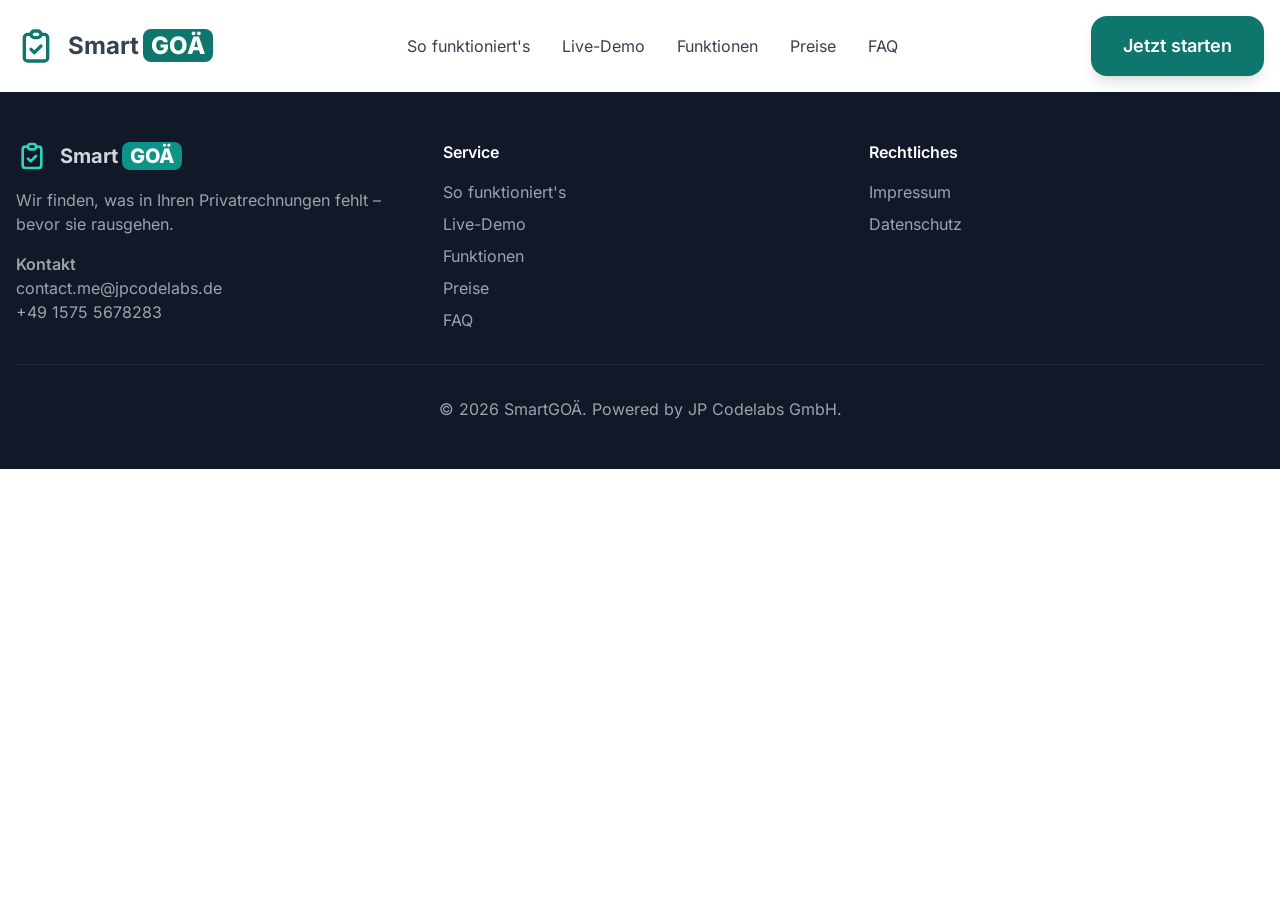
==== index.html @ 1c2929d2 "Deploying to main from @ PaulDederer/smart-goae@1599714415eca540134a1487c83aeb42e57e978f 🚀" ====
<!doctype html>
<html lang="de">
  <head>
    <meta charset="UTF-8" />
    <link rel="icon" type="image/svg+xml" href="/favicon.svg" />
    <meta name="viewport" content="width=device-width, initial-scale=1.0" />

    <!-- Primary SEO -->
    <title>SmartGOÄ – Kein Honorar mehr liegen lassen | GOÄ-Rechnungsprüfung für Privatpraxen</title>
    <meta name="description" content="SmartGOÄ prüft jede Privatrechnung vor dem Versand gegen Ihre Dokumentation: fehlende GOÄ-Ziffern, zu niedrige Anzahl, fehlende Zuschläge und Ausschlüsse. Sie entscheiden per Klick." />
    <meta name="keywords" content="GOÄ Abrechnung, GOÄ Ziffern Check, Privatabrechnung Arzt, Privatliquidation, Rechnungsprüfung Arztpraxis, Steigerungsfaktor GOÄ, GOÄ Reform, Privatpraxis Software, Abrechnung Urologie" />
    <meta name="author" content="SmartGOÄ by JP Codelabs" />
    <meta name="robots" content="index, follow" />
    <link rel="canonical" href="https://abrechnung.jpcodelabs.com/" />

    <!-- Open Graph (Facebook, LinkedIn, WhatsApp) -->
    <meta property="og:type" content="website" />
    <meta property="og:url" content="https://abrechnung.jpcodelabs.com/" />
    <meta property="og:title" content="SmartGOÄ – GOÄ-Rechnungsprüfung für Privatpraxen" />
    <meta property="og:description" content="Leistung erbracht, dokumentiert – und nicht abgerechnet? SmartGOÄ gleicht jede Privatrechnung mit der Dokumentation ab, bevor sie rausgeht. Ab 49 € im Monat, monatlich kündbar." />
    <meta property="og:locale" content="de_DE" />
    <meta property="og:site_name" content="SmartGOÄ" />

    <!-- Twitter Card -->
    <meta name="twitter:card" content="summary" />
    <meta name="twitter:url" content="https://abrechnung.jpcodelabs.com/" />
    <meta name="twitter:title" content="SmartGOÄ – GOÄ-Rechnungsprüfung für Privatpraxen" />
    <meta name="twitter:description" content="Leistung erbracht, dokumentiert – und nicht abgerechnet? SmartGOÄ gleicht jede Privatrechnung mit der Dokumentation ab, bevor sie rausgeht." />

    <!-- Structured Data (JSON-LD) -->
    <script type="application/ld+json">
    {
      "@context": "https://schema.org",
      "@type": "SoftwareApplication",
      "name": "SmartGOÄ",
      "description": "SmartGOÄ prüft Privatrechnungen nach GOÄ vor dem Versand gegen die Behandlungsdokumentation und schlägt fehlende Positionen vor – regelbasiert, nachvollziehbar und mit ärztlicher Freigabe.",
      "url": "https://abrechnung.jpcodelabs.com/",
      "applicationCategory": "BusinessApplication",
      "operatingSystem": "Web",
      "offers": {
        "@type": "AggregateOffer",
        "lowPrice": "49",
        "highPrice": "199",
        "priceCurrency": "EUR",
        "offerCount": "3"
      },
      "publisher": {
        "@type": "Organization",
        "name": "JP Codelabs",
        "url": "https://jpcodelabs.com",
        "email": "contact.me@jpcodelabs.de"
      },
      "audience": {
        "@type": "Audience",
        "audienceType": "Privatpraxen, Arztpraxen mit Privatpatienten"
      }
    }
    </script>
    <script type="module" crossorigin src="/assets/index-CpCWIhqQ.js"></script>
    <link rel="stylesheet" crossorigin href="/assets/index-YOWRpXsW.css">
  </head>
  <body>
    <div id="app"></div>
  </body>
</html>
---- assets/index-YOWRpXsW.css ----
@font-face{font-family:Inter Variable;font-style:normal;font-display:swap;font-weight:100 900;src:url(/assets/inter-cyrillic-ext-wght-normal-BOeWTOD4.woff2)format("woff2-variations");unicode-range:U+460-52F,U+1C80-1C8A,U+20B4,U+2DE0-2DFF,U+A640-A69F,U+FE2E-FE2F}@font-face{font-family:Inter Variable;font-style:normal;font-display:swap;font-weight:100 900;src:url(/assets/inter-cyrillic-wght-normal-DqGufNeO.woff2)format("woff2-variations");unicode-range:U+301,U+400-45F,U+490-491,U+4B0-4B1,U+2116}@font-face{font-family:Inter Variable;font-style:normal;font-display:swap;font-weight:100 900;src:url(/assets/inter-greek-ext-wght-normal-DlzME5K_.woff2)format("woff2-variations");unicode-range:U+1F??}@font-face{font-family:Inter Variable;font-style:normal;font-display:swap;font-weight:100 900;src:url(/assets/inter-greek-wght-normal-CkhJZR-_.woff2)format("woff2-variations");unicode-range:U+370-377,U+37A-37F,U+384-38A,U+38C,U+38E-3A1,U+3A3-3FF}@font-face{font-family:Inter Variable;font-style:normal;font-display:swap;font-weight:100 900;src:url(/assets/inter-vietnamese-wght-normal-CBcvBZtf.woff2)format("woff2-variations");unicode-range:U+102-103,U+110-111,U+128-129,U+168-169,U+1A0-1A1,U+1AF-1B0,U+300-301,U+303-304,U+308-309,U+323,U+329,U+1EA0-1EF9,U+20AB}@font-face{font-family:Inter Variable;font-style:normal;font-display:swap;font-weight:100 900;src:url(/assets/inter-latin-ext-wght-normal-DO1Apj_S.woff2)format("woff2-variations");unicode-range:U+100-2BA,U+2BD-2C5,U+2C7-2CC,U+2CE-2D7,U+2DD-2FF,U+304,U+308,U+329,U+1D00-1DBF,U+1E00-1E9F,U+1EF2-1EFF,U+2020,U+20A0-20AB,U+20AD-20C0,U+2113,U+2C60-2C7F,U+A720-A7FF}@font-face{font-family:Inter Variable;font-style:normal;font-display:swap;font-weight:100 900;src:url(/assets/inter-latin-wght-normal-Dx4kXJAl.woff2)format("woff2-variations");unicode-range:U+??,U+131,U+152-153,U+2BB-2BC,U+2C6,U+2DA,U+2DC,U+304,U+308,U+329,U+2000-206F,U+20AC,U+2122,U+2191,U+2193,U+2212,U+2215,U+FEFF,U+FFFD}.fade-enter-active[data-v-3cb0dde6]{transition:opacity .4s,transform .4s}.fade-enter-from[data-v-3cb0dde6]{opacity:0;transform:translateY(6px)}.slide-enter-active[data-v-8c166661]{transition:opacity .4s,transform .4s}.slide-enter-from[data-v-8c166661]{opacity:0;transform:translateY(-6px)}*,:before,:after,::backdrop{--tw-border-spacing-x:0;--tw-border-spacing-y:0;--tw-translate-x:0;--tw-translate-y:0;--tw-rotate:0;--tw-skew-x:0;--tw-skew-y:0;--tw-scale-x:1;--tw-scale-y:1;--tw-pan-x: ;--tw-pan-y: ;--tw-pinch-zoom: ;--tw-scroll-snap-strictness:proximity;--tw-gradient-from-position: ;--tw-gradient-via-position: ;--tw-gradient-to-position: ;--tw-ordinal: ;--tw-slashed-zero: ;--tw-numeric-figure: ;--tw-numeric-spacing: ;--tw-numeric-fraction: ;--tw-ring-inset: ;--tw-ring-offset-width:0px;--tw-ring-offset-color:#fff;--tw-ring-color:#3b82f680;--tw-ring-offset-shadow:0 0 #0000;--tw-ring-shadow:0 0 #0000;--tw-shadow:0 0 #0000;--tw-shadow-colored:0 0 #0000;--tw-blur: ;--tw-brightness: ;--tw-contrast: ;--tw-grayscale: ;--tw-hue-rotate: ;--tw-invert: ;--tw-saturate: ;--tw-sepia: ;--tw-drop-shadow: ;--tw-backdrop-blur: ;--tw-backdrop-brightness: ;--tw-backdrop-contrast: ;--tw-backdrop-grayscale: ;--tw-backdrop-hue-rotate: ;--tw-backdrop-invert: ;--tw-backdrop-opacity: ;--tw-backdrop-saturate: ;--tw-backdrop-sepia: ;--tw-contain-size: ;--tw-contain-layout: ;--tw-contain-paint: ;--tw-contain-style: }*,:before,:after{box-sizing:border-box;border:0 solid #e5e7eb}:before,:after{--tw-content:""}html,:host{-webkit-text-size-adjust:100%;tab-size:4;font-feature-settings:normal;font-variation-settings:normal;-webkit-tap-highlight-color:transparent;font-family:Inter Variable,Inter,-apple-system,BlinkMacSystemFont,Segoe UI,Roboto,sans-serif;line-height:1.5}body{line-height:inherit;margin:0}hr{height:0;color:inherit;border-top-width:1px}abbr:where([title]){-webkit-text-decoration:underline dotted;text-decoration:underline dotted}h1,h2,h3,h4,h5,h6{font-size:inherit;font-weight:inherit}a{color:inherit;-webkit-text-decoration:inherit;text-decoration:inherit}b,strong{font-weight:bolder}code,kbd,samp,pre{font-feature-settings:normal;font-variation-settings:normal;font-family:ui-monospace,SFMono-Regular,Menlo,Monaco,Consolas,Liberation Mono,Courier New,monospace;font-size:1em}small{font-size:80%}sub,sup{vertical-align:baseline;font-size:75%;line-height:0;position:relative}sub{bottom:-.25em}sup{top:-.5em}table{text-indent:0;border-color:inherit;border-collapse:collapse}button,input,optgroup,select,textarea{font-feature-settings:inherit;font-variation-settings:inherit;font-family:inherit;font-size:100%;font-weight:inherit;line-height:inherit;letter-spacing:inherit;color:inherit;margin:0;padding:0}button,select{text-transform:none}button,input:where([type=button]),input:where([type=reset]),input:where([type=submit]){-webkit-appearance:button;background-color:#0000;background-image:none}:-moz-focusring{outline:auto}:-moz-ui-invalid{box-shadow:none}progress{vertical-align:baseline}::-webkit-inner-spin-button{height:auto}::-webkit-outer-spin-button{height:auto}[type=search]{-webkit-appearance:textfield;outline-offset:-2px}::-webkit-search-decoration{-webkit-appearance:none}::-webkit-file-upload-button{-webkit-appearance:button;font:inherit}summary{display:list-item}blockquote,dl,dd,h1,h2,h3,h4,h5,h6,hr,figure,p,pre{margin:0}fieldset{margin:0;padding:0}legend{padding:0}ol,ul,menu{margin:0;padding:0;list-style:none}dialog{padding:0}textarea{resize:vertical}input::-moz-placeholder{opacity:1;color:#9ca3af}textarea::-moz-placeholder{opacity:1;color:#9ca3af}input::placeholder,textarea::placeholder{opacity:1;color:#9ca3af}button,[role=button]{cursor:pointer}:disabled{cursor:default}img,svg,video,canvas,audio,iframe,embed,object{vertical-align:middle;display:block}img,video{max-width:100%;height:auto}[hidden]:where(:not([hidden=until-found])){display:none}html{scroll-behavior:smooth;scroll-padding-top:5rem}body{-webkit-font-smoothing:antialiased;-moz-osx-font-smoothing:grayscale;font-family:Inter Variable,Inter,-apple-system,BlinkMacSystemFont,Segoe UI,Roboto,sans-serif}section[id]{scroll-margin-top:5rem}.container{width:100%}@media (width>=640px){.container{max-width:640px}}@media (width>=768px){.container{max-width:768px}}@media (width>=1024px){.container{max-width:1024px}}@media (width>=1280px){.container{max-width:1280px}}@media (width>=1536px){.container{max-width:1536px}}.prose{color:var(--tw-prose-body);max-width:65ch}.prose :where(p):not(:where([class~=not-prose],[class~=not-prose] *)){margin-top:1.25em;margin-bottom:1.25em}.prose :where([class~=lead]):not(:where([class~=not-prose],[class~=not-prose] *)){color:var(--tw-prose-lead);margin-top:1.2em;margin-bottom:1.2em;font-size:1.25em;line-height:1.6}.prose :where(a):not(:where([class~=not-prose],[class~=not-prose] *)){color:var(--tw-prose-links);font-weight:500;text-decoration:underline}.prose :where(strong):not(:where([class~=not-prose],[class~=not-prose] *)){color:var(--tw-prose-bold);font-weight:600}.prose :where(a strong):not(:where([class~=not-prose],[class~=not-prose] *)),.prose :where(blockquote strong):not(:where([class~=not-prose],[class~=not-prose] *)),.prose :where(thead th strong):not(:where([class~=not-prose],[class~=not-prose] *)){color:inherit}.prose :where(ol):not(:where([class~=not-prose],[class~=not-prose] *)){margin-top:1.25em;margin-bottom:1.25em;padding-inline-start:1.625em;list-style-type:decimal}.prose :where(ol[type=A]):not(:where([class~=not-prose],[class~=not-prose] *)){list-style-type:upper-alpha}.prose :where(ol[type=a]):not(:where([class~=not-prose],[class~=not-prose] *)){list-style-type:lower-alpha}.prose :where(ol[type=A s]):not(:where([class~=not-prose],[class~=not-prose] *)){list-style-type:upper-alpha}.prose :where(ol[type=a s]):not(:where([class~=not-prose],[class~=not-prose] *)){list-style-type:lower-alpha}.prose :where(ol[type=I]):not(:where([class~=not-prose],[class~=not-prose] *)){list-style-type:upper-roman}.prose :where(ol[type=i]):not(:where([class~=not-prose],[class~=not-prose] *)){list-style-type:lower-roman}.prose :where(ol[type=I s]):not(:where([class~=not-prose],[class~=not-prose] *)){list-style-type:upper-roman}.prose :where(ol[type=i s]):not(:where([class~=not-prose],[class~=not-prose] *)){list-style-type:lower-roman}.prose :where(ol[type="1"]):not(:where([class~=not-prose],[class~=not-prose] *)){list-style-type:decimal}.prose :where(ul):not(:where([class~=not-prose],[class~=not-prose] *)){margin-top:1.25em;margin-bottom:1.25em;padding-inline-start:1.625em;list-style-type:disc}.prose :where(ol>li):not(:where([class~=not-prose],[class~=not-prose] *))::marker{color:var(--tw-prose-counters);font-weight:400}.prose :where(ul>li):not(:where([class~=not-prose],[class~=not-prose] *))::marker{color:var(--tw-prose-bullets)}.prose :where(dt):not(:where([class~=not-prose],[class~=not-prose] *)){color:var(--tw-prose-headings);margin-top:1.25em;font-weight:600}.prose :where(hr):not(:where([class~=not-prose],[class~=not-prose] *)){border-color:var(--tw-prose-hr);border-top-width:1px;margin-top:3em;margin-bottom:3em}.prose :where(blockquote):not(:where([class~=not-prose],[class~=not-prose] *)){color:var(--tw-prose-quotes);border-inline-start-width:.25rem;border-inline-start-color:var(--tw-prose-quote-borders);quotes:"“""”""‘""’";margin-top:1.6em;margin-bottom:1.6em;padding-inline-start:1em;font-style:italic;font-weight:500}.prose :where(blockquote p:first-of-type):not(:where([class~=not-prose],[class~=not-prose] *)):before{content:open-quote}.prose :where(blockquote p:last-of-type):not(:where([class~=not-prose],[class~=not-prose] *)):after{content:close-quote}.prose :where(h1):not(:where([class~=not-prose],[class~=not-prose] *)){color:var(--tw-prose-headings);margin-top:0;margin-bottom:.888889em;font-size:2.25em;font-weight:800;line-height:1.11111}.prose :where(h1 strong):not(:where([class~=not-prose],[class~=not-prose] *)){color:inherit;font-weight:900}.prose :where(h2):not(:where([class~=not-prose],[class~=not-prose] *)){color:var(--tw-prose-headings);margin-top:2em;margin-bottom:1em;font-size:1.5em;font-weight:700;line-height:1.33333}.prose :where(h2 strong):not(:where([class~=not-prose],[class~=not-prose] *)){color:inherit;font-weight:800}.prose :where(h3):not(:where([class~=not-prose],[class~=not-prose] *)){color:var(--tw-prose-headings);margin-top:1.6em;margin-bottom:.6em;font-size:1.25em;font-weight:600;line-height:1.6}.prose :where(h3 strong):not(:where([class~=not-prose],[class~=not-prose] *)){color:inherit;font-weight:700}.prose :where(h4):not(:where([class~=not-prose],[class~=not-prose] *)){color:var(--tw-prose-headings);margin-top:1.5em;margin-bottom:.5em;font-weight:600;line-height:1.5}.prose :where(h4 strong):not(:where([class~=not-prose],[class~=not-prose] *)){color:inherit;font-weight:700}.prose :where(img):not(:where([class~=not-prose],[class~=not-prose] *)){margin-top:2em;margin-bottom:2em}.prose :where(picture):not(:where([class~=not-prose],[class~=not-prose] *)){margin-top:2em;margin-bottom:2em;display:block}.prose :where(video):not(:where([class~=not-prose],[class~=not-prose] *)){margin-top:2em;margin-bottom:2em}.prose :where(kbd):not(:where([class~=not-prose],[class~=not-prose] *)){color:var(--tw-prose-kbd);box-shadow:0 0 0 1px var(--tw-prose-kbd-shadows), 0 3px 0 var(--tw-prose-kbd-shadows);padding-top:.1875em;padding-inline-end:.375em;padding-bottom:.1875em;border-radius:.3125rem;padding-inline-start:.375em;font-family:inherit;font-size:.875em;font-weight:500}.prose :where(code):not(:where([class~=not-prose],[class~=not-prose] *)){color:var(--tw-prose-code);font-size:.875em;font-weight:600}.prose :where(code):not(:where([class~=not-prose],[class~=not-prose] *)):before,.prose :where(code):not(:where([class~=not-prose],[class~=not-prose] *)):after{content:"`"}.prose :where(a code):not(:where([class~=not-prose],[class~=not-prose] *)),.prose :where(h1 code):not(:where([class~=not-prose],[class~=not-prose] *)){color:inherit}.prose :where(h2 code):not(:where([class~=not-prose],[class~=not-prose] *)){color:inherit;font-size:.875em}.prose :where(h3 code):not(:where([class~=not-prose],[class~=not-prose] *)){color:inherit;font-size:.9em}.prose :where(h4 code):not(:where([class~=not-prose],[class~=not-prose] *)),.prose :where(blockquote code):not(:where([class~=not-prose],[class~=not-prose] *)),.prose :where(thead th code):not(:where([class~=not-prose],[class~=not-prose] *)){color:inherit}.prose :where(pre):not(:where([class~=not-prose],[class~=not-prose] *)){color:var(--tw-prose-pre-code);background-color:var(--tw-prose-pre-bg);padding-top:.857143em;padding-inline-end:1.14286em;padding-bottom:.857143em;border-radius:.375rem;margin-top:1.71429em;margin-bottom:1.71429em;padding-inline-start:1.14286em;font-size:.875em;font-weight:400;line-height:1.71429;overflow-x:auto}.prose :where(pre code):not(:where([class~=not-prose],[class~=not-prose] *)){font-weight:inherit;color:inherit;font-size:inherit;font-family:inherit;line-height:inherit;background-color:#0000;border-width:0;border-radius:0;padding:0}.prose :where(pre code):not(:where([class~=not-prose],[class~=not-prose] *)):before,.prose :where(pre code):not(:where([class~=not-prose],[class~=not-prose] *)):after{content:none}.prose :where(table):not(:where([class~=not-prose],[class~=not-prose] *)){table-layout:auto;width:100%;margin-top:2em;margin-bottom:2em;font-size:.875em;line-height:1.71429}.prose :where(thead):not(:where([class~=not-prose],[class~=not-prose] *)){border-bottom-width:1px;border-bottom-color:var(--tw-prose-th-borders)}.prose :where(thead th):not(:where([class~=not-prose],[class~=not-prose] *)){color:var(--tw-prose-headings);vertical-align:bottom;padding-inline-end:.571429em;padding-bottom:.571429em;padding-inline-start:.571429em;font-weight:600}.prose :where(tbody tr):not(:where([class~=not-prose],[class~=not-prose] *)){border-bottom-width:1px;border-bottom-color:var(--tw-prose-td-borders)}.prose :where(tbody tr:last-child):not(:where([class~=not-prose],[class~=not-prose] *)){border-bottom-width:0}.prose :where(tbody td):not(:where([class~=not-prose],[class~=not-prose] *)){vertical-align:baseline}.prose :where(tfoot):not(:where([class~=not-prose],[class~=not-prose] *)){border-top-width:1px;border-top-color:var(--tw-prose-th-borders)}.prose :where(tfoot td):not(:where([class~=not-prose],[class~=not-prose] *)){vertical-align:top}.prose :where(th,td):not(:where([class~=not-prose],[class~=not-prose] *)){text-align:start}.prose :where(figure>*):not(:where([class~=not-prose],[class~=not-prose] *)){margin-top:0;margin-bottom:0}.prose :where(figcaption):not(:where([class~=not-prose],[class~=not-prose] *)){color:var(--tw-prose-captions);margin-top:.857143em;font-size:.875em;line-height:1.42857}.prose{--tw-prose-body:#374151;--tw-prose-headings:#111827;--tw-prose-lead:#4b5563;--tw-prose-links:#111827;--tw-prose-bold:#111827;--tw-prose-counters:#6b7280;--tw-prose-bullets:#d1d5db;--tw-prose-hr:#e5e7eb;--tw-prose-quotes:#111827;--tw-prose-quote-borders:#e5e7eb;--tw-prose-captions:#6b7280;--tw-prose-kbd:#111827;--tw-prose-kbd-shadows:#1118271a;--tw-prose-code:#111827;--tw-prose-pre-code:#e5e7eb;--tw-prose-pre-bg:#1f2937;--tw-prose-th-borders:#d1d5db;--tw-prose-td-borders:#e5e7eb;--tw-prose-invert-body:#d1d5db;--tw-prose-invert-headings:#fff;--tw-prose-invert-lead:#9ca3af;--tw-prose-invert-links:#fff;--tw-prose-invert-bold:#fff;--tw-prose-invert-counters:#9ca3af;--tw-prose-invert-bullets:#4b5563;--tw-prose-invert-hr:#374151;--tw-prose-invert-quotes:#f3f4f6;--tw-prose-invert-quote-borders:#374151;--tw-prose-invert-captions:#9ca3af;--tw-prose-invert-kbd:#fff;--tw-prose-invert-kbd-shadows:#ffffff1a;--tw-prose-invert-code:#fff;--tw-prose-invert-pre-code:#d1d5db;--tw-prose-invert-pre-bg:#00000080;--tw-prose-invert-th-borders:#4b5563;--tw-prose-invert-td-borders:#374151;font-size:1rem;line-height:1.75}.prose :where(picture>img):not(:where([class~=not-prose],[class~=not-prose] *)){margin-top:0;margin-bottom:0}.prose :where(li):not(:where([class~=not-prose],[class~=not-prose] *)){margin-top:.5em;margin-bottom:.5em}.prose :where(ol>li):not(:where([class~=not-prose],[class~=not-prose] *)),.prose :where(ul>li):not(:where([class~=not-prose],[class~=not-prose] *)){padding-inline-start:.375em}.prose :where(.prose>ul>li p):not(:where([class~=not-prose],[class~=not-prose] *)){margin-top:.75em;margin-bottom:.75em}.prose :where(.prose>ul>li>p:first-child):not(:where([class~=not-prose],[class~=not-prose] *)){margin-top:1.25em}.prose :where(.prose>ul>li>p:last-child):not(:where([class~=not-prose],[class~=not-prose] *)){margin-bottom:1.25em}.prose :where(.prose>ol>li>p:first-child):not(:where([class~=not-prose],[class~=not-prose] *)){margin-top:1.25em}.prose :where(.prose>ol>li>p:last-child):not(:where([class~=not-prose],[class~=not-prose] *)){margin-bottom:1.25em}.prose :where(ul ul,ul ol,ol ul,ol ol):not(:where([class~=not-prose],[class~=not-prose] *)){margin-top:.75em;margin-bottom:.75em}.prose :where(dl):not(:where([class~=not-prose],[class~=not-prose] *)){margin-top:1.25em;margin-bottom:1.25em}.prose :where(dd):not(:where([class~=not-prose],[class~=not-prose] *)){margin-top:.5em;padding-inline-start:1.625em}.prose :where(hr+*):not(:where([class~=not-prose],[class~=not-prose] *)),.prose :where(h2+*):not(:where([class~=not-prose],[class~=not-prose] *)),.prose :where(h3+*):not(:where([class~=not-prose],[class~=not-prose] *)),.prose :where(h4+*):not(:where([class~=not-prose],[class~=not-prose] *)){margin-top:0}.prose :where(thead th:first-child):not(:where([class~=not-prose],[class~=not-prose] *)){padding-inline-start:0}.prose :where(thead th:last-child):not(:where([class~=not-prose],[class~=not-prose] *)){padding-inline-end:0}.prose :where(tbody td,tfoot td):not(:where([class~=not-prose],[class~=not-prose] *)){padding-top:.571429em;padding-inline-end:.571429em;padding-bottom:.571429em;padding-inline-start:.571429em}.prose :where(tbody td:first-child,tfoot td:first-child):not(:where([class~=not-prose],[class~=not-prose] *)){padding-inline-start:0}.prose :where(tbody td:last-child,tfoot td:last-child):not(:where([class~=not-prose],[class~=not-prose] *)){padding-inline-end:0}.prose :where(figure):not(:where([class~=not-prose],[class~=not-prose] *)){margin-top:2em;margin-bottom:2em}.prose :where(.prose>:first-child):not(:where([class~=not-prose],[class~=not-prose] *)){margin-top:0}.prose :where(.prose>:last-child):not(:where([class~=not-prose],[class~=not-prose] *)){margin-bottom:0}.prose-lg{font-size:1.125rem;line-height:1.77778}.prose-lg :where(p):not(:where([class~=not-prose],[class~=not-prose] *)){margin-top:1.33333em;margin-bottom:1.33333em}.prose-lg :where([class~=lead]):not(:where([class~=not-prose],[class~=not-prose] *)){margin-top:1.09091em;margin-bottom:1.09091em;font-size:1.22222em;line-height:1.45455}.prose-lg :where(blockquote):not(:where([class~=not-prose],[class~=not-prose] *)){margin-top:1.66667em;margin-bottom:1.66667em;padding-inline-start:1em}.prose-lg :where(h1):not(:where([class~=not-prose],[class~=not-prose] *)){margin-top:0;margin-bottom:.833333em;font-size:2.66667em;line-height:1}.prose-lg :where(h2):not(:where([class~=not-prose],[class~=not-prose] *)){margin-top:1.86667em;margin-bottom:1.06667em;font-size:1.66667em;line-height:1.33333}.prose-lg :where(h3):not(:where([class~=not-prose],[class~=not-prose] *)){margin-top:1.66667em;margin-bottom:.666667em;font-size:1.33333em;line-height:1.5}.prose-lg :where(h4):not(:where([class~=not-prose],[class~=not-prose] *)){margin-top:1.77778em;margin-bottom:.444444em;line-height:1.55556}.prose-lg :where(img):not(:where([class~=not-prose],[class~=not-prose] *)),.prose-lg :where(picture):not(:where([class~=not-prose],[class~=not-prose] *)){margin-top:1.77778em;margin-bottom:1.77778em}.prose-lg :where(picture>img):not(:where([class~=not-prose],[class~=not-prose] *)){margin-top:0;margin-bottom:0}.prose-lg :where(video):not(:where([class~=not-prose],[class~=not-prose] *)){margin-top:1.77778em;margin-bottom:1.77778em}.prose-lg :where(kbd):not(:where([class~=not-prose],[class~=not-prose] *)){padding-top:.222222em;padding-inline-end:.444444em;padding-bottom:.222222em;border-radius:.3125rem;padding-inline-start:.444444em;font-size:.888889em}.prose-lg :where(code):not(:where([class~=not-prose],[class~=not-prose] *)){font-size:.888889em}.prose-lg :where(h2 code):not(:where([class~=not-prose],[class~=not-prose] *)){font-size:.866667em}.prose-lg :where(h3 code):not(:where([class~=not-prose],[class~=not-prose] *)){font-size:.875em}.prose-lg :where(pre):not(:where([class~=not-prose],[class~=not-prose] *)){padding-top:1em;padding-inline-end:1.5em;padding-bottom:1em;border-radius:.375rem;margin-top:2em;margin-bottom:2em;padding-inline-start:1.5em;font-size:.888889em;line-height:1.75}.prose-lg :where(ol):not(:where([class~=not-prose],[class~=not-prose] *)),.prose-lg :where(ul):not(:where([class~=not-prose],[class~=not-prose] *)){margin-top:1.33333em;margin-bottom:1.33333em;padding-inline-start:1.55556em}.prose-lg :where(li):not(:where([class~=not-prose],[class~=not-prose] *)){margin-top:.666667em;margin-bottom:.666667em}.prose-lg :where(ol>li):not(:where([class~=not-prose],[class~=not-prose] *)),.prose-lg :where(ul>li):not(:where([class~=not-prose],[class~=not-prose] *)){padding-inline-start:.444444em}.prose-lg :where(.prose-lg>ul>li p):not(:where([class~=not-prose],[class~=not-prose] *)){margin-top:.888889em;margin-bottom:.888889em}.prose-lg :where(.prose-lg>ul>li>p:first-child):not(:where([class~=not-prose],[class~=not-prose] *)){margin-top:1.33333em}.prose-lg :where(.prose-lg>ul>li>p:last-child):not(:where([class~=not-prose],[class~=not-prose] *)){margin-bottom:1.33333em}.prose-lg :where(.prose-lg>ol>li>p:first-child):not(:where([class~=not-prose],[class~=not-prose] *)){margin-top:1.33333em}.prose-lg :where(.prose-lg>ol>li>p:last-child):not(:where([class~=not-prose],[class~=not-prose] *)){margin-bottom:1.33333em}.prose-lg :where(ul ul,ul ol,ol ul,ol ol):not(:where([class~=not-prose],[class~=not-prose] *)){margin-top:.888889em;margin-bottom:.888889em}.prose-lg :where(dl):not(:where([class~=not-prose],[class~=not-prose] *)){margin-top:1.33333em;margin-bottom:1.33333em}.prose-lg :where(dt):not(:where([class~=not-prose],[class~=not-prose] *)){margin-top:1.33333em}.prose-lg :where(dd):not(:where([class~=not-prose],[class~=not-prose] *)){margin-top:.666667em;padding-inline-start:1.55556em}.prose-lg :where(hr):not(:where([class~=not-prose],[class~=not-prose] *)){margin-top:3.11111em;margin-bottom:3.11111em}.prose-lg :where(hr+*):not(:where([class~=not-prose],[class~=not-prose] *)),.prose-lg :where(h2+*):not(:where([class~=not-prose],[class~=not-prose] *)),.prose-lg :where(h3+*):not(:where([class~=not-prose],[class~=not-prose] *)),.prose-lg :where(h4+*):not(:where([class~=not-prose],[class~=not-prose] *)){margin-top:0}.prose-lg :where(table):not(:where([class~=not-prose],[class~=not-prose] *)){font-size:.888889em;line-height:1.5}.prose-lg :where(thead th):not(:where([class~=not-prose],[class~=not-prose] *)){padding-inline-end:.75em;padding-bottom:.75em;padding-inline-start:.75em}.prose-lg :where(thead th:first-child):not(:where([class~=not-prose],[class~=not-prose] *)){padding-inline-start:0}.prose-lg :where(thead th:last-child):not(:where([class~=not-prose],[class~=not-prose] *)){padding-inline-end:0}.prose-lg :where(tbody td,tfoot td):not(:where([class~=not-prose],[class~=not-prose] *)){padding-top:.75em;padding-inline-end:.75em;padding-bottom:.75em;padding-inline-start:.75em}.prose-lg :where(tbody td:first-child,tfoot td:first-child):not(:where([class~=not-prose],[class~=not-prose] *)){padding-inline-start:0}.prose-lg :where(tbody td:last-child,tfoot td:last-child):not(:where([class~=not-prose],[class~=not-prose] *)){padding-inline-end:0}.prose-lg :where(figure):not(:where([class~=not-prose],[class~=not-prose] *)){margin-top:1.77778em;margin-bottom:1.77778em}.prose-lg :where(figure>*):not(:where([class~=not-prose],[class~=not-prose] *)){margin-top:0;margin-bottom:0}.prose-lg :where(figcaption):not(:where([class~=not-prose],[class~=not-prose] *)){margin-top:1em;font-size:.888889em;line-height:1.5}.prose-lg :where(.prose-lg>:first-child):not(:where([class~=not-prose],[class~=not-prose] *)){margin-top:0}.prose-lg :where(.prose-lg>:last-child):not(:where([class~=not-prose],[class~=not-prose] *)){margin-bottom:0}.section{padding:5rem .5rem}@media (width>=640px){.section{padding-left:1.5rem;padding-right:1.5rem}}.container{max-width:80rem;margin-left:auto;margin-right:auto;padding-left:1rem;padding-right:1rem}@media (width>=640px){.container{padding-left:1.5rem;padding-right:1.5rem}}@media (width>=1024px){.container{padding-left:2rem;padding-right:2rem}}.card{--tw-border-opacity:1;border-width:1px;border-color:rgb(243 244 246/var(--tw-border-opacity,1));--tw-bg-opacity:1;background-color:rgb(255 255 255/var(--tw-bg-opacity,1));--tw-shadow:0 10px 15px -3px #0000001a, 0 4px 6px -4px #0000001a;--tw-shadow-colored:0 10px 15px -3px var(--tw-shadow-color), 0 4px 6px -4px var(--tw-shadow-color);box-shadow:var(--tw-ring-offset-shadow,0 0 #0000), var(--tw-ring-shadow,0 0 #0000), var(--tw-shadow);border-radius:1rem;padding:2rem;transition-property:box-shadow;transition-duration:.3s;transition-timing-function:cubic-bezier(.4,0,.2,1)}.card:hover{--tw-shadow:0 20px 25px -5px #0000001a, 0 8px 10px -6px #0000001a;--tw-shadow-colored:0 20px 25px -5px var(--tw-shadow-color), 0 8px 10px -6px var(--tw-shadow-color);box-shadow:var(--tw-ring-offset-shadow,0 0 #0000), var(--tw-ring-shadow,0 0 #0000), var(--tw-shadow)}.btn{transform:translate(var(--tw-translate-x), var(--tw-translate-y)) rotate(var(--tw-rotate)) skewX(var(--tw-skew-x)) skewY(var(--tw-skew-y)) scaleX(var(--tw-scale-x)) scaleY(var(--tw-scale-y));--tw-bg-opacity:1;background-color:rgb(15 118 110/var(--tw-bg-opacity,1));--tw-text-opacity:1;color:rgb(255 255 255/var(--tw-text-opacity,1));--tw-shadow:0 10px 15px -3px #0000001a, 0 4px 6px -4px #0000001a;--tw-shadow-colored:0 10px 15px -3px var(--tw-shadow-color), 0 4px 6px -4px var(--tw-shadow-color);box-shadow:var(--tw-ring-offset-shadow,0 0 #0000), var(--tw-ring-shadow,0 0 #0000), var(--tw-shadow);border-radius:1rem;align-items:center;padding:1rem 2rem;font-size:1.125rem;font-weight:600;line-height:1.75rem;transition-property:all;transition-duration:.3s;transition-timing-function:cubic-bezier(.4,0,.2,1);display:inline-flex}.btn:hover{--tw-scale-x:1.05;--tw-scale-y:1.05;transform:translate(var(--tw-translate-x), var(--tw-translate-y)) rotate(var(--tw-rotate)) skewX(var(--tw-skew-x)) skewY(var(--tw-skew-y)) scaleX(var(--tw-scale-x)) scaleY(var(--tw-scale-y));--tw-bg-opacity:1;background-color:rgb(17 94 89/var(--tw-bg-opacity,1));--tw-shadow:0 20px 25px -5px #0000001a, 0 8px 10px -6px #0000001a;--tw-shadow-colored:0 20px 25px -5px var(--tw-shadow-color), 0 8px 10px -6px var(--tw-shadow-color);box-shadow:var(--tw-ring-offset-shadow,0 0 #0000), var(--tw-ring-shadow,0 0 #0000), var(--tw-shadow)}.btn:focus{outline-offset:2px;--tw-ring-offset-shadow:var(--tw-ring-inset) 0 0 0 var(--tw-ring-offset-width) var(--tw-ring-offset-color);--tw-ring-shadow:var(--tw-ring-inset) 0 0 0 calc(2px + var(--tw-ring-offset-width)) var(--tw-ring-color);box-shadow:var(--tw-ring-offset-shadow), var(--tw-ring-shadow), var(--tw-shadow,0 0 #0000);--tw-ring-opacity:1;--tw-ring-color:rgb(15 118 110/var(--tw-ring-opacity,1));--tw-ring-offset-width:2px;outline:2px solid #0000}.btn-variant-secondary{transform:translate(var(--tw-translate-x), var(--tw-translate-y)) rotate(var(--tw-rotate)) skewX(var(--tw-skew-x)) skewY(var(--tw-skew-y)) scaleX(var(--tw-scale-x)) scaleY(var(--tw-scale-y));--tw-border-opacity:1;border-width:2px;border-color:rgb(229 231 235/var(--tw-border-opacity,1));--tw-bg-opacity:1;background-color:rgb(255 255 255/var(--tw-bg-opacity,1));--tw-text-opacity:1;color:rgb(17 24 39/var(--tw-text-opacity,1));--tw-shadow:0 10px 15px -3px #0000001a, 0 4px 6px -4px #0000001a;--tw-shadow-colored:0 10px 15px -3px var(--tw-shadow-color), 0 4px 6px -4px var(--tw-shadow-color);box-shadow:var(--tw-ring-offset-shadow,0 0 #0000), var(--tw-ring-shadow,0 0 #0000), var(--tw-shadow);border-radius:1rem;align-items:center;padding:1rem 2rem;font-size:1.125rem;font-weight:600;line-height:1.75rem;transition-property:all;transition-duration:.3s;transition-timing-function:cubic-bezier(.4,0,.2,1);display:inline-flex}.btn-variant-secondary:hover{--tw-scale-x:1.05;--tw-scale-y:1.05;transform:translate(var(--tw-translate-x), var(--tw-translate-y)) rotate(var(--tw-rotate)) skewX(var(--tw-skew-x)) skewY(var(--tw-skew-y)) scaleX(var(--tw-scale-x)) scaleY(var(--tw-scale-y));--tw-border-opacity:1;border-color:rgb(209 213 219/var(--tw-border-opacity,1));--tw-shadow:0 20px 25px -5px #0000001a, 0 8px 10px -6px #0000001a;--tw-shadow-colored:0 20px 25px -5px var(--tw-shadow-color), 0 8px 10px -6px var(--tw-shadow-color);box-shadow:var(--tw-ring-offset-shadow,0 0 #0000), var(--tw-ring-shadow,0 0 #0000), var(--tw-shadow)}.btn-variant-secondary:focus{outline-offset:2px;--tw-ring-offset-shadow:var(--tw-ring-inset) 0 0 0 var(--tw-ring-offset-width) var(--tw-ring-offset-color);--tw-ring-shadow:var(--tw-ring-inset) 0 0 0 calc(2px + var(--tw-ring-offset-width)) var(--tw-ring-color);box-shadow:var(--tw-ring-offset-shadow), var(--tw-ring-shadow), var(--tw-shadow,0 0 #0000);--tw-ring-opacity:1;--tw-ring-color:rgb(156 163 175/var(--tw-ring-opacity,1));--tw-ring-offset-width:2px;outline:2px solid #0000}.section-title{--tw-text-opacity:1;color:rgb(17 24 39/var(--tw-text-opacity,1));margin-bottom:1rem;font-size:1.875rem;font-weight:700;line-height:2.25rem}@media (width>=768px){.section-title{font-size:2.25rem;line-height:2.5rem}}.section-subtitle{--tw-text-opacity:1;max-width:48rem;color:rgb(75 85 99/var(--tw-text-opacity,1));margin-left:auto;margin-right:auto;font-size:1.25rem;line-height:1.75rem}.badge{background-image:linear-gradient(to right, var(--tw-gradient-stops));--tw-gradient-from:#ccfbf1 var(--tw-gradient-from-position);--tw-gradient-to:#d1fae5 var(--tw-gradient-to-position);--tw-gradient-stops:var(--tw-gradient-from), var(--tw-gradient-to);--tw-text-opacity:1;color:rgb(17 94 89/var(--tw-text-opacity,1));border-radius:9999px;align-items:center;padding:.5rem 1rem;font-size:.875rem;font-weight:500;line-height:1.25rem;display:inline-flex}.sr-only{clip:rect(0, 0, 0, 0);white-space:nowrap;border-width:0;width:1px;height:1px;margin:-1px;padding:0;position:absolute;overflow:hidden}.absolute{position:absolute}.relative{position:relative}.sticky{position:sticky}.inset-0{inset:0}.-top-12{top:-3rem}.-top-2\.5{top:-.625rem}.-top-3{top:-.75rem}.bottom-10{bottom:2.5rem}.bottom-20{bottom:5rem}.left-1\/2{left:50%}.left-1\/4{left:25%}.left-10{left:2.5rem}.left-\[16\.67\%\]{left:16.67%}.right-10{right:2.5rem}.right-16{right:4rem}.right-2{right:.5rem}.right-3{right:.75rem}.right-\[16\.67\%\]{right:16.67%}.top-0{top:0}.top-10{top:2.5rem}.top-32{top:8rem}.z-10{z-index:10}.z-50{z-index:50}.col-span-2{grid-column:span 2/span 2}.mx-1{margin-left:.25rem;margin-right:.25rem}.mx-auto{margin-left:auto;margin-right:auto}.mb-1{margin-bottom:.25rem}.mb-10{margin-bottom:2.5rem}.mb-12{margin-bottom:3rem}.mb-16{margin-bottom:4rem}.mb-2{margin-bottom:.5rem}.mb-3{margin-bottom:.75rem}.mb-4{margin-bottom:1rem}.mb-5{margin-bottom:1.25rem}.mb-6{margin-bottom:1.5rem}.mb-8{margin-bottom:2rem}.ml-1{margin-left:.25rem}.ml-2{margin-left:.5rem}.ml-3{margin-left:.75rem}.ml-4{margin-left:1rem}.ml-auto{margin-left:auto}.mr-1{margin-right:.25rem}.mr-1\.5{margin-right:.375rem}.mr-2{margin-right:.5rem}.mr-3{margin-right:.75rem}.mr-4{margin-right:1rem}.mt-0\.5{margin-top:.125rem}.mt-1{margin-top:.25rem}.mt-10{margin-top:2.5rem}.mt-12{margin-top:3rem}.mt-2{margin-top:.5rem}.mt-3{margin-top:.75rem}.mt-4{margin-top:1rem}.mt-6{margin-top:1.5rem}.mt-8{margin-top:2rem}.mt-auto{margin-top:auto}.mt-px{margin-top:1px}.block{display:block}.inline-block{display:inline-block}.inline{display:inline}.flex{display:flex}.inline-flex{display:inline-flex}.table{display:table}.grid{display:grid}.hidden{display:none}.h-0\.5{height:.125rem}.h-10{height:2.5rem}.h-12{height:3rem}.h-14{height:3.5rem}.h-16{height:4rem}.h-20{height:5rem}.h-28{height:7rem}.h-3{height:.75rem}.h-3\.5{height:.875rem}.h-4{height:1rem}.h-5{height:1.25rem}.h-6{height:1.5rem}.h-7{height:1.75rem}.h-8{height:2rem}.min-h-screen{min-height:100vh}.w-10{width:2.5rem}.w-11{width:2.75rem}.w-12{width:3rem}.w-14{width:3.5rem}.w-16{width:4rem}.w-20{width:5rem}.w-24{width:6rem}.w-28{width:7rem}.w-3{width:.75rem}.w-3\.5{width:.875rem}.w-4{width:1rem}.w-48{width:12rem}.w-5{width:1.25rem}.w-56{width:14rem}.w-6{width:1.5rem}.w-7{width:1.75rem}.w-8{width:2rem}.w-full{width:100%}.min-w-0{min-width:0}.min-w-\[11rem\]{min-width:11rem}.max-w-2xl{max-width:42rem}.max-w-3xl{max-width:48rem}.max-w-4xl{max-width:56rem}.max-w-5xl{max-width:64rem}.max-w-6xl{max-width:72rem}.max-w-md{max-width:28rem}.max-w-none{max-width:none}.max-w-sm{max-width:24rem}.flex-1{flex:1}.flex-shrink-0{flex-shrink:0}.-translate-x-1\/2{--tw-translate-x:-50%;transform:translate(var(--tw-translate-x), var(--tw-translate-y)) rotate(var(--tw-rotate)) skewX(var(--tw-skew-x)) skewY(var(--tw-skew-y)) scaleX(var(--tw-scale-x)) scaleY(var(--tw-scale-y))}.-rotate-12{--tw-rotate:-12deg;transform:translate(var(--tw-translate-x), var(--tw-translate-y)) rotate(var(--tw-rotate)) skewX(var(--tw-skew-x)) skewY(var(--tw-skew-y)) scaleX(var(--tw-scale-x)) scaleY(var(--tw-scale-y))}.rotate-12{--tw-rotate:12deg;transform:translate(var(--tw-translate-x), var(--tw-translate-y)) rotate(var(--tw-rotate)) skewX(var(--tw-skew-x)) skewY(var(--tw-skew-y)) scaleX(var(--tw-scale-x)) scaleY(var(--tw-scale-y))}.transform{transform:translate(var(--tw-translate-x), var(--tw-translate-y)) rotate(var(--tw-rotate)) skewX(var(--tw-skew-x)) skewY(var(--tw-skew-y)) scaleX(var(--tw-scale-x)) scaleY(var(--tw-scale-y))}@keyframes spin{to{transform:rotate(360deg)}}.animate-spin{animation:1s linear infinite spin}.cursor-pointer{cursor:pointer}.grid-cols-1{grid-template-columns:repeat(1,minmax(0,1fr))}.grid-cols-2{grid-template-columns:repeat(2,minmax(0,1fr))}.grid-cols-3{grid-template-columns:repeat(3,minmax(0,1fr))}.flex-col{flex-direction:column}.flex-wrap{flex-wrap:wrap}.items-start{align-items:flex-start}.items-center{align-items:center}.items-baseline{align-items:baseline}.items-stretch{align-items:stretch}.justify-end{justify-content:flex-end}.justify-center{justify-content:center}.justify-between{justify-content:space-between}.gap-1\.5{gap:.375rem}.gap-12{gap:3rem}.gap-2{gap:.5rem}.gap-3{gap:.75rem}.gap-4{gap:1rem}.gap-6{gap:1.5rem}.gap-8{gap:2rem}.gap-x-5{-moz-column-gap:1.25rem;column-gap:1.25rem}.gap-x-8{-moz-column-gap:2rem;column-gap:2rem}.gap-y-1{row-gap:.25rem}.gap-y-2{row-gap:.5rem}.gap-y-3{row-gap:.75rem}.-space-x-2>:not([hidden])~:not([hidden]){--tw-space-x-reverse:0;margin-right:calc(-.5rem * var(--tw-space-x-reverse));margin-left:calc(-.5rem * calc(1 - var(--tw-space-x-reverse)))}.space-x-8>:not([hidden])~:not([hidden]){--tw-space-x-reverse:0;margin-right:calc(2rem * var(--tw-space-x-reverse));margin-left:calc(2rem * calc(1 - var(--tw-space-x-reverse)))}.space-y-1>:not([hidden])~:not([hidden]){--tw-space-y-reverse:0;margin-top:calc(.25rem * calc(1 - var(--tw-space-y-reverse)));margin-bottom:calc(.25rem * var(--tw-space-y-reverse))}.space-y-2>:not([hidden])~:not([hidden]){--tw-space-y-reverse:0;margin-top:calc(.5rem * calc(1 - var(--tw-space-y-reverse)));margin-bottom:calc(.5rem * var(--tw-space-y-reverse))}.space-y-3>:not([hidden])~:not([hidden]){--tw-space-y-reverse:0;margin-top:calc(.75rem * calc(1 - var(--tw-space-y-reverse)));margin-bottom:calc(.75rem * var(--tw-space-y-reverse))}.space-y-4>:not([hidden])~:not([hidden]){--tw-space-y-reverse:0;margin-top:calc(1rem * calc(1 - var(--tw-space-y-reverse)));margin-bottom:calc(1rem * var(--tw-space-y-reverse))}.space-y-6>:not([hidden])~:not([hidden]){--tw-space-y-reverse:0;margin-top:calc(1.5rem * calc(1 - var(--tw-space-y-reverse)));margin-bottom:calc(1.5rem * var(--tw-space-y-reverse))}.space-y-8>:not([hidden])~:not([hidden]){--tw-space-y-reverse:0;margin-top:calc(2rem * calc(1 - var(--tw-space-y-reverse)));margin-bottom:calc(2rem * var(--tw-space-y-reverse))}.divide-y>:not([hidden])~:not([hidden]){--tw-divide-y-reverse:0;border-top-width:calc(1px * calc(1 - var(--tw-divide-y-reverse)));border-bottom-width:calc(1px * var(--tw-divide-y-reverse))}.divide-gray-100>:not([hidden])~:not([hidden]){--tw-divide-opacity:1;border-color:rgb(243 244 246/var(--tw-divide-opacity,1))}.self-start{align-self:flex-start}.overflow-hidden{overflow:hidden}.overflow-x-auto{overflow-x:auto}.truncate{text-overflow:ellipsis;white-space:nowrap;overflow:hidden}.hyphens-auto{-webkit-hyphens:auto;hyphens:auto}.whitespace-normal{white-space:normal}.whitespace-nowrap{white-space:nowrap}.rounded{border-radius:.25rem}.rounded-2xl{border-radius:1rem}.rounded-3xl{border-radius:1.5rem}.rounded-full{border-radius:9999px}.rounded-lg{border-radius:.5rem}.rounded-md{border-radius:.375rem}.rounded-xl{border-radius:.75rem}.border{border-width:1px}.border-2{border-width:2px}.border-y{border-top-width:1px;border-bottom-width:1px}.border-b{border-bottom-width:1px}.border-b-2{border-bottom-width:2px}.border-l-4{border-left-width:4px}.border-r{border-right-width:1px}.border-r-2{border-right-width:2px}.border-t{border-top-width:1px}.border-t-2{border-top-width:2px}.border-dashed{border-style:dashed}.border-amber-400{--tw-border-opacity:1;border-color:rgb(251 191 36/var(--tw-border-opacity,1))}.border-brand-primary{--tw-border-opacity:1;border-color:rgb(15 118 110/var(--tw-border-opacity,1))}.border-gray-100{--tw-border-opacity:1;border-color:rgb(243 244 246/var(--tw-border-opacity,1))}.border-gray-200{--tw-border-opacity:1;border-color:rgb(229 231 235/var(--tw-border-opacity,1))}.border-gray-300{--tw-border-opacity:1;border-color:rgb(209 213 219/var(--tw-border-opacity,1))}.border-gray-800{--tw-border-opacity:1;border-color:rgb(31 41 55/var(--tw-border-opacity,1))}.border-green-200{--tw-border-opacity:1;border-color:rgb(187 247 208/var(--tw-border-opacity,1))}.border-green-500{--tw-border-opacity:1;border-color:rgb(34 197 94/var(--tw-border-opacity,1))}.border-red-200{--tw-border-opacity:1;border-color:rgb(254 202 202/var(--tw-border-opacity,1))}.border-red-400{--tw-border-opacity:1;border-color:rgb(248 113 113/var(--tw-border-opacity,1))}.border-red-600{--tw-border-opacity:1;border-color:rgb(220 38 38/var(--tw-border-opacity,1))}.border-teal-100{--tw-border-opacity:1;border-color:rgb(204 251 241/var(--tw-border-opacity,1))}.border-teal-200{--tw-border-opacity:1;border-color:rgb(153 246 228/var(--tw-border-opacity,1))}.border-teal-500{--tw-border-opacity:1;border-color:rgb(20 184 166/var(--tw-border-opacity,1))}.border-transparent{border-color:#0000}.border-white{--tw-border-opacity:1;border-color:rgb(255 255 255/var(--tw-border-opacity,1))}.border-l-red-500{--tw-border-opacity:1;border-left-color:rgb(239 68 68/var(--tw-border-opacity,1))}.bg-amber-100{--tw-bg-opacity:1;background-color:rgb(254 243 199/var(--tw-bg-opacity,1))}.bg-amber-300{--tw-bg-opacity:1;background-color:rgb(252 211 77/var(--tw-bg-opacity,1))}.bg-amber-50{--tw-bg-opacity:1;background-color:rgb(255 251 235/var(--tw-bg-opacity,1))}.bg-brand-primary{--tw-bg-opacity:1;background-color:rgb(15 118 110/var(--tw-bg-opacity,1))}.bg-emerald-500{--tw-bg-opacity:1;background-color:rgb(16 185 129/var(--tw-bg-opacity,1))}.bg-gray-100{--tw-bg-opacity:1;background-color:rgb(243 244 246/var(--tw-bg-opacity,1))}.bg-gray-200{--tw-bg-opacity:1;background-color:rgb(229 231 235/var(--tw-bg-opacity,1))}.bg-gray-50{--tw-bg-opacity:1;background-color:rgb(249 250 251/var(--tw-bg-opacity,1))}.bg-gray-900{--tw-bg-opacity:1;background-color:rgb(17 24 39/var(--tw-bg-opacity,1))}.bg-green-100{--tw-bg-opacity:1;background-color:rgb(220 252 231/var(--tw-bg-opacity,1))}.bg-green-300{--tw-bg-opacity:1;background-color:rgb(134 239 172/var(--tw-bg-opacity,1))}.bg-green-50{--tw-bg-opacity:1;background-color:rgb(240 253 244/var(--tw-bg-opacity,1))}.bg-green-50\/70{background-color:#f0fdf4b3}.bg-green-600{--tw-bg-opacity:1;background-color:rgb(22 163 74/var(--tw-bg-opacity,1))}.bg-red-100{--tw-bg-opacity:1;background-color:rgb(254 226 226/var(--tw-bg-opacity,1))}.bg-red-300{--tw-bg-opacity:1;background-color:rgb(252 165 165/var(--tw-bg-opacity,1))}.bg-red-50{--tw-bg-opacity:1;background-color:rgb(254 242 242/var(--tw-bg-opacity,1))}.bg-red-600{--tw-bg-opacity:1;background-color:rgb(220 38 38/var(--tw-bg-opacity,1))}.bg-sky-100{--tw-bg-opacity:1;background-color:rgb(224 242 254/var(--tw-bg-opacity,1))}.bg-sky-500{--tw-bg-opacity:1;background-color:rgb(14 165 233/var(--tw-bg-opacity,1))}.bg-teal-100{--tw-bg-opacity:1;background-color:rgb(204 251 241/var(--tw-bg-opacity,1))}.bg-teal-50{--tw-bg-opacity:1;background-color:rgb(240 253 250/var(--tw-bg-opacity,1))}.bg-teal-50\/70{background-color:#f0fdfab3}.bg-teal-500{--tw-bg-opacity:1;background-color:rgb(20 184 166/var(--tw-bg-opacity,1))}.bg-teal-600{--tw-bg-opacity:1;background-color:rgb(13 148 136/var(--tw-bg-opacity,1))}.bg-white{--tw-bg-opacity:1;background-color:rgb(255 255 255/var(--tw-bg-opacity,1))}.bg-white\/10{background-color:#ffffff1a}.bg-white\/15{background-color:#ffffff26}.bg-white\/20{background-color:#fff3}.bg-white\/60{background-color:#fff9}.bg-gradient-to-br{background-image:linear-gradient(to bottom right, var(--tw-gradient-stops))}.bg-gradient-to-r{background-image:linear-gradient(to right, var(--tw-gradient-stops))}.from-amber-300{--tw-gradient-from:#fcd34d var(--tw-gradient-from-position);--tw-gradient-to:#fcd34d00 var(--tw-gradient-to-position);--tw-gradient-stops:var(--tw-gradient-from), var(--tw-gradient-to)}.from-brand-primary{--tw-gradient-from:#0f766e var(--tw-gradient-from-position);--tw-gradient-to:#0f766e00 var(--tw-gradient-to-position);--tw-gradient-stops:var(--tw-gradient-from), var(--tw-gradient-to)}.from-green-500{--tw-gradient-from:#22c55e var(--tw-gradient-from-position);--tw-gradient-to:#22c55e00 var(--tw-gradient-to-position);--tw-gradient-stops:var(--tw-gradient-from), var(--tw-gradient-to)}.from-red-50{--tw-gradient-from:#fef2f2 var(--tw-gradient-from-position);--tw-gradient-to:#fef2f200 var(--tw-gradient-to-position);--tw-gradient-stops:var(--tw-gradient-from), var(--tw-gradient-to)}.from-teal-300{--tw-gradient-from:#5eead4 var(--tw-gradient-from-position);--tw-gradient-to:#5eead400 var(--tw-gradient-to-position);--tw-gradient-stops:var(--tw-gradient-from), var(--tw-gradient-to)}.from-teal-50{--tw-gradient-from:#f0fdfa var(--tw-gradient-from-position);--tw-gradient-to:#f0fdfa00 var(--tw-gradient-to-position);--tw-gradient-stops:var(--tw-gradient-from), var(--tw-gradient-to)}.from-teal-500{--tw-gradient-from:#14b8a6 var(--tw-gradient-from-position);--tw-gradient-to:#14b8a600 var(--tw-gradient-to-position);--tw-gradient-stops:var(--tw-gradient-from), var(--tw-gradient-to)}.from-teal-700{--tw-gradient-from:#0f766e var(--tw-gradient-from-position);--tw-gradient-to:#0f766e00 var(--tw-gradient-to-position);--tw-gradient-stops:var(--tw-gradient-from), var(--tw-gradient-to)}.from-teal-800{--tw-gradient-from:#115e59 var(--tw-gradient-from-position);--tw-gradient-to:#115e5900 var(--tw-gradient-to-position);--tw-gradient-stops:var(--tw-gradient-from), var(--tw-gradient-to)}.via-brand-primary{--tw-gradient-to:#0f766e00 var(--tw-gradient-to-position);--tw-gradient-stops:var(--tw-gradient-from), #0f766e var(--tw-gradient-via-position), var(--tw-gradient-to)}.via-white{--tw-gradient-to:#fff0 var(--tw-gradient-to-position);--tw-gradient-stops:var(--tw-gradient-from), #fff var(--tw-gradient-via-position), var(--tw-gradient-to)}.via-yellow-300{--tw-gradient-to:#fde04700 var(--tw-gradient-to-position);--tw-gradient-stops:var(--tw-gradient-from), #fde047 var(--tw-gradient-via-position), var(--tw-gradient-to)}.to-amber-300{--tw-gradient-to:#fcd34d var(--tw-gradient-to-position)}.to-green-600{--tw-gradient-to:#16a34a var(--tw-gradient-to-position)}.to-orange-50{--tw-gradient-to:#fff7ed var(--tw-gradient-to-position)}.to-sky-300{--tw-gradient-to:#7dd3fc var(--tw-gradient-to-position)}.to-sky-50{--tw-gradient-to:#f0f9ff var(--tw-gradient-to-position)}.to-sky-600{--tw-gradient-to:#0284c7 var(--tw-gradient-to-position)}.to-sky-700{--tw-gradient-to:#0369a1 var(--tw-gradient-to-position)}.to-teal-700{--tw-gradient-to:#0f766e var(--tw-gradient-to-position)}.p-0{padding:0}.p-0\.5{padding:.125rem}.p-1{padding:.25rem}.p-3{padding:.75rem}.p-4{padding:1rem}.p-6{padding:1.5rem}.p-8{padding:2rem}.px-1{padding-left:.25rem;padding-right:.25rem}.px-1\.5{padding-left:.375rem;padding-right:.375rem}.px-10{padding-left:2.5rem;padding-right:2.5rem}.px-2{padding-left:.5rem;padding-right:.5rem}.px-2\.5{padding-left:.625rem;padding-right:.625rem}.px-3{padding-left:.75rem;padding-right:.75rem}.px-4{padding-left:1rem;padding-right:1rem}.px-5{padding-left:1.25rem;padding-right:1.25rem}.px-6{padding-left:1.5rem;padding-right:1.5rem}.py-0\.5{padding-top:.125rem;padding-bottom:.125rem}.py-1{padding-top:.25rem;padding-bottom:.25rem}.py-1\.5{padding-top:.375rem;padding-bottom:.375rem}.py-10{padding-top:2.5rem;padding-bottom:2.5rem}.py-12{padding-top:3rem;padding-bottom:3rem}.py-16{padding-top:4rem;padding-bottom:4rem}.py-2{padding-top:.5rem;padding-bottom:.5rem}.py-2\.5{padding-top:.625rem;padding-bottom:.625rem}.py-3{padding-top:.75rem;padding-bottom:.75rem}.py-4{padding-top:1rem;padding-bottom:1rem}.py-5{padding-top:1.25rem;padding-bottom:1.25rem}.py-6{padding-top:1.5rem;padding-bottom:1.5rem}.py-8{padding-top:2rem;padding-bottom:2rem}.pb-2{padding-bottom:.5rem}.pb-4{padding-bottom:1rem}.pl-1{padding-left:.25rem}.pr-2{padding-right:.5rem}.pr-4{padding-right:1rem}.pt-2{padding-top:.5rem}.pt-3{padding-top:.75rem}.pt-6{padding-top:1.5rem}.pt-8{padding-top:2rem}.text-left{text-align:left}.text-center{text-align:center}.text-right{text-align:right}.align-top{vertical-align:top}.text-2xl{font-size:1.5rem;line-height:2rem}.text-3xl{font-size:1.875rem;line-height:2.25rem}.text-4xl{font-size:2.25rem;line-height:2.5rem}.text-\[10px\]{font-size:10px}.text-\[11px\]{font-size:11px}.text-base{font-size:1rem;line-height:1.5rem}.text-lg{font-size:1.125rem;line-height:1.75rem}.text-sm{font-size:.875rem;line-height:1.25rem}.text-xl{font-size:1.25rem;line-height:1.75rem}.text-xs{font-size:.75rem;line-height:1rem}.font-bold{font-weight:700}.font-extrabold{font-weight:800}.font-medium{font-weight:500}.font-normal{font-weight:400}.font-semibold{font-weight:600}.uppercase{text-transform:uppercase}.italic{font-style:italic}.tabular-nums{--tw-numeric-spacing:tabular-nums;font-variant-numeric:var(--tw-ordinal) var(--tw-slashed-zero) var(--tw-numeric-figure) var(--tw-numeric-spacing) var(--tw-numeric-fraction)}.leading-none{line-height:1}.leading-relaxed{line-height:1.625}.leading-tight{line-height:1.25}.tracking-wide{letter-spacing:.025em}.text-amber-600{--tw-text-opacity:1;color:rgb(217 119 6/var(--tw-text-opacity,1))}.text-amber-700{--tw-text-opacity:1;color:rgb(180 83 9/var(--tw-text-opacity,1))}.text-amber-800{--tw-text-opacity:1;color:rgb(146 64 14/var(--tw-text-opacity,1))}.text-blue-600{--tw-text-opacity:1;color:rgb(37 99 235/var(--tw-text-opacity,1))}.text-brand-primary{--tw-text-opacity:1;color:rgb(15 118 110/var(--tw-text-opacity,1))}.text-gray-300{--tw-text-opacity:1;color:rgb(209 213 219/var(--tw-text-opacity,1))}.text-gray-400{--tw-text-opacity:1;color:rgb(156 163 175/var(--tw-text-opacity,1))}.text-gray-500{--tw-text-opacity:1;color:rgb(107 114 128/var(--tw-text-opacity,1))}.text-gray-600{--tw-text-opacity:1;color:rgb(75 85 99/var(--tw-text-opacity,1))}.text-gray-700{--tw-text-opacity:1;color:rgb(55 65 81/var(--tw-text-opacity,1))}.text-gray-800{--tw-text-opacity:1;color:rgb(31 41 55/var(--tw-text-opacity,1))}.text-gray-900{--tw-text-opacity:1;color:rgb(17 24 39/var(--tw-text-opacity,1))}.text-green-600{--tw-text-opacity:1;color:rgb(22 163 74/var(--tw-text-opacity,1))}.text-green-700{--tw-text-opacity:1;color:rgb(21 128 61/var(--tw-text-opacity,1))}.text-green-800{--tw-text-opacity:1;color:rgb(22 101 52/var(--tw-text-opacity,1))}.text-green-900{--tw-text-opacity:1;color:rgb(20 83 45/var(--tw-text-opacity,1))}.text-red-600{--tw-text-opacity:1;color:rgb(220 38 38/var(--tw-text-opacity,1))}.text-red-700{--tw-text-opacity:1;color:rgb(185 28 28/var(--tw-text-opacity,1))}.text-red-800{--tw-text-opacity:1;color:rgb(153 27 27/var(--tw-text-opacity,1))}.text-sky-600{--tw-text-opacity:1;color:rgb(2 132 199/var(--tw-text-opacity,1))}.text-sky-700{--tw-text-opacity:1;color:rgb(3 105 161/var(--tw-text-opacity,1))}.text-teal-100{--tw-text-opacity:1;color:rgb(204 251 241/var(--tw-text-opacity,1))}.text-teal-200{--tw-text-opacity:1;color:rgb(153 246 228/var(--tw-text-opacity,1))}.text-teal-400{--tw-text-opacity:1;color:rgb(45 212 191/var(--tw-text-opacity,1))}.text-teal-700{--tw-text-opacity:1;color:rgb(15 118 110/var(--tw-text-opacity,1))}.text-teal-800{--tw-text-opacity:1;color:rgb(17 94 89/var(--tw-text-opacity,1))}.text-teal-900{--tw-text-opacity:1;color:rgb(19 78 74/var(--tw-text-opacity,1))}.text-white{--tw-text-opacity:1;color:rgb(255 255 255/var(--tw-text-opacity,1))}.text-white\/70{color:#ffffffb3}.text-white\/80{color:#fffc}.text-white\/90{color:#ffffffe6}.underline{text-decoration-line:underline}.line-through{text-decoration-line:line-through}.accent-teal-700{accent-color:#0f766e}.opacity-10{opacity:.1}.opacity-25{opacity:.25}.opacity-75{opacity:.75}.opacity-80{opacity:.8}.shadow-2xl{--tw-shadow:0 25px 50px -12px #00000040;--tw-shadow-colored:0 25px 50px -12px var(--tw-shadow-color);box-shadow:var(--tw-ring-offset-shadow,0 0 #0000), var(--tw-ring-shadow,0 0 #0000), var(--tw-shadow)}.shadow-lg{--tw-shadow:0 10px 15px -3px #0000001a, 0 4px 6px -4px #0000001a;--tw-shadow-colored:0 10px 15px -3px var(--tw-shadow-color), 0 4px 6px -4px var(--tw-shadow-color);box-shadow:var(--tw-ring-offset-shadow,0 0 #0000), var(--tw-ring-shadow,0 0 #0000), var(--tw-shadow)}.shadow-md{--tw-shadow:0 4px 6px -1px #0000001a, 0 2px 4px -2px #0000001a;--tw-shadow-colored:0 4px 6px -1px var(--tw-shadow-color), 0 2px 4px -2px var(--tw-shadow-color);box-shadow:var(--tw-ring-offset-shadow,0 0 #0000), var(--tw-ring-shadow,0 0 #0000), var(--tw-shadow)}.shadow-sm{--tw-shadow:0 1px 2px 0 #0000000d;--tw-shadow-colored:0 1px 2px 0 var(--tw-shadow-color);box-shadow:var(--tw-ring-offset-shadow,0 0 #0000), var(--tw-ring-shadow,0 0 #0000), var(--tw-shadow)}.shadow-xl{--tw-shadow:0 20px 25px -5px #0000001a, 0 8px 10px -6px #0000001a;--tw-shadow-colored:0 20px 25px -5px var(--tw-shadow-color), 0 8px 10px -6px var(--tw-shadow-color);box-shadow:var(--tw-ring-offset-shadow,0 0 #0000), var(--tw-ring-shadow,0 0 #0000), var(--tw-shadow)}.ring-1{--tw-ring-offset-shadow:var(--tw-ring-inset) 0 0 0 var(--tw-ring-offset-width) var(--tw-ring-offset-color);--tw-ring-shadow:var(--tw-ring-inset) 0 0 0 calc(1px + var(--tw-ring-offset-width)) var(--tw-ring-color);box-shadow:var(--tw-ring-offset-shadow), var(--tw-ring-shadow), var(--tw-shadow,0 0 #0000)}.ring-2{--tw-ring-offset-shadow:var(--tw-ring-inset) 0 0 0 var(--tw-ring-offset-width) var(--tw-ring-offset-color);--tw-ring-shadow:var(--tw-ring-inset) 0 0 0 calc(2px + var(--tw-ring-offset-width)) var(--tw-ring-color);box-shadow:var(--tw-ring-offset-shadow), var(--tw-ring-shadow), var(--tw-shadow,0 0 #0000)}.ring-4{--tw-ring-offset-shadow:var(--tw-ring-inset) 0 0 0 var(--tw-ring-offset-width) var(--tw-ring-offset-color);--tw-ring-shadow:var(--tw-ring-inset) 0 0 0 calc(4px + var(--tw-ring-offset-width)) var(--tw-ring-color);box-shadow:var(--tw-ring-offset-shadow), var(--tw-ring-shadow), var(--tw-shadow,0 0 #0000)}.ring-brand-primary{--tw-ring-opacity:1;--tw-ring-color:rgb(15 118 110/var(--tw-ring-opacity,1))}.ring-red-600\/20{--tw-ring-color:#dc262633}.filter{filter:var(--tw-blur) var(--tw-brightness) var(--tw-contrast) var(--tw-grayscale) var(--tw-hue-rotate) var(--tw-invert) var(--tw-saturate) var(--tw-sepia) var(--tw-drop-shadow)}.backdrop-blur-sm{--tw-backdrop-blur:blur(4px);-webkit-backdrop-filter:var(--tw-backdrop-blur) var(--tw-backdrop-brightness) var(--tw-backdrop-contrast) var(--tw-backdrop-grayscale) var(--tw-backdrop-hue-rotate) var(--tw-backdrop-invert) var(--tw-backdrop-opacity) var(--tw-backdrop-saturate) var(--tw-backdrop-sepia);backdrop-filter:var(--tw-backdrop-blur) var(--tw-backdrop-brightness) var(--tw-backdrop-contrast) var(--tw-backdrop-grayscale) var(--tw-backdrop-hue-rotate) var(--tw-backdrop-invert) var(--tw-backdrop-opacity) var(--tw-backdrop-saturate) var(--tw-backdrop-sepia)}.transition{transition-property:color,background-color,border-color,text-decoration-color,fill,stroke,opacity,box-shadow,transform,filter,-webkit-backdrop-filter,backdrop-filter;transition-duration:.15s;transition-timing-function:cubic-bezier(.4,0,.2,1)}.transition-all{transition-property:all;transition-duration:.15s;transition-timing-function:cubic-bezier(.4,0,.2,1)}.transition-colors{transition-property:color,background-color,border-color,text-decoration-color,fill,stroke;transition-duration:.15s;transition-timing-function:cubic-bezier(.4,0,.2,1)}.transition-transform{transition-property:transform;transition-duration:.15s;transition-timing-function:cubic-bezier(.4,0,.2,1)}.duration-300{transition-duration:.3s}.hover\:scale-105:hover{--tw-scale-x:1.05;--tw-scale-y:1.05;transform:translate(var(--tw-translate-x), var(--tw-translate-y)) rotate(var(--tw-rotate)) skewX(var(--tw-skew-x)) skewY(var(--tw-skew-y)) scaleX(var(--tw-scale-x)) scaleY(var(--tw-scale-y))}.hover\:border-brand-primary:hover{--tw-border-opacity:1;border-color:rgb(15 118 110/var(--tw-border-opacity,1))}.hover\:border-gray-300:hover{--tw-border-opacity:1;border-color:rgb(209 213 219/var(--tw-border-opacity,1))}.hover\:bg-brand-primary-dark:hover{--tw-bg-opacity:1;background-color:rgb(17 94 89/var(--tw-bg-opacity,1))}.hover\:bg-gray-50:hover{--tw-bg-opacity:1;background-color:rgb(249 250 251/var(--tw-bg-opacity,1))}.hover\:bg-gray-800:hover{--tw-bg-opacity:1;background-color:rgb(31 41 55/var(--tw-bg-opacity,1))}.hover\:bg-teal-100:hover{--tw-bg-opacity:1;background-color:rgb(204 251 241/var(--tw-bg-opacity,1))}.hover\:bg-teal-200:hover{--tw-bg-opacity:1;background-color:rgb(153 246 228/var(--tw-bg-opacity,1))}.hover\:bg-teal-50:hover{--tw-bg-opacity:1;background-color:rgb(240 253 250/var(--tw-bg-opacity,1))}.hover\:bg-teal-50\/50:hover{background-color:#f0fdfa80}.hover\:bg-white:hover{--tw-bg-opacity:1;background-color:rgb(255 255 255/var(--tw-bg-opacity,1))}.hover\:text-blue-800:hover{--tw-text-opacity:1;color:rgb(30 64 175/var(--tw-text-opacity,1))}.hover\:text-brand-primary:hover{--tw-text-opacity:1;color:rgb(15 118 110/var(--tw-text-opacity,1))}.hover\:text-brand-primary\/80:hover{color:#0f766ecc}.hover\:text-gray-800:hover{--tw-text-opacity:1;color:rgb(31 41 55/var(--tw-text-opacity,1))}.hover\:text-gray-900:hover{--tw-text-opacity:1;color:rgb(17 24 39/var(--tw-text-opacity,1))}.hover\:text-white:hover{--tw-text-opacity:1;color:rgb(255 255 255/var(--tw-text-opacity,1))}.focus\:border-brand-primary:focus{--tw-border-opacity:1;border-color:rgb(15 118 110/var(--tw-border-opacity,1))}.focus\:outline-none:focus{outline-offset:2px;outline:2px solid #0000}.focus\:ring-2:focus{--tw-ring-offset-shadow:var(--tw-ring-inset) 0 0 0 var(--tw-ring-offset-width) var(--tw-ring-offset-color);--tw-ring-shadow:var(--tw-ring-inset) 0 0 0 calc(2px + var(--tw-ring-offset-width)) var(--tw-ring-color);box-shadow:var(--tw-ring-offset-shadow), var(--tw-ring-shadow), var(--tw-shadow,0 0 #0000)}.focus\:ring-teal-200:focus{--tw-ring-opacity:1;--tw-ring-color:rgb(153 246 228/var(--tw-ring-opacity,1))}.disabled\:opacity-60:disabled{opacity:.6}.disabled\:hover\:scale-100:hover:disabled{--tw-scale-x:1;--tw-scale-y:1;transform:translate(var(--tw-translate-x), var(--tw-translate-y)) rotate(var(--tw-rotate)) skewX(var(--tw-skew-x)) skewY(var(--tw-skew-y)) scaleX(var(--tw-scale-x)) scaleY(var(--tw-scale-y))}.group:hover .group-hover\:translate-x-1{--tw-translate-x:.25rem;transform:translate(var(--tw-translate-x), var(--tw-translate-y)) rotate(var(--tw-rotate)) skewX(var(--tw-skew-x)) skewY(var(--tw-skew-y)) scaleX(var(--tw-scale-x)) scaleY(var(--tw-scale-y))}.prose-h2\:mb-3 :where(h2):not(:where([class~=not-prose],[class~=not-prose] *)){margin-bottom:.75rem}.prose-h2\:mt-10 :where(h2):not(:where([class~=not-prose],[class~=not-prose] *)){margin-top:2.5rem}.prose-h2\:text-2xl :where(h2):not(:where([class~=not-prose],[class~=not-prose] *)){font-size:1.5rem;line-height:2rem}.prose-h2\:text-xl :where(h2):not(:where([class~=not-prose],[class~=not-prose] *)){font-size:1.25rem;line-height:1.75rem}@media (width>=640px){.sm\:-right-8{right:-2rem}.sm\:col-span-1{grid-column:span 1/span 1}.sm\:inline-block{display:inline-block}.sm\:inline{display:inline}.sm\:flex{display:flex}.sm\:table-cell{display:table-cell}.sm\:hidden{display:none}.sm\:w-12{width:3rem}.sm\:w-20{width:5rem}.sm\:w-24{width:6rem}.sm\:w-64{width:16rem}.sm\:grid-cols-2{grid-template-columns:repeat(2,minmax(0,1fr))}.sm\:grid-cols-3{grid-template-columns:repeat(3,minmax(0,1fr))}.sm\:flex-row{flex-direction:row}.sm\:items-end{align-items:flex-end}.sm\:gap-3{gap:.75rem}.sm\:p-3{padding:.75rem}.sm\:p-5{padding:1.25rem}.sm\:p-6{padding:1.5rem}.sm\:p-8{padding:2rem}.sm\:px-10{padding-left:2.5rem;padding-right:2.5rem}.sm\:px-3{padding-left:.75rem;padding-right:.75rem}.sm\:px-4{padding-left:1rem;padding-right:1rem}.sm\:px-5{padding-left:1.25rem;padding-right:1.25rem}.sm\:px-6{padding-left:1.5rem;padding-right:1.5rem}.sm\:py-10{padding-top:2.5rem;padding-bottom:2.5rem}.sm\:py-12{padding-top:3rem;padding-bottom:3rem}.sm\:text-right{text-align:right}.sm\:text-2xl{font-size:1.5rem;line-height:2rem}.sm\:text-3xl{font-size:1.875rem;line-height:2.25rem}.sm\:text-5xl{font-size:3rem;line-height:1}.sm\:text-sm{font-size:.875rem;line-height:1.25rem}.sm\:text-xl{font-size:1.25rem;line-height:1.75rem}}@media (width>=768px){.md\:block{display:block}.md\:flex{display:flex}.md\:grid-cols-2{grid-template-columns:repeat(2,minmax(0,1fr))}.md\:grid-cols-3{grid-template-columns:repeat(3,minmax(0,1fr))}.md\:flex-row{flex-direction:row}.md\:p-12{padding:3rem}.md\:text-2xl{font-size:1.5rem;line-height:2rem}.md\:text-5xl{font-size:3rem;line-height:1}}@media (width>=1024px){.lg\:sticky{position:sticky}.lg\:top-24{top:6rem}.lg\:col-span-2{grid-column:span 2/span 2}.lg\:col-span-3{grid-column:span 3/span 3}.lg\:flex{display:flex}.lg\:inline-flex{display:inline-flex}.lg\:hidden{display:none}.lg\:min-w-0{min-width:0}.lg\:grid-cols-2{grid-template-columns:repeat(2,minmax(0,1fr))}.lg\:grid-cols-3{grid-template-columns:repeat(3,minmax(0,1fr))}.lg\:grid-cols-5{grid-template-columns:repeat(5,minmax(0,1fr))}.lg\:grid-cols-\[15rem_1fr\]{grid-template-columns:15rem 1fr}.lg\:grid-cols-\[1fr_22rem\]{grid-template-columns:1fr 22rem}.lg\:flex-col{flex-direction:column}.lg\:gap-8{gap:2rem}.lg\:p-8{padding:2rem}.lg\:pb-0{padding-bottom:0}}
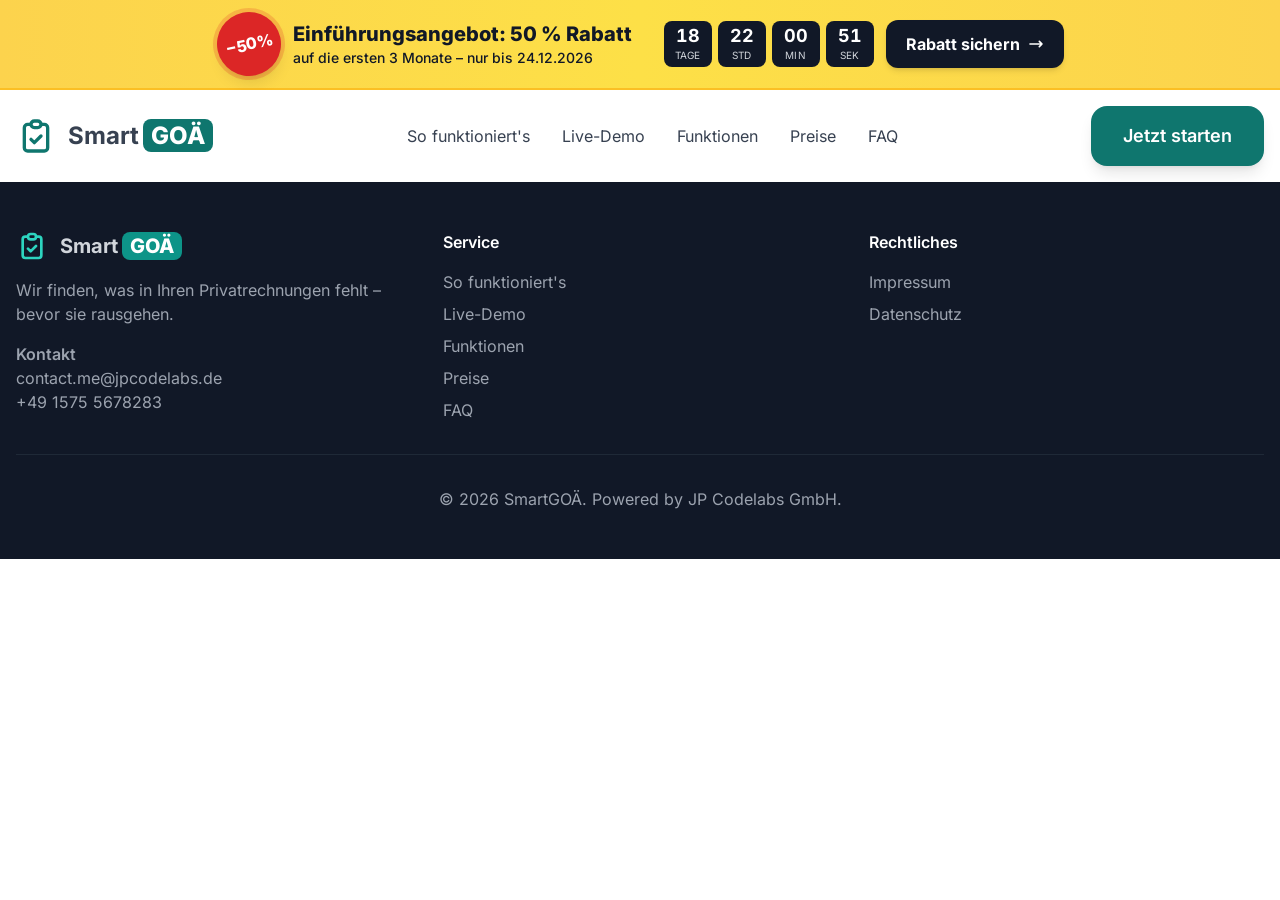
==== commit 5acd178e: "Deploying to main from @ PaulDederer/smart-goae@f66d40a1954165c9b90e4b93812613c0bd4ad951 🚀" ====
--- a/index.html
+++ b/index.html
@@ -20,9 +20,14 @@
     <meta property="og:description" content="Leistung erbracht, dokumentiert – und nicht abgerechnet? SmartGOÄ gleicht jede Privatrechnung mit der Dokumentation ab, bevor sie rausgeht. Ab 49 € im Monat, monatlich kündbar." />
     <meta property="og:locale" content="de_DE" />
     <meta property="og:site_name" content="SmartGOÄ" />
+    <meta property="og:image" content="https://xn--smartgo-cxa.de/og-image.png" />
+    <meta property="og:image:width" content="1200" />
+    <meta property="og:image:height" content="627" />
+    <meta property="og:image:alt" content="SmartGOÄ: Rechnungsprüfung mit gefundenen GOÄ-Positionen" />
 
     <!-- Twitter Card -->
-    <meta name="twitter:card" content="summary" />
+    <meta name="twitter:card" content="summary_large_image" />
+    <meta name="twitter:image" content="https://xn--smartgo-cxa.de/og-image.png" />
     <meta name="twitter:url" content="https://abrechnung.jpcodelabs.com/" />
     <meta name="twitter:title" content="SmartGOÄ – GOÄ-Rechnungsprüfung für Privatpraxen" />
     <meta name="twitter:description" content="Leistung erbracht, dokumentiert – und nicht abgerechnet? SmartGOÄ gleicht jede Privatrechnung mit der Dokumentation ab, bevor sie rausgeht." />
@@ -56,8 +61,8 @@
       }
     }
     </script>
-    <script type="module" crossorigin src="/assets/index-CpCWIhqQ.js"></script>
-    <link rel="stylesheet" crossorigin href="/assets/index-YOWRpXsW.css">
+    <script type="module" crossorigin src="/assets/index-Cmw_TV22.js"></script>
+    <link rel="stylesheet" crossorigin href="/assets/index-_U4qz0xu.css">
   </head>
   <body>
     <div id="app"></div>
--- a/assets/index-_U4qz0xu.css
+++ b/assets/index-_U4qz0xu.css
@@ -0,0 +1 @@
+@font-face{font-family:Inter Variable;font-style:normal;font-display:swap;font-weight:100 900;src:url(/assets/inter-cyrillic-ext-wght-normal-BOeWTOD4.woff2)format("woff2-variations");unicode-range:U+460-52F,U+1C80-1C8A,U+20B4,U+2DE0-2DFF,U+A640-A69F,U+FE2E-FE2F}@font-face{font-family:Inter Variable;font-style:normal;font-display:swap;font-weight:100 900;src:url(/assets/inter-cyrillic-wght-normal-DqGufNeO.woff2)format("woff2-variations");unicode-range:U+301,U+400-45F,U+490-491,U+4B0-4B1,U+2116}@font-face{font-family:Inter Variable;font-style:normal;font-display:swap;font-weight:100 900;src:url(/assets/inter-greek-ext-wght-normal-DlzME5K_.woff2)format("woff2-variations");unicode-range:U+1F??}@font-face{font-family:Inter Variable;font-style:normal;font-display:swap;font-weight:100 900;src:url(/assets/inter-greek-wght-normal-CkhJZR-_.woff2)format("woff2-variations");unicode-range:U+370-377,U+37A-37F,U+384-38A,U+38C,U+38E-3A1,U+3A3-3FF}@font-face{font-family:Inter Variable;font-style:normal;font-display:swap;font-weight:100 900;src:url(/assets/inter-vietnamese-wght-normal-CBcvBZtf.woff2)format("woff2-variations");unicode-range:U+102-103,U+110-111,U+128-129,U+168-169,U+1A0-1A1,U+1AF-1B0,U+300-301,U+303-304,U+308-309,U+323,U+329,U+1EA0-1EF9,U+20AB}@font-face{font-family:Inter Variable;font-style:normal;font-display:swap;font-weight:100 900;src:url(/assets/inter-latin-ext-wght-normal-DO1Apj_S.woff2)format("woff2-variations");unicode-range:U+100-2BA,U+2BD-2C5,U+2C7-2CC,U+2CE-2D7,U+2DD-2FF,U+304,U+308,U+329,U+1D00-1DBF,U+1E00-1E9F,U+1EF2-1EFF,U+2020,U+20A0-20AB,U+20AD-20C0,U+2113,U+2C60-2C7F,U+A720-A7FF}@font-face{font-family:Inter Variable;font-style:normal;font-display:swap;font-weight:100 900;src:url(/assets/inter-latin-wght-normal-Dx4kXJAl.woff2)format("woff2-variations");unicode-range:U+??,U+131,U+152-153,U+2BB-2BC,U+2C6,U+2DA,U+2DC,U+304,U+308,U+329,U+2000-206F,U+20AC,U+2122,U+2191,U+2193,U+2212,U+2215,U+FEFF,U+FFFD}.fade-enter-active[data-v-111e45f4]{transition:opacity .4s,transform .4s}.fade-enter-from[data-v-111e45f4]{opacity:0;transform:translateY(6px)}.slide-enter-active[data-v-8c166661]{transition:opacity .4s,transform .4s}.slide-enter-from[data-v-8c166661]{opacity:0;transform:translateY(-6px)}*,:before,:after,::backdrop{--tw-border-spacing-x:0;--tw-border-spacing-y:0;--tw-translate-x:0;--tw-translate-y:0;--tw-rotate:0;--tw-skew-x:0;--tw-skew-y:0;--tw-scale-x:1;--tw-scale-y:1;--tw-pan-x: ;--tw-pan-y: ;--tw-pinch-zoom: ;--tw-scroll-snap-strictness:proximity;--tw-gradient-from-position: ;--tw-gradient-via-position: ;--tw-gradient-to-position: ;--tw-ordinal: ;--tw-slashed-zero: ;--tw-numeric-figure: ;--tw-numeric-spacing: ;--tw-numeric-fraction: ;--tw-ring-inset: ;--tw-ring-offset-width:0px;--tw-ring-offset-color:#fff;--tw-ring-color:#3b82f680;--tw-ring-offset-shadow:0 0 #0000;--tw-ring-shadow:0 0 #0000;--tw-shadow:0 0 #0000;--tw-shadow-colored:0 0 #0000;--tw-blur: ;--tw-brightness: ;--tw-contrast: ;--tw-grayscale: ;--tw-hue-rotate: ;--tw-invert: ;--tw-saturate: ;--tw-sepia: ;--tw-drop-shadow: ;--tw-backdrop-blur: ;--tw-backdrop-brightness: ;--tw-backdrop-contrast: ;--tw-backdrop-grayscale: ;--tw-backdrop-hue-rotate: ;--tw-backdrop-invert: ;--tw-backdrop-opacity: ;--tw-backdrop-saturate: ;--tw-backdrop-sepia: ;--tw-contain-size: ;--tw-contain-layout: ;--tw-contain-paint: ;--tw-contain-style: }*,:before,:after{box-sizing:border-box;border:0 solid #e5e7eb}:before,:after{--tw-content:""}html,:host{-webkit-text-size-adjust:100%;tab-size:4;font-feature-settings:normal;font-variation-settings:normal;-webkit-tap-highlight-color:transparent;font-family:Inter Variable,Inter,-apple-system,BlinkMacSystemFont,Segoe UI,Roboto,sans-serif;line-height:1.5}body{line-height:inherit;margin:0}hr{height:0;color:inherit;border-top-width:1px}abbr:where([title]){-webkit-text-decoration:underline dotted;text-decoration:underline dotted}h1,h2,h3,h4,h5,h6{font-size:inherit;font-weight:inherit}a{color:inherit;-webkit-text-decoration:inherit;text-decoration:inherit}b,strong{font-weight:bolder}code,kbd,samp,pre{font-feature-settings:normal;font-variation-settings:normal;font-family:ui-monospace,SFMono-Regular,Menlo,Monaco,Consolas,Liberation Mono,Courier New,monospace;font-size:1em}small{font-size:80%}sub,sup{vertical-align:baseline;font-size:75%;line-height:0;position:relative}sub{bottom:-.25em}sup{top:-.5em}table{text-indent:0;border-color:inherit;border-collapse:collapse}button,input,optgroup,select,textarea{font-feature-settings:inherit;font-variation-settings:inherit;font-family:inherit;font-size:100%;font-weight:inherit;line-height:inherit;letter-spacing:inherit;color:inherit;margin:0;padding:0}button,select{text-transform:none}button,input:where([type=button]),input:where([type=reset]),input:where([type=submit]){-webkit-appearance:button;background-color:#0000;background-image:none}:-moz-focusring{outline:auto}:-moz-ui-invalid{box-shadow:none}progress{vertical-align:baseline}::-webkit-inner-spin-button{height:auto}::-webkit-outer-spin-button{height:auto}[type=search]{-webkit-appearance:textfield;outline-offset:-2px}::-webkit-search-decoration{-webkit-appearance:none}::-webkit-file-upload-button{-webkit-appearance:button;font:inherit}summary{display:list-item}blockquote,dl,dd,h1,h2,h3,h4,h5,h6,hr,figure,p,pre{margin:0}fieldset{margin:0;padding:0}legend{padding:0}ol,ul,menu{margin:0;padding:0;list-style:none}dialog{padding:0}textarea{resize:vertical}input::-moz-placeholder{opacity:1;color:#9ca3af}textarea::-moz-placeholder{opacity:1;color:#9ca3af}input::placeholder,textarea::placeholder{opacity:1;color:#9ca3af}button,[role=button]{cursor:pointer}:disabled{cursor:default}img,svg,video,canvas,audio,iframe,embed,object{vertical-align:middle;display:block}img,video{max-width:100%;height:auto}[hidden]:where(:not([hidden=until-found])){display:none}html{scroll-behavior:smooth;scroll-padding-top:5rem}body{-webkit-font-smoothing:antialiased;-moz-osx-font-smoothing:grayscale;font-family:Inter Variable,Inter,-apple-system,BlinkMacSystemFont,Segoe UI,Roboto,sans-serif}section[id]{scroll-margin-top:5rem}.container{width:100%}@media (width>=640px){.container{max-width:640px}}@media (width>=768px){.container{max-width:768px}}@media (width>=1024px){.container{max-width:1024px}}@media (width>=1280px){.container{max-width:1280px}}@media (width>=1536px){.container{max-width:1536px}}.prose{color:var(--tw-prose-body);max-width:65ch}.prose :where(p):not(:where([class~=not-prose],[class~=not-prose] *)){margin-top:1.25em;margin-bottom:1.25em}.prose :where([class~=lead]):not(:where([class~=not-prose],[class~=not-prose] *)){color:var(--tw-prose-lead);margin-top:1.2em;margin-bottom:1.2em;font-size:1.25em;line-height:1.6}.prose :where(a):not(:where([class~=not-prose],[class~=not-prose] *)){color:var(--tw-prose-links);font-weight:500;text-decoration:underline}.prose :where(strong):not(:where([class~=not-prose],[class~=not-prose] *)){color:var(--tw-prose-bold);font-weight:600}.prose :where(a strong):not(:where([class~=not-prose],[class~=not-prose] *)),.prose :where(blockquote strong):not(:where([class~=not-prose],[class~=not-prose] *)),.prose :where(thead th strong):not(:where([class~=not-prose],[class~=not-prose] *)){color:inherit}.prose :where(ol):not(:where([class~=not-prose],[class~=not-prose] *)){margin-top:1.25em;margin-bottom:1.25em;padding-inline-start:1.625em;list-style-type:decimal}.prose :where(ol[type=A]):not(:where([class~=not-prose],[class~=not-prose] *)){list-style-type:upper-alpha}.prose :where(ol[type=a]):not(:where([class~=not-prose],[class~=not-prose] *)){list-style-type:lower-alpha}.prose :where(ol[type=A s]):not(:where([class~=not-prose],[class~=not-prose] *)){list-style-type:upper-alpha}.prose :where(ol[type=a s]):not(:where([class~=not-prose],[class~=not-prose] *)){list-style-type:lower-alpha}.prose :where(ol[type=I]):not(:where([class~=not-prose],[class~=not-prose] *)){list-style-type:upper-roman}.prose :where(ol[type=i]):not(:where([class~=not-prose],[class~=not-prose] *)){list-style-type:lower-roman}.prose :where(ol[type=I s]):not(:where([class~=not-prose],[class~=not-prose] *)){list-style-type:upper-roman}.prose :where(ol[type=i s]):not(:where([class~=not-prose],[class~=not-prose] *)){list-style-type:lower-roman}.prose :where(ol[type="1"]):not(:where([class~=not-prose],[class~=not-prose] *)){list-style-type:decimal}.prose :where(ul):not(:where([class~=not-prose],[class~=not-prose] *)){margin-top:1.25em;margin-bottom:1.25em;padding-inline-start:1.625em;list-style-type:disc}.prose :where(ol>li):not(:where([class~=not-prose],[class~=not-prose] *))::marker{color:var(--tw-prose-counters);font-weight:400}.prose :where(ul>li):not(:where([class~=not-prose],[class~=not-prose] *))::marker{color:var(--tw-prose-bullets)}.prose :where(dt):not(:where([class~=not-prose],[class~=not-prose] *)){color:var(--tw-prose-headings);margin-top:1.25em;font-weight:600}.prose :where(hr):not(:where([class~=not-prose],[class~=not-prose] *)){border-color:var(--tw-prose-hr);border-top-width:1px;margin-top:3em;margin-bottom:3em}.prose :where(blockquote):not(:where([class~=not-prose],[class~=not-prose] *)){color:var(--tw-prose-quotes);border-inline-start-width:.25rem;border-inline-start-color:var(--tw-prose-quote-borders);quotes:"“""”""‘""’";margin-top:1.6em;margin-bottom:1.6em;padding-inline-start:1em;font-style:italic;font-weight:500}.prose :where(blockquote p:first-of-type):not(:where([class~=not-prose],[class~=not-prose] *)):before{content:open-quote}.prose :where(blockquote p:last-of-type):not(:where([class~=not-prose],[class~=not-prose] *)):after{content:close-quote}.prose :where(h1):not(:where([class~=not-prose],[class~=not-prose] *)){color:var(--tw-prose-headings);margin-top:0;margin-bottom:.888889em;font-size:2.25em;font-weight:800;line-height:1.11111}.prose :where(h1 strong):not(:where([class~=not-prose],[class~=not-prose] *)){color:inherit;font-weight:900}.prose :where(h2):not(:where([class~=not-prose],[class~=not-prose] *)){color:var(--tw-prose-headings);margin-top:2em;margin-bottom:1em;font-size:1.5em;font-weight:700;line-height:1.33333}.prose :where(h2 strong):not(:where([class~=not-prose],[class~=not-prose] *)){color:inherit;font-weight:800}.prose :where(h3):not(:where([class~=not-prose],[class~=not-prose] *)){color:var(--tw-prose-headings);margin-top:1.6em;margin-bottom:.6em;font-size:1.25em;font-weight:600;line-height:1.6}.prose :where(h3 strong):not(:where([class~=not-prose],[class~=not-prose] *)){color:inherit;font-weight:700}.prose :where(h4):not(:where([class~=not-prose],[class~=not-prose] *)){color:var(--tw-prose-headings);margin-top:1.5em;margin-bottom:.5em;font-weight:600;line-height:1.5}.prose :where(h4 strong):not(:where([class~=not-prose],[class~=not-prose] *)){color:inherit;font-weight:700}.prose :where(img):not(:where([class~=not-prose],[class~=not-prose] *)){margin-top:2em;margin-bottom:2em}.prose :where(picture):not(:where([class~=not-prose],[class~=not-prose] *)){margin-top:2em;margin-bottom:2em;display:block}.prose :where(video):not(:where([class~=not-prose],[class~=not-prose] *)){margin-top:2em;margin-bottom:2em}.prose :where(kbd):not(:where([class~=not-prose],[class~=not-prose] *)){color:var(--tw-prose-kbd);box-shadow:0 0 0 1px var(--tw-prose-kbd-shadows), 0 3px 0 var(--tw-prose-kbd-shadows);padding-top:.1875em;padding-inline-end:.375em;padding-bottom:.1875em;border-radius:.3125rem;padding-inline-start:.375em;font-family:inherit;font-size:.875em;font-weight:500}.prose :where(code):not(:where([class~=not-prose],[class~=not-prose] *)){color:var(--tw-prose-code);font-size:.875em;font-weight:600}.prose :where(code):not(:where([class~=not-prose],[class~=not-prose] *)):before,.prose :where(code):not(:where([class~=not-prose],[class~=not-prose] *)):after{content:"`"}.prose :where(a code):not(:where([class~=not-prose],[class~=not-prose] *)),.prose :where(h1 code):not(:where([class~=not-prose],[class~=not-prose] *)){color:inherit}.prose :where(h2 code):not(:where([class~=not-prose],[class~=not-prose] *)){color:inherit;font-size:.875em}.prose :where(h3 code):not(:where([class~=not-prose],[class~=not-prose] *)){color:inherit;font-size:.9em}.prose :where(h4 code):not(:where([class~=not-prose],[class~=not-prose] *)),.prose :where(blockquote code):not(:where([class~=not-prose],[class~=not-prose] *)),.prose :where(thead th code):not(:where([class~=not-prose],[class~=not-prose] *)){color:inherit}.prose :where(pre):not(:where([class~=not-prose],[class~=not-prose] *)){color:var(--tw-prose-pre-code);background-color:var(--tw-prose-pre-bg);padding-top:.857143em;padding-inline-end:1.14286em;padding-bottom:.857143em;border-radius:.375rem;margin-top:1.71429em;margin-bottom:1.71429em;padding-inline-start:1.14286em;font-size:.875em;font-weight:400;line-height:1.71429;overflow-x:auto}.prose :where(pre code):not(:where([class~=not-prose],[class~=not-prose] *)){font-weight:inherit;color:inherit;font-size:inherit;font-family:inherit;line-height:inherit;background-color:#0000;border-width:0;border-radius:0;padding:0}.prose :where(pre code):not(:where([class~=not-prose],[class~=not-prose] *)):before,.prose :where(pre code):not(:where([class~=not-prose],[class~=not-prose] *)):after{content:none}.prose :where(table):not(:where([class~=not-prose],[class~=not-prose] *)){table-layout:auto;width:100%;margin-top:2em;margin-bottom:2em;font-size:.875em;line-height:1.71429}.prose :where(thead):not(:where([class~=not-prose],[class~=not-prose] *)){border-bottom-width:1px;border-bottom-color:var(--tw-prose-th-borders)}.prose :where(thead th):not(:where([class~=not-prose],[class~=not-prose] *)){color:var(--tw-prose-headings);vertical-align:bottom;padding-inline-end:.571429em;padding-bottom:.571429em;padding-inline-start:.571429em;font-weight:600}.prose :where(tbody tr):not(:where([class~=not-prose],[class~=not-prose] *)){border-bottom-width:1px;border-bottom-color:var(--tw-prose-td-borders)}.prose :where(tbody tr:last-child):not(:where([class~=not-prose],[class~=not-prose] *)){border-bottom-width:0}.prose :where(tbody td):not(:where([class~=not-prose],[class~=not-prose] *)){vertical-align:baseline}.prose :where(tfoot):not(:where([class~=not-prose],[class~=not-prose] *)){border-top-width:1px;border-top-color:var(--tw-prose-th-borders)}.prose :where(tfoot td):not(:where([class~=not-prose],[class~=not-prose] *)){vertical-align:top}.prose :where(th,td):not(:where([class~=not-prose],[class~=not-prose] *)){text-align:start}.prose :where(figure>*):not(:where([class~=not-prose],[class~=not-prose] *)){margin-top:0;margin-bottom:0}.prose :where(figcaption):not(:where([class~=not-prose],[class~=not-prose] *)){color:var(--tw-prose-captions);margin-top:.857143em;font-size:.875em;line-height:1.42857}.prose{--tw-prose-body:#374151;--tw-prose-headings:#111827;--tw-prose-lead:#4b5563;--tw-prose-links:#111827;--tw-prose-bold:#111827;--tw-prose-counters:#6b7280;--tw-prose-bullets:#d1d5db;--tw-prose-hr:#e5e7eb;--tw-prose-quotes:#111827;--tw-prose-quote-borders:#e5e7eb;--tw-prose-captions:#6b7280;--tw-prose-kbd:#111827;--tw-prose-kbd-shadows:#1118271a;--tw-prose-code:#111827;--tw-prose-pre-code:#e5e7eb;--tw-prose-pre-bg:#1f2937;--tw-prose-th-borders:#d1d5db;--tw-prose-td-borders:#e5e7eb;--tw-prose-invert-body:#d1d5db;--tw-prose-invert-headings:#fff;--tw-prose-invert-lead:#9ca3af;--tw-prose-invert-links:#fff;--tw-prose-invert-bold:#fff;--tw-prose-invert-counters:#9ca3af;--tw-prose-invert-bullets:#4b5563;--tw-prose-invert-hr:#374151;--tw-prose-invert-quotes:#f3f4f6;--tw-prose-invert-quote-borders:#374151;--tw-prose-invert-captions:#9ca3af;--tw-prose-invert-kbd:#fff;--tw-prose-invert-kbd-shadows:#ffffff1a;--tw-prose-invert-code:#fff;--tw-prose-invert-pre-code:#d1d5db;--tw-prose-invert-pre-bg:#00000080;--tw-prose-invert-th-borders:#4b5563;--tw-prose-invert-td-borders:#374151;font-size:1rem;line-height:1.75}.prose :where(picture>img):not(:where([class~=not-prose],[class~=not-prose] *)){margin-top:0;margin-bottom:0}.prose :where(li):not(:where([class~=not-prose],[class~=not-prose] *)){margin-top:.5em;margin-bottom:.5em}.prose :where(ol>li):not(:where([class~=not-prose],[class~=not-prose] *)),.prose :where(ul>li):not(:where([class~=not-prose],[class~=not-prose] *)){padding-inline-start:.375em}.prose :where(.prose>ul>li p):not(:where([class~=not-prose],[class~=not-prose] *)){margin-top:.75em;margin-bottom:.75em}.prose :where(.prose>ul>li>p:first-child):not(:where([class~=not-prose],[class~=not-prose] *)){margin-top:1.25em}.prose :where(.prose>ul>li>p:last-child):not(:where([class~=not-prose],[class~=not-prose] *)){margin-bottom:1.25em}.prose :where(.prose>ol>li>p:first-child):not(:where([class~=not-prose],[class~=not-prose] *)){margin-top:1.25em}.prose :where(.prose>ol>li>p:last-child):not(:where([class~=not-prose],[class~=not-prose] *)){margin-bottom:1.25em}.prose :where(ul ul,ul ol,ol ul,ol ol):not(:where([class~=not-prose],[class~=not-prose] *)){margin-top:.75em;margin-bottom:.75em}.prose :where(dl):not(:where([class~=not-prose],[class~=not-prose] *)){margin-top:1.25em;margin-bottom:1.25em}.prose :where(dd):not(:where([class~=not-prose],[class~=not-prose] *)){margin-top:.5em;padding-inline-start:1.625em}.prose :where(hr+*):not(:where([class~=not-prose],[class~=not-prose] *)),.prose :where(h2+*):not(:where([class~=not-prose],[class~=not-prose] *)),.prose :where(h3+*):not(:where([class~=not-prose],[class~=not-prose] *)),.prose :where(h4+*):not(:where([class~=not-prose],[class~=not-prose] *)){margin-top:0}.prose :where(thead th:first-child):not(:where([class~=not-prose],[class~=not-prose] *)){padding-inline-start:0}.prose :where(thead th:last-child):not(:where([class~=not-prose],[class~=not-prose] *)){padding-inline-end:0}.prose :where(tbody td,tfoot td):not(:where([class~=not-prose],[class~=not-prose] *)){padding-top:.571429em;padding-inline-end:.571429em;padding-bottom:.571429em;padding-inline-start:.571429em}.prose :where(tbody td:first-child,tfoot td:first-child):not(:where([class~=not-prose],[class~=not-prose] *)){padding-inline-start:0}.prose :where(tbody td:last-child,tfoot td:last-child):not(:where([class~=not-prose],[class~=not-prose] *)){padding-inline-end:0}.prose :where(figure):not(:where([class~=not-prose],[class~=not-prose] *)){margin-top:2em;margin-bottom:2em}.prose :where(.prose>:first-child):not(:where([class~=not-prose],[class~=not-prose] *)){margin-top:0}.prose :where(.prose>:last-child):not(:where([class~=not-prose],[class~=not-prose] *)){margin-bottom:0}.prose-lg{font-size:1.125rem;line-height:1.77778}.prose-lg :where(p):not(:where([class~=not-prose],[class~=not-prose] *)){margin-top:1.33333em;margin-bottom:1.33333em}.prose-lg :where([class~=lead]):not(:where([class~=not-prose],[class~=not-prose] *)){margin-top:1.09091em;margin-bottom:1.09091em;font-size:1.22222em;line-height:1.45455}.prose-lg :where(blockquote):not(:where([class~=not-prose],[class~=not-prose] *)){margin-top:1.66667em;margin-bottom:1.66667em;padding-inline-start:1em}.prose-lg :where(h1):not(:where([class~=not-prose],[class~=not-prose] *)){margin-top:0;margin-bottom:.833333em;font-size:2.66667em;line-height:1}.prose-lg :where(h2):not(:where([class~=not-prose],[class~=not-prose] *)){margin-top:1.86667em;margin-bottom:1.06667em;font-size:1.66667em;line-height:1.33333}.prose-lg :where(h3):not(:where([class~=not-prose],[class~=not-prose] *)){margin-top:1.66667em;margin-bottom:.666667em;font-size:1.33333em;line-height:1.5}.prose-lg :where(h4):not(:where([class~=not-prose],[class~=not-prose] *)){margin-top:1.77778em;margin-bottom:.444444em;line-height:1.55556}.prose-lg :where(img):not(:where([class~=not-prose],[class~=not-prose] *)),.prose-lg :where(picture):not(:where([class~=not-prose],[class~=not-prose] *)){margin-top:1.77778em;margin-bottom:1.77778em}.prose-lg :where(picture>img):not(:where([class~=not-prose],[class~=not-prose] *)){margin-top:0;margin-bottom:0}.prose-lg :where(video):not(:where([class~=not-prose],[class~=not-prose] *)){margin-top:1.77778em;margin-bottom:1.77778em}.prose-lg :where(kbd):not(:where([class~=not-prose],[class~=not-prose] *)){padding-top:.222222em;padding-inline-end:.444444em;padding-bottom:.222222em;border-radius:.3125rem;padding-inline-start:.444444em;font-size:.888889em}.prose-lg :where(code):not(:where([class~=not-prose],[class~=not-prose] *)){font-size:.888889em}.prose-lg :where(h2 code):not(:where([class~=not-prose],[class~=not-prose] *)){font-size:.866667em}.prose-lg :where(h3 code):not(:where([class~=not-prose],[class~=not-prose] *)){font-size:.875em}.prose-lg :where(pre):not(:where([class~=not-prose],[class~=not-prose] *)){padding-top:1em;padding-inline-end:1.5em;padding-bottom:1em;border-radius:.375rem;margin-top:2em;margin-bottom:2em;padding-inline-start:1.5em;font-size:.888889em;line-height:1.75}.prose-lg :where(ol):not(:where([class~=not-prose],[class~=not-prose] *)),.prose-lg :where(ul):not(:where([class~=not-prose],[class~=not-prose] *)){margin-top:1.33333em;margin-bottom:1.33333em;padding-inline-start:1.55556em}.prose-lg :where(li):not(:where([class~=not-prose],[class~=not-prose] *)){margin-top:.666667em;margin-bottom:.666667em}.prose-lg :where(ol>li):not(:where([class~=not-prose],[class~=not-prose] *)),.prose-lg :where(ul>li):not(:where([class~=not-prose],[class~=not-prose] *)){padding-inline-start:.444444em}.prose-lg :where(.prose-lg>ul>li p):not(:where([class~=not-prose],[class~=not-prose] *)){margin-top:.888889em;margin-bottom:.888889em}.prose-lg :where(.prose-lg>ul>li>p:first-child):not(:where([class~=not-prose],[class~=not-prose] *)){margin-top:1.33333em}.prose-lg :where(.prose-lg>ul>li>p:last-child):not(:where([class~=not-prose],[class~=not-prose] *)){margin-bottom:1.33333em}.prose-lg :where(.prose-lg>ol>li>p:first-child):not(:where([class~=not-prose],[class~=not-prose] *)){margin-top:1.33333em}.prose-lg :where(.prose-lg>ol>li>p:last-child):not(:where([class~=not-prose],[class~=not-prose] *)){margin-bottom:1.33333em}.prose-lg :where(ul ul,ul ol,ol ul,ol ol):not(:where([class~=not-prose],[class~=not-prose] *)){margin-top:.888889em;margin-bottom:.888889em}.prose-lg :where(dl):not(:where([class~=not-prose],[class~=not-prose] *)){margin-top:1.33333em;margin-bottom:1.33333em}.prose-lg :where(dt):not(:where([class~=not-prose],[class~=not-prose] *)){margin-top:1.33333em}.prose-lg :where(dd):not(:where([class~=not-prose],[class~=not-prose] *)){margin-top:.666667em;padding-inline-start:1.55556em}.prose-lg :where(hr):not(:where([class~=not-prose],[class~=not-prose] *)){margin-top:3.11111em;margin-bottom:3.11111em}.prose-lg :where(hr+*):not(:where([class~=not-prose],[class~=not-prose] *)),.prose-lg :where(h2+*):not(:where([class~=not-prose],[class~=not-prose] *)),.prose-lg :where(h3+*):not(:where([class~=not-prose],[class~=not-prose] *)),.prose-lg :where(h4+*):not(:where([class~=not-prose],[class~=not-prose] *)){margin-top:0}.prose-lg :where(table):not(:where([class~=not-prose],[class~=not-prose] *)){font-size:.888889em;line-height:1.5}.prose-lg :where(thead th):not(:where([class~=not-prose],[class~=not-prose] *)){padding-inline-end:.75em;padding-bottom:.75em;padding-inline-start:.75em}.prose-lg :where(thead th:first-child):not(:where([class~=not-prose],[class~=not-prose] *)){padding-inline-start:0}.prose-lg :where(thead th:last-child):not(:where([class~=not-prose],[class~=not-prose] *)){padding-inline-end:0}.prose-lg :where(tbody td,tfoot td):not(:where([class~=not-prose],[class~=not-prose] *)){padding-top:.75em;padding-inline-end:.75em;padding-bottom:.75em;padding-inline-start:.75em}.prose-lg :where(tbody td:first-child,tfoot td:first-child):not(:where([class~=not-prose],[class~=not-prose] *)){padding-inline-start:0}.prose-lg :where(tbody td:last-child,tfoot td:last-child):not(:where([class~=not-prose],[class~=not-prose] *)){padding-inline-end:0}.prose-lg :where(figure):not(:where([class~=not-prose],[class~=not-prose] *)){margin-top:1.77778em;margin-bottom:1.77778em}.prose-lg :where(figure>*):not(:where([class~=not-prose],[class~=not-prose] *)){margin-top:0;margin-bottom:0}.prose-lg :where(figcaption):not(:where([class~=not-prose],[class~=not-prose] *)){margin-top:1em;font-size:.888889em;line-height:1.5}.prose-lg :where(.prose-lg>:first-child):not(:where([class~=not-prose],[class~=not-prose] *)){margin-top:0}.prose-lg :where(.prose-lg>:last-child):not(:where([class~=not-prose],[class~=not-prose] *)){margin-bottom:0}.section{padding:5rem .5rem}@media (width>=640px){.section{padding-left:1.5rem;padding-right:1.5rem}}.container{max-width:80rem;margin-left:auto;margin-right:auto;padding-left:1rem;padding-right:1rem}@media (width>=640px){.container{padding-left:1.5rem;padding-right:1.5rem}}@media (width>=1024px){.container{padding-left:2rem;padding-right:2rem}}.card{--tw-border-opacity:1;border-width:1px;border-color:rgb(243 244 246/var(--tw-border-opacity,1));--tw-bg-opacity:1;background-color:rgb(255 255 255/var(--tw-bg-opacity,1));--tw-shadow:0 10px 15px -3px #0000001a, 0 4px 6px -4px #0000001a;--tw-shadow-colored:0 10px 15px -3px var(--tw-shadow-color), 0 4px 6px -4px var(--tw-shadow-color);box-shadow:var(--tw-ring-offset-shadow,0 0 #0000), var(--tw-ring-shadow,0 0 #0000), var(--tw-shadow);border-radius:1rem;padding:2rem;transition-property:box-shadow;transition-duration:.3s;transition-timing-function:cubic-bezier(.4,0,.2,1)}.card:hover{--tw-shadow:0 20px 25px -5px #0000001a, 0 8px 10px -6px #0000001a;--tw-shadow-colored:0 20px 25px -5px var(--tw-shadow-color), 0 8px 10px -6px var(--tw-shadow-color);box-shadow:var(--tw-ring-offset-shadow,0 0 #0000), var(--tw-ring-shadow,0 0 #0000), var(--tw-shadow)}.btn{transform:translate(var(--tw-translate-x), var(--tw-translate-y)) rotate(var(--tw-rotate)) skewX(var(--tw-skew-x)) skewY(var(--tw-skew-y)) scaleX(var(--tw-scale-x)) scaleY(var(--tw-scale-y));--tw-bg-opacity:1;background-color:rgb(15 118 110/var(--tw-bg-opacity,1));--tw-text-opacity:1;color:rgb(255 255 255/var(--tw-text-opacity,1));--tw-shadow:0 10px 15px -3px #0000001a, 0 4px 6px -4px #0000001a;--tw-shadow-colored:0 10px 15px -3px var(--tw-shadow-color), 0 4px 6px -4px var(--tw-shadow-color);box-shadow:var(--tw-ring-offset-shadow,0 0 #0000), var(--tw-ring-shadow,0 0 #0000), var(--tw-shadow);border-radius:1rem;align-items:center;padding:1rem 2rem;font-size:1.125rem;font-weight:600;line-height:1.75rem;transition-property:all;transition-duration:.3s;transition-timing-function:cubic-bezier(.4,0,.2,1);display:inline-flex}.btn:hover{--tw-scale-x:1.05;--tw-scale-y:1.05;transform:translate(var(--tw-translate-x), var(--tw-translate-y)) rotate(var(--tw-rotate)) skewX(var(--tw-skew-x)) skewY(var(--tw-skew-y)) scaleX(var(--tw-scale-x)) scaleY(var(--tw-scale-y));--tw-bg-opacity:1;background-color:rgb(17 94 89/var(--tw-bg-opacity,1));--tw-shadow:0 20px 25px -5px #0000001a, 0 8px 10px -6px #0000001a;--tw-shadow-colored:0 20px 25px -5px var(--tw-shadow-color), 0 8px 10px -6px var(--tw-shadow-color);box-shadow:var(--tw-ring-offset-shadow,0 0 #0000), var(--tw-ring-shadow,0 0 #0000), var(--tw-shadow)}.btn:focus{outline-offset:2px;--tw-ring-offset-shadow:var(--tw-ring-inset) 0 0 0 var(--tw-ring-offset-width) var(--tw-ring-offset-color);--tw-ring-shadow:var(--tw-ring-inset) 0 0 0 calc(2px + var(--tw-ring-offset-width)) var(--tw-ring-color);box-shadow:var(--tw-ring-offset-shadow), var(--tw-ring-shadow), var(--tw-shadow,0 0 #0000);--tw-ring-opacity:1;--tw-ring-color:rgb(15 118 110/var(--tw-ring-opacity,1));--tw-ring-offset-width:2px;outline:2px solid #0000}.btn-variant-secondary{transform:translate(var(--tw-translate-x), var(--tw-translate-y)) rotate(var(--tw-rotate)) skewX(var(--tw-skew-x)) skewY(var(--tw-skew-y)) scaleX(var(--tw-scale-x)) scaleY(var(--tw-scale-y));--tw-border-opacity:1;border-width:2px;border-color:rgb(229 231 235/var(--tw-border-opacity,1));--tw-bg-opacity:1;background-color:rgb(255 255 255/var(--tw-bg-opacity,1));--tw-text-opacity:1;color:rgb(17 24 39/var(--tw-text-opacity,1));--tw-shadow:0 10px 15px -3px #0000001a, 0 4px 6px -4px #0000001a;--tw-shadow-colored:0 10px 15px -3px var(--tw-shadow-color), 0 4px 6px -4px var(--tw-shadow-color);box-shadow:var(--tw-ring-offset-shadow,0 0 #0000), var(--tw-ring-shadow,0 0 #0000), var(--tw-shadow);border-radius:1rem;align-items:center;padding:1rem 2rem;font-size:1.125rem;font-weight:600;line-height:1.75rem;transition-property:all;transition-duration:.3s;transition-timing-function:cubic-bezier(.4,0,.2,1);display:inline-flex}.btn-variant-secondary:hover{--tw-scale-x:1.05;--tw-scale-y:1.05;transform:translate(var(--tw-translate-x), var(--tw-translate-y)) rotate(var(--tw-rotate)) skewX(var(--tw-skew-x)) skewY(var(--tw-skew-y)) scaleX(var(--tw-scale-x)) scaleY(var(--tw-scale-y));--tw-border-opacity:1;border-color:rgb(209 213 219/var(--tw-border-opacity,1));--tw-shadow:0 20px 25px -5px #0000001a, 0 8px 10px -6px #0000001a;--tw-shadow-colored:0 20px 25px -5px var(--tw-shadow-color), 0 8px 10px -6px var(--tw-shadow-color);box-shadow:var(--tw-ring-offset-shadow,0 0 #0000), var(--tw-ring-shadow,0 0 #0000), var(--tw-shadow)}.btn-variant-secondary:focus{outline-offset:2px;--tw-ring-offset-shadow:var(--tw-ring-inset) 0 0 0 var(--tw-ring-offset-width) var(--tw-ring-offset-color);--tw-ring-shadow:var(--tw-ring-inset) 0 0 0 calc(2px + var(--tw-ring-offset-width)) var(--tw-ring-color);box-shadow:var(--tw-ring-offset-shadow), var(--tw-ring-shadow), var(--tw-shadow,0 0 #0000);--tw-ring-opacity:1;--tw-ring-color:rgb(156 163 175/var(--tw-ring-opacity,1));--tw-ring-offset-width:2px;outline:2px solid #0000}.section-title{--tw-text-opacity:1;color:rgb(17 24 39/var(--tw-text-opacity,1));margin-bottom:1rem;font-size:1.875rem;font-weight:700;line-height:2.25rem}@media (width>=768px){.section-title{font-size:2.25rem;line-height:2.5rem}}.section-subtitle{--tw-text-opacity:1;max-width:48rem;color:rgb(75 85 99/var(--tw-text-opacity,1));margin-left:auto;margin-right:auto;font-size:1.25rem;line-height:1.75rem}.badge{background-image:linear-gradient(to right, var(--tw-gradient-stops));--tw-gradient-from:#ccfbf1 var(--tw-gradient-from-position);--tw-gradient-to:#d1fae5 var(--tw-gradient-to-position);--tw-gradient-stops:var(--tw-gradient-from), var(--tw-gradient-to);--tw-text-opacity:1;color:rgb(17 94 89/var(--tw-text-opacity,1));border-radius:9999px;align-items:center;padding:.5rem 1rem;font-size:.875rem;font-weight:500;line-height:1.25rem;display:inline-flex}.sr-only{clip:rect(0, 0, 0, 0);white-space:nowrap;border-width:0;width:1px;height:1px;margin:-1px;padding:0;position:absolute;overflow:hidden}.absolute{position:absolute}.relative{position:relative}.sticky{position:sticky}.inset-0{inset:0}.-top-12{top:-3rem}.-top-2\.5{top:-.625rem}.-top-3{top:-.75rem}.bottom-10{bottom:2.5rem}.bottom-20{bottom:5rem}.left-1\/2{left:50%}.left-1\/4{left:25%}.left-10{left:2.5rem}.left-\[16\.67\%\]{left:16.67%}.right-10{right:2.5rem}.right-16{right:4rem}.right-2{right:.5rem}.right-3{right:.75rem}.right-\[16\.67\%\]{right:16.67%}.top-0{top:0}.top-10{top:2.5rem}.top-32{top:8rem}.z-10{z-index:10}.z-50{z-index:50}.col-span-2{grid-column:span 2/span 2}.mx-1{margin-left:.25rem;margin-right:.25rem}.mx-auto{margin-left:auto;margin-right:auto}.mb-1{margin-bottom:.25rem}.mb-10{margin-bottom:2.5rem}.mb-12{margin-bottom:3rem}.mb-16{margin-bottom:4rem}.mb-2{margin-bottom:.5rem}.mb-3{margin-bottom:.75rem}.mb-4{margin-bottom:1rem}.mb-5{margin-bottom:1.25rem}.mb-6{margin-bottom:1.5rem}.mb-8{margin-bottom:2rem}.ml-1{margin-left:.25rem}.ml-2{margin-left:.5rem}.ml-3{margin-left:.75rem}.ml-4{margin-left:1rem}.ml-auto{margin-left:auto}.mr-1{margin-right:.25rem}.mr-1\.5{margin-right:.375rem}.mr-2{margin-right:.5rem}.mr-3{margin-right:.75rem}.mr-4{margin-right:1rem}.mt-0\.5{margin-top:.125rem}.mt-1{margin-top:.25rem}.mt-10{margin-top:2.5rem}.mt-12{margin-top:3rem}.mt-2{margin-top:.5rem}.mt-3{margin-top:.75rem}.mt-4{margin-top:1rem}.mt-6{margin-top:1.5rem}.mt-8{margin-top:2rem}.mt-auto{margin-top:auto}.mt-px{margin-top:1px}.block{display:block}.inline-block{display:inline-block}.inline{display:inline}.flex{display:flex}.inline-flex{display:inline-flex}.table{display:table}.grid{display:grid}.hidden{display:none}.h-0\.5{height:.125rem}.h-10{height:2.5rem}.h-12{height:3rem}.h-14{height:3.5rem}.h-16{height:4rem}.h-20{height:5rem}.h-28{height:7rem}.h-3{height:.75rem}.h-3\.5{height:.875rem}.h-4{height:1rem}.h-5{height:1.25rem}.h-6{height:1.5rem}.h-7{height:1.75rem}.h-8{height:2rem}.min-h-screen{min-height:100vh}.w-10{width:2.5rem}.w-11{width:2.75rem}.w-12{width:3rem}.w-14{width:3.5rem}.w-16{width:4rem}.w-20{width:5rem}.w-24{width:6rem}.w-28{width:7rem}.w-3{width:.75rem}.w-3\.5{width:.875rem}.w-4{width:1rem}.w-48{width:12rem}.w-5{width:1.25rem}.w-56{width:14rem}.w-6{width:1.5rem}.w-7{width:1.75rem}.w-8{width:2rem}.w-full{width:100%}.min-w-0{min-width:0}.min-w-\[11rem\]{min-width:11rem}.max-w-2xl{max-width:42rem}.max-w-3xl{max-width:48rem}.max-w-4xl{max-width:56rem}.max-w-5xl{max-width:64rem}.max-w-6xl{max-width:72rem}.max-w-md{max-width:28rem}.max-w-none{max-width:none}.max-w-sm{max-width:24rem}.flex-1{flex:1}.flex-shrink-0{flex-shrink:0}.-translate-x-1\/2{--tw-translate-x:-50%;transform:translate(var(--tw-translate-x), var(--tw-translate-y)) rotate(var(--tw-rotate)) skewX(var(--tw-skew-x)) skewY(var(--tw-skew-y)) scaleX(var(--tw-scale-x)) scaleY(var(--tw-scale-y))}.-rotate-12{--tw-rotate:-12deg;transform:translate(var(--tw-translate-x), var(--tw-translate-y)) rotate(var(--tw-rotate)) skewX(var(--tw-skew-x)) skewY(var(--tw-skew-y)) scaleX(var(--tw-scale-x)) scaleY(var(--tw-scale-y))}.rotate-12{--tw-rotate:12deg;transform:translate(var(--tw-translate-x), var(--tw-translate-y)) rotate(var(--tw-rotate)) skewX(var(--tw-skew-x)) skewY(var(--tw-skew-y)) scaleX(var(--tw-scale-x)) scaleY(var(--tw-scale-y))}.transform{transform:translate(var(--tw-translate-x), var(--tw-translate-y)) rotate(var(--tw-rotate)) skewX(var(--tw-skew-x)) skewY(var(--tw-skew-y)) scaleX(var(--tw-scale-x)) scaleY(var(--tw-scale-y))}@keyframes spin{to{transform:rotate(360deg)}}.animate-spin{animation:1s linear infinite spin}.cursor-pointer{cursor:pointer}.grid-cols-1{grid-template-columns:repeat(1,minmax(0,1fr))}.grid-cols-2{grid-template-columns:repeat(2,minmax(0,1fr))}.grid-cols-3{grid-template-columns:repeat(3,minmax(0,1fr))}.flex-col{flex-direction:column}.flex-wrap{flex-wrap:wrap}.items-start{align-items:flex-start}.items-center{align-items:center}.items-baseline{align-items:baseline}.items-stretch{align-items:stretch}.justify-end{justify-content:flex-end}.justify-center{justify-content:center}.justify-between{justify-content:space-between}.gap-1\.5{gap:.375rem}.gap-12{gap:3rem}.gap-2{gap:.5rem}.gap-3{gap:.75rem}.gap-4{gap:1rem}.gap-6{gap:1.5rem}.gap-8{gap:2rem}.gap-x-5{-moz-column-gap:1.25rem;column-gap:1.25rem}.gap-x-8{-moz-column-gap:2rem;column-gap:2rem}.gap-y-1{row-gap:.25rem}.gap-y-2{row-gap:.5rem}.gap-y-3{row-gap:.75rem}.-space-x-2>:not([hidden])~:not([hidden]){--tw-space-x-reverse:0;margin-right:calc(-.5rem * var(--tw-space-x-reverse));margin-left:calc(-.5rem * calc(1 - var(--tw-space-x-reverse)))}.space-x-8>:not([hidden])~:not([hidden]){--tw-space-x-reverse:0;margin-right:calc(2rem * var(--tw-space-x-reverse));margin-left:calc(2rem * calc(1 - var(--tw-space-x-reverse)))}.space-y-1>:not([hidden])~:not([hidden]){--tw-space-y-reverse:0;margin-top:calc(.25rem * calc(1 - var(--tw-space-y-reverse)));margin-bottom:calc(.25rem * var(--tw-space-y-reverse))}.space-y-2>:not([hidden])~:not([hidden]){--tw-space-y-reverse:0;margin-top:calc(.5rem * calc(1 - var(--tw-space-y-reverse)));margin-bottom:calc(.5rem * var(--tw-space-y-reverse))}.space-y-3>:not([hidden])~:not([hidden]){--tw-space-y-reverse:0;margin-top:calc(.75rem * calc(1 - var(--tw-space-y-reverse)));margin-bottom:calc(.75rem * var(--tw-space-y-reverse))}.space-y-4>:not([hidden])~:not([hidden]){--tw-space-y-reverse:0;margin-top:calc(1rem * calc(1 - var(--tw-space-y-reverse)));margin-bottom:calc(1rem * var(--tw-space-y-reverse))}.space-y-6>:not([hidden])~:not([hidden]){--tw-space-y-reverse:0;margin-top:calc(1.5rem * calc(1 - var(--tw-space-y-reverse)));margin-bottom:calc(1.5rem * var(--tw-space-y-reverse))}.space-y-8>:not([hidden])~:not([hidden]){--tw-space-y-reverse:0;margin-top:calc(2rem * calc(1 - var(--tw-space-y-reverse)));margin-bottom:calc(2rem * var(--tw-space-y-reverse))}.divide-y>:not([hidden])~:not([hidden]){--tw-divide-y-reverse:0;border-top-width:calc(1px * calc(1 - var(--tw-divide-y-reverse)));border-bottom-width:calc(1px * var(--tw-divide-y-reverse))}.divide-gray-100>:not([hidden])~:not([hidden]){--tw-divide-opacity:1;border-color:rgb(243 244 246/var(--tw-divide-opacity,1))}.self-start{align-self:flex-start}.overflow-hidden{overflow:hidden}.overflow-x-auto{overflow-x:auto}.truncate{text-overflow:ellipsis;white-space:nowrap;overflow:hidden}.hyphens-auto{-webkit-hyphens:auto;hyphens:auto}.whitespace-normal{white-space:normal}.whitespace-nowrap{white-space:nowrap}.rounded{border-radius:.25rem}.rounded-2xl{border-radius:1rem}.rounded-3xl{border-radius:1.5rem}.rounded-full{border-radius:9999px}.rounded-lg{border-radius:.5rem}.rounded-md{border-radius:.375rem}.rounded-xl{border-radius:.75rem}.border{border-width:1px}.border-2{border-width:2px}.border-y{border-top-width:1px;border-bottom-width:1px}.border-b{border-bottom-width:1px}.border-b-2{border-bottom-width:2px}.border-l-4{border-left-width:4px}.border-r{border-right-width:1px}.border-r-2{border-right-width:2px}.border-t{border-top-width:1px}.border-t-2{border-top-width:2px}.border-dashed{border-style:dashed}.border-amber-400{--tw-border-opacity:1;border-color:rgb(251 191 36/var(--tw-border-opacity,1))}.border-brand-primary{--tw-border-opacity:1;border-color:rgb(15 118 110/var(--tw-border-opacity,1))}.border-gray-100{--tw-border-opacity:1;border-color:rgb(243 244 246/var(--tw-border-opacity,1))}.border-gray-200{--tw-border-opacity:1;border-color:rgb(229 231 235/var(--tw-border-opacity,1))}.border-gray-300{--tw-border-opacity:1;border-color:rgb(209 213 219/var(--tw-border-opacity,1))}.border-gray-800{--tw-border-opacity:1;border-color:rgb(31 41 55/var(--tw-border-opacity,1))}.border-green-200{--tw-border-opacity:1;border-color:rgb(187 247 208/var(--tw-border-opacity,1))}.border-green-500{--tw-border-opacity:1;border-color:rgb(34 197 94/var(--tw-border-opacity,1))}.border-red-200{--tw-border-opacity:1;border-color:rgb(254 202 202/var(--tw-border-opacity,1))}.border-red-400{--tw-border-opacity:1;border-color:rgb(248 113 113/var(--tw-border-opacity,1))}.border-red-600{--tw-border-opacity:1;border-color:rgb(220 38 38/var(--tw-border-opacity,1))}.border-teal-100{--tw-border-opacity:1;border-color:rgb(204 251 241/var(--tw-border-opacity,1))}.border-teal-200{--tw-border-opacity:1;border-color:rgb(153 246 228/var(--tw-border-opacity,1))}.border-teal-500{--tw-border-opacity:1;border-color:rgb(20 184 166/var(--tw-border-opacity,1))}.border-transparent{border-color:#0000}.border-white{--tw-border-opacity:1;border-color:rgb(255 255 255/var(--tw-border-opacity,1))}.border-l-red-500{--tw-border-opacity:1;border-left-color:rgb(239 68 68/var(--tw-border-opacity,1))}.bg-amber-100{--tw-bg-opacity:1;background-color:rgb(254 243 199/var(--tw-bg-opacity,1))}.bg-amber-300{--tw-bg-opacity:1;background-color:rgb(252 211 77/var(--tw-bg-opacity,1))}.bg-amber-50{--tw-bg-opacity:1;background-color:rgb(255 251 235/var(--tw-bg-opacity,1))}.bg-brand-primary{--tw-bg-opacity:1;background-color:rgb(15 118 110/var(--tw-bg-opacity,1))}.bg-emerald-500{--tw-bg-opacity:1;background-color:rgb(16 185 129/var(--tw-bg-opacity,1))}.bg-gray-100{--tw-bg-opacity:1;background-color:rgb(243 244 246/var(--tw-bg-opacity,1))}.bg-gray-200{--tw-bg-opacity:1;background-color:rgb(229 231 235/var(--tw-bg-opacity,1))}.bg-gray-50{--tw-bg-opacity:1;background-color:rgb(249 250 251/var(--tw-bg-opacity,1))}.bg-gray-900{--tw-bg-opacity:1;background-color:rgb(17 24 39/var(--tw-bg-opacity,1))}.bg-green-100{--tw-bg-opacity:1;background-color:rgb(220 252 231/var(--tw-bg-opacity,1))}.bg-green-300{--tw-bg-opacity:1;background-color:rgb(134 239 172/var(--tw-bg-opacity,1))}.bg-green-50{--tw-bg-opacity:1;background-color:rgb(240 253 244/var(--tw-bg-opacity,1))}.bg-green-50\/70{background-color:#f0fdf4b3}.bg-green-600{--tw-bg-opacity:1;background-color:rgb(22 163 74/var(--tw-bg-opacity,1))}.bg-red-100{--tw-bg-opacity:1;background-color:rgb(254 226 226/var(--tw-bg-opacity,1))}.bg-red-300{--tw-bg-opacity:1;background-color:rgb(252 165 165/var(--tw-bg-opacity,1))}.bg-red-50{--tw-bg-opacity:1;background-color:rgb(254 242 242/var(--tw-bg-opacity,1))}.bg-red-600{--tw-bg-opacity:1;background-color:rgb(220 38 38/var(--tw-bg-opacity,1))}.bg-sky-100{--tw-bg-opacity:1;background-color:rgb(224 242 254/var(--tw-bg-opacity,1))}.bg-sky-500{--tw-bg-opacity:1;background-color:rgb(14 165 233/var(--tw-bg-opacity,1))}.bg-teal-100{--tw-bg-opacity:1;background-color:rgb(204 251 241/var(--tw-bg-opacity,1))}.bg-teal-50{--tw-bg-opacity:1;background-color:rgb(240 253 250/var(--tw-bg-opacity,1))}.bg-teal-50\/70{background-color:#f0fdfab3}.bg-teal-500{--tw-bg-opacity:1;background-color:rgb(20 184 166/var(--tw-bg-opacity,1))}.bg-teal-600{--tw-bg-opacity:1;background-color:rgb(13 148 136/var(--tw-bg-opacity,1))}.bg-white{--tw-bg-opacity:1;background-color:rgb(255 255 255/var(--tw-bg-opacity,1))}.bg-white\/10{background-color:#ffffff1a}.bg-white\/15{background-color:#ffffff26}.bg-white\/20{background-color:#fff3}.bg-white\/60{background-color:#fff9}.bg-gradient-to-br{background-image:linear-gradient(to bottom right, var(--tw-gradient-stops))}.bg-gradient-to-r{background-image:linear-gradient(to right, var(--tw-gradient-stops))}.from-amber-300{--tw-gradient-from:#fcd34d var(--tw-gradient-from-position);--tw-gradient-to:#fcd34d00 var(--tw-gradient-to-position);--tw-gradient-stops:var(--tw-gradient-from), var(--tw-gradient-to)}.from-brand-primary{--tw-gradient-from:#0f766e var(--tw-gradient-from-position);--tw-gradient-to:#0f766e00 var(--tw-gradient-to-position);--tw-gradient-stops:var(--tw-gradient-from), var(--tw-gradient-to)}.from-green-500{--tw-gradient-from:#22c55e var(--tw-gradient-from-position);--tw-gradient-to:#22c55e00 var(--tw-gradient-to-position);--tw-gradient-stops:var(--tw-gradient-from), var(--tw-gradient-to)}.from-red-50{--tw-gradient-from:#fef2f2 var(--tw-gradient-from-position);--tw-gradient-to:#fef2f200 var(--tw-gradient-to-position);--tw-gradient-stops:var(--tw-gradient-from), var(--tw-gradient-to)}.from-teal-300{--tw-gradient-from:#5eead4 var(--tw-gradient-from-position);--tw-gradient-to:#5eead400 var(--tw-gradient-to-position);--tw-gradient-stops:var(--tw-gradient-from), var(--tw-gradient-to)}.from-teal-50{--tw-gradient-from:#f0fdfa var(--tw-gradient-from-position);--tw-gradient-to:#f0fdfa00 var(--tw-gradient-to-position);--tw-gradient-stops:var(--tw-gradient-from), var(--tw-gradient-to)}.from-teal-500{--tw-gradient-from:#14b8a6 var(--tw-gradient-from-position);--tw-gradient-to:#14b8a600 var(--tw-gradient-to-position);--tw-gradient-stops:var(--tw-gradient-from), var(--tw-gradient-to)}.from-teal-700{--tw-gradient-from:#0f766e var(--tw-gradient-from-position);--tw-gradient-to:#0f766e00 var(--tw-gradient-to-position);--tw-gradient-stops:var(--tw-gradient-from), var(--tw-gradient-to)}.from-teal-800{--tw-gradient-from:#115e59 var(--tw-gradient-from-position);--tw-gradient-to:#115e5900 var(--tw-gradient-to-position);--tw-gradient-stops:var(--tw-gradient-from), var(--tw-gradient-to)}.via-brand-primary{--tw-gradient-to:#0f766e00 var(--tw-gradient-to-position);--tw-gradient-stops:var(--tw-gradient-from), #0f766e var(--tw-gradient-via-position), var(--tw-gradient-to)}.via-white{--tw-gradient-to:#fff0 var(--tw-gradient-to-position);--tw-gradient-stops:var(--tw-gradient-from), #fff var(--tw-gradient-via-position), var(--tw-gradient-to)}.via-yellow-300{--tw-gradient-to:#fde04700 var(--tw-gradient-to-position);--tw-gradient-stops:var(--tw-gradient-from), #fde047 var(--tw-gradient-via-position), var(--tw-gradient-to)}.to-amber-300{--tw-gradient-to:#fcd34d var(--tw-gradient-to-position)}.to-green-600{--tw-gradient-to:#16a34a var(--tw-gradient-to-position)}.to-orange-50{--tw-gradient-to:#fff7ed var(--tw-gradient-to-position)}.to-sky-300{--tw-gradient-to:#7dd3fc var(--tw-gradient-to-position)}.to-sky-50{--tw-gradient-to:#f0f9ff var(--tw-gradient-to-position)}.to-sky-600{--tw-gradient-to:#0284c7 var(--tw-gradient-to-position)}.to-sky-700{--tw-gradient-to:#0369a1 var(--tw-gradient-to-position)}.to-teal-700{--tw-gradient-to:#0f766e var(--tw-gradient-to-position)}.p-0{padding:0}.p-0\.5{padding:.125rem}.p-1{padding:.25rem}.p-3{padding:.75rem}.p-4{padding:1rem}.p-6{padding:1.5rem}.p-8{padding:2rem}.px-1{padding-left:.25rem;padding-right:.25rem}.px-1\.5{padding-left:.375rem;padding-right:.375rem}.px-10{padding-left:2.5rem;padding-right:2.5rem}.px-2{padding-left:.5rem;padding-right:.5rem}.px-2\.5{padding-left:.625rem;padding-right:.625rem}.px-3{padding-left:.75rem;padding-right:.75rem}.px-4{padding-left:1rem;padding-right:1rem}.px-5{padding-left:1.25rem;padding-right:1.25rem}.px-6{padding-left:1.5rem;padding-right:1.5rem}.py-0\.5{padding-top:.125rem;padding-bottom:.125rem}.py-1{padding-top:.25rem;padding-bottom:.25rem}.py-1\.5{padding-top:.375rem;padding-bottom:.375rem}.py-10{padding-top:2.5rem;padding-bottom:2.5rem}.py-12{padding-top:3rem;padding-bottom:3rem}.py-16{padding-top:4rem;padding-bottom:4rem}.py-2{padding-top:.5rem;padding-bottom:.5rem}.py-2\.5{padding-top:.625rem;padding-bottom:.625rem}.py-3{padding-top:.75rem;padding-bottom:.75rem}.py-4{padding-top:1rem;padding-bottom:1rem}.py-5{padding-top:1.25rem;padding-bottom:1.25rem}.py-6{padding-top:1.5rem;padding-bottom:1.5rem}.py-8{padding-top:2rem;padding-bottom:2rem}.pb-2{padding-bottom:.5rem}.pb-4{padding-bottom:1rem}.pl-1{padding-left:.25rem}.pr-2{padding-right:.5rem}.pr-4{padding-right:1rem}.pt-2{padding-top:.5rem}.pt-3{padding-top:.75rem}.pt-6{padding-top:1.5rem}.pt-8{padding-top:2rem}.text-left{text-align:left}.text-center{text-align:center}.text-right{text-align:right}.align-top{vertical-align:top}.text-2xl{font-size:1.5rem;line-height:2rem}.text-3xl{font-size:1.875rem;line-height:2.25rem}.text-4xl{font-size:2.25rem;line-height:2.5rem}.text-\[10px\]{font-size:10px}.text-\[11px\]{font-size:11px}.text-base{font-size:1rem;line-height:1.5rem}.text-lg{font-size:1.125rem;line-height:1.75rem}.text-sm{font-size:.875rem;line-height:1.25rem}.text-xl{font-size:1.25rem;line-height:1.75rem}.text-xs{font-size:.75rem;line-height:1rem}.font-bold{font-weight:700}.font-extrabold{font-weight:800}.font-medium{font-weight:500}.font-normal{font-weight:400}.font-semibold{font-weight:600}.uppercase{text-transform:uppercase}.italic{font-style:italic}.tabular-nums{--tw-numeric-spacing:tabular-nums;font-variant-numeric:var(--tw-ordinal) var(--tw-slashed-zero) var(--tw-numeric-figure) var(--tw-numeric-spacing) var(--tw-numeric-fraction)}.leading-none{line-height:1}.leading-relaxed{line-height:1.625}.leading-tight{line-height:1.25}.tracking-wide{letter-spacing:.025em}.text-amber-600{--tw-text-opacity:1;color:rgb(217 119 6/var(--tw-text-opacity,1))}.text-amber-700{--tw-text-opacity:1;color:rgb(180 83 9/var(--tw-text-opacity,1))}.text-amber-800{--tw-text-opacity:1;color:rgb(146 64 14/var(--tw-text-opacity,1))}.text-blue-600{--tw-text-opacity:1;color:rgb(37 99 235/var(--tw-text-opacity,1))}.text-brand-primary{--tw-text-opacity:1;color:rgb(15 118 110/var(--tw-text-opacity,1))}.text-gray-300{--tw-text-opacity:1;color:rgb(209 213 219/var(--tw-text-opacity,1))}.text-gray-400{--tw-text-opacity:1;color:rgb(156 163 175/var(--tw-text-opacity,1))}.text-gray-500{--tw-text-opacity:1;color:rgb(107 114 128/var(--tw-text-opacity,1))}.text-gray-600{--tw-text-opacity:1;color:rgb(75 85 99/var(--tw-text-opacity,1))}.text-gray-700{--tw-text-opacity:1;color:rgb(55 65 81/var(--tw-text-opacity,1))}.text-gray-800{--tw-text-opacity:1;color:rgb(31 41 55/var(--tw-text-opacity,1))}.text-gray-900{--tw-text-opacity:1;color:rgb(17 24 39/var(--tw-text-opacity,1))}.text-green-600{--tw-text-opacity:1;color:rgb(22 163 74/var(--tw-text-opacity,1))}.text-green-700{--tw-text-opacity:1;color:rgb(21 128 61/var(--tw-text-opacity,1))}.text-green-800{--tw-text-opacity:1;color:rgb(22 101 52/var(--tw-text-opacity,1))}.text-green-900{--tw-text-opacity:1;color:rgb(20 83 45/var(--tw-text-opacity,1))}.text-red-600{--tw-text-opacity:1;color:rgb(220 38 38/var(--tw-text-opacity,1))}.text-red-700{--tw-text-opacity:1;color:rgb(185 28 28/var(--tw-text-opacity,1))}.text-red-800{--tw-text-opacity:1;color:rgb(153 27 27/var(--tw-text-opacity,1))}.text-sky-600{--tw-text-opacity:1;color:rgb(2 132 199/var(--tw-text-opacity,1))}.text-sky-700{--tw-text-opacity:1;color:rgb(3 105 161/var(--tw-text-opacity,1))}.text-teal-100{--tw-text-opacity:1;color:rgb(204 251 241/var(--tw-text-opacity,1))}.text-teal-200{--tw-text-opacity:1;color:rgb(153 246 228/var(--tw-text-opacity,1))}.text-teal-400{--tw-text-opacity:1;color:rgb(45 212 191/var(--tw-text-opacity,1))}.text-teal-700{--tw-text-opacity:1;color:rgb(15 118 110/var(--tw-text-opacity,1))}.text-teal-800{--tw-text-opacity:1;color:rgb(17 94 89/var(--tw-text-opacity,1))}.text-teal-900{--tw-text-opacity:1;color:rgb(19 78 74/var(--tw-text-opacity,1))}.text-white{--tw-text-opacity:1;color:rgb(255 255 255/var(--tw-text-opacity,1))}.text-white\/70{color:#ffffffb3}.text-white\/80{color:#fffc}.text-white\/90{color:#ffffffe6}.underline{text-decoration-line:underline}.line-through{text-decoration-line:line-through}.accent-teal-700{accent-color:#0f766e}.opacity-10{opacity:.1}.opacity-25{opacity:.25}.opacity-75{opacity:.75}.opacity-80{opacity:.8}.shadow-2xl{--tw-shadow:0 25px 50px -12px #00000040;--tw-shadow-colored:0 25px 50px -12px var(--tw-shadow-color);box-shadow:var(--tw-ring-offset-shadow,0 0 #0000), var(--tw-ring-shadow,0 0 #0000), var(--tw-shadow)}.shadow-lg{--tw-shadow:0 10px 15px -3px #0000001a, 0 4px 6px -4px #0000001a;--tw-shadow-colored:0 10px 15px -3px var(--tw-shadow-color), 0 4px 6px -4px var(--tw-shadow-color);box-shadow:var(--tw-ring-offset-shadow,0 0 #0000), var(--tw-ring-shadow,0 0 #0000), var(--tw-shadow)}.shadow-md{--tw-shadow:0 4px 6px -1px #0000001a, 0 2px 4px -2px #0000001a;--tw-shadow-colored:0 4px 6px -1px var(--tw-shadow-color), 0 2px 4px -2px var(--tw-shadow-color);box-shadow:var(--tw-ring-offset-shadow,0 0 #0000), var(--tw-ring-shadow,0 0 #0000), var(--tw-shadow)}.shadow-sm{--tw-shadow:0 1px 2px 0 #0000000d;--tw-shadow-colored:0 1px 2px 0 var(--tw-shadow-color);box-shadow:var(--tw-ring-offset-shadow,0 0 #0000), var(--tw-ring-shadow,0 0 #0000), var(--tw-shadow)}.shadow-xl{--tw-shadow:0 20px 25px -5px #0000001a, 0 8px 10px -6px #0000001a;--tw-shadow-colored:0 20px 25px -5px var(--tw-shadow-color), 0 8px 10px -6px var(--tw-shadow-color);box-shadow:var(--tw-ring-offset-shadow,0 0 #0000), var(--tw-ring-shadow,0 0 #0000), var(--tw-shadow)}.ring-1{--tw-ring-offset-shadow:var(--tw-ring-inset) 0 0 0 var(--tw-ring-offset-width) var(--tw-ring-offset-color);--tw-ring-shadow:var(--tw-ring-inset) 0 0 0 calc(1px + var(--tw-ring-offset-width)) var(--tw-ring-color);box-shadow:var(--tw-ring-offset-shadow), var(--tw-ring-shadow), var(--tw-shadow,0 0 #0000)}.ring-2{--tw-ring-offset-shadow:var(--tw-ring-inset) 0 0 0 var(--tw-ring-offset-width) var(--tw-ring-offset-color);--tw-ring-shadow:var(--tw-ring-inset) 0 0 0 calc(2px + var(--tw-ring-offset-width)) var(--tw-ring-color);box-shadow:var(--tw-ring-offset-shadow), var(--tw-ring-shadow), var(--tw-shadow,0 0 #0000)}.ring-4{--tw-ring-offset-shadow:var(--tw-ring-inset) 0 0 0 var(--tw-ring-offset-width) var(--tw-ring-offset-color);--tw-ring-shadow:var(--tw-ring-inset) 0 0 0 calc(4px + var(--tw-ring-offset-width)) var(--tw-ring-color);box-shadow:var(--tw-ring-offset-shadow), var(--tw-ring-shadow), var(--tw-shadow,0 0 #0000)}.ring-brand-primary{--tw-ring-opacity:1;--tw-ring-color:rgb(15 118 110/var(--tw-ring-opacity,1))}.ring-red-600\/20{--tw-ring-color:#dc262633}.filter{filter:var(--tw-blur) var(--tw-brightness) var(--tw-contrast) var(--tw-grayscale) var(--tw-hue-rotate) var(--tw-invert) var(--tw-saturate) var(--tw-sepia) var(--tw-drop-shadow)}.backdrop-blur-sm{--tw-backdrop-blur:blur(4px);-webkit-backdrop-filter:var(--tw-backdrop-blur) var(--tw-backdrop-brightness) var(--tw-backdrop-contrast) var(--tw-backdrop-grayscale) var(--tw-backdrop-hue-rotate) var(--tw-backdrop-invert) var(--tw-backdrop-opacity) var(--tw-backdrop-saturate) var(--tw-backdrop-sepia);backdrop-filter:var(--tw-backdrop-blur) var(--tw-backdrop-brightness) var(--tw-backdrop-contrast) var(--tw-backdrop-grayscale) var(--tw-backdrop-hue-rotate) var(--tw-backdrop-invert) var(--tw-backdrop-opacity) var(--tw-backdrop-saturate) var(--tw-backdrop-sepia)}.transition{transition-property:color,background-color,border-color,text-decoration-color,fill,stroke,opacity,box-shadow,transform,filter,-webkit-backdrop-filter,backdrop-filter;transition-duration:.15s;transition-timing-function:cubic-bezier(.4,0,.2,1)}.transition-all{transition-property:all;transition-duration:.15s;transition-timing-function:cubic-bezier(.4,0,.2,1)}.transition-colors{transition-property:color,background-color,border-color,text-decoration-color,fill,stroke;transition-duration:.15s;transition-timing-function:cubic-bezier(.4,0,.2,1)}.transition-transform{transition-property:transform;transition-duration:.15s;transition-timing-function:cubic-bezier(.4,0,.2,1)}.duration-300{transition-duration:.3s}.hover\:scale-105:hover{--tw-scale-x:1.05;--tw-scale-y:1.05;transform:translate(var(--tw-translate-x), var(--tw-translate-y)) rotate(var(--tw-rotate)) skewX(var(--tw-skew-x)) skewY(var(--tw-skew-y)) scaleX(var(--tw-scale-x)) scaleY(var(--tw-scale-y))}.hover\:border-brand-primary:hover{--tw-border-opacity:1;border-color:rgb(15 118 110/var(--tw-border-opacity,1))}.hover\:border-gray-300:hover{--tw-border-opacity:1;border-color:rgb(209 213 219/var(--tw-border-opacity,1))}.hover\:bg-brand-primary-dark:hover{--tw-bg-opacity:1;background-color:rgb(17 94 89/var(--tw-bg-opacity,1))}.hover\:bg-gray-50:hover{--tw-bg-opacity:1;background-color:rgb(249 250 251/var(--tw-bg-opacity,1))}.hover\:bg-gray-800:hover{--tw-bg-opacity:1;background-color:rgb(31 41 55/var(--tw-bg-opacity,1))}.hover\:bg-teal-100:hover{--tw-bg-opacity:1;background-color:rgb(204 251 241/var(--tw-bg-opacity,1))}.hover\:bg-teal-200:hover{--tw-bg-opacity:1;background-color:rgb(153 246 228/var(--tw-bg-opacity,1))}.hover\:bg-teal-50:hover{--tw-bg-opacity:1;background-color:rgb(240 253 250/var(--tw-bg-opacity,1))}.hover\:bg-teal-50\/50:hover{background-color:#f0fdfa80}.hover\:bg-white:hover{--tw-bg-opacity:1;background-color:rgb(255 255 255/var(--tw-bg-opacity,1))}.hover\:text-blue-800:hover{--tw-text-opacity:1;color:rgb(30 64 175/var(--tw-text-opacity,1))}.hover\:text-brand-primary:hover{--tw-text-opacity:1;color:rgb(15 118 110/var(--tw-text-opacity,1))}.hover\:text-brand-primary\/80:hover{color:#0f766ecc}.hover\:text-gray-800:hover{--tw-text-opacity:1;color:rgb(31 41 55/var(--tw-text-opacity,1))}.hover\:text-gray-900:hover{--tw-text-opacity:1;color:rgb(17 24 39/var(--tw-text-opacity,1))}.hover\:text-white:hover{--tw-text-opacity:1;color:rgb(255 255 255/var(--tw-text-opacity,1))}.focus\:border-brand-primary:focus{--tw-border-opacity:1;border-color:rgb(15 118 110/var(--tw-border-opacity,1))}.focus\:outline-none:focus{outline-offset:2px;outline:2px solid #0000}.focus\:ring-2:focus{--tw-ring-offset-shadow:var(--tw-ring-inset) 0 0 0 var(--tw-ring-offset-width) var(--tw-ring-offset-color);--tw-ring-shadow:var(--tw-ring-inset) 0 0 0 calc(2px + var(--tw-ring-offset-width)) var(--tw-ring-color);box-shadow:var(--tw-ring-offset-shadow), var(--tw-ring-shadow), var(--tw-shadow,0 0 #0000)}.focus\:ring-teal-200:focus{--tw-ring-opacity:1;--tw-ring-color:rgb(153 246 228/var(--tw-ring-opacity,1))}.disabled\:opacity-60:disabled{opacity:.6}.disabled\:hover\:scale-100:hover:disabled{--tw-scale-x:1;--tw-scale-y:1;transform:translate(var(--tw-translate-x), var(--tw-translate-y)) rotate(var(--tw-rotate)) skewX(var(--tw-skew-x)) skewY(var(--tw-skew-y)) scaleX(var(--tw-scale-x)) scaleY(var(--tw-scale-y))}.group:hover .group-hover\:translate-x-1{--tw-translate-x:.25rem;transform:translate(var(--tw-translate-x), var(--tw-translate-y)) rotate(var(--tw-rotate)) skewX(var(--tw-skew-x)) skewY(var(--tw-skew-y)) scaleX(var(--tw-scale-x)) scaleY(var(--tw-scale-y))}.prose-h2\:mb-3 :where(h2):not(:where([class~=not-prose],[class~=not-prose] *)){margin-bottom:.75rem}.prose-h2\:mt-10 :where(h2):not(:where([class~=not-prose],[class~=not-prose] *)){margin-top:2.5rem}.prose-h2\:text-2xl :where(h2):not(:where([class~=not-prose],[class~=not-prose] *)){font-size:1.5rem;line-height:2rem}.prose-h2\:text-xl :where(h2):not(:where([class~=not-prose],[class~=not-prose] *)){font-size:1.25rem;line-height:1.75rem}@media (width>=640px){.sm\:-right-8{right:-2rem}.sm\:col-span-1{grid-column:span 1/span 1}.sm\:inline-block{display:inline-block}.sm\:inline{display:inline}.sm\:flex{display:flex}.sm\:table-cell{display:table-cell}.sm\:hidden{display:none}.sm\:w-12{width:3rem}.sm\:w-20{width:5rem}.sm\:w-24{width:6rem}.sm\:w-64{width:16rem}.sm\:grid-cols-2{grid-template-columns:repeat(2,minmax(0,1fr))}.sm\:grid-cols-3{grid-template-columns:repeat(3,minmax(0,1fr))}.sm\:flex-row{flex-direction:row}.sm\:items-end{align-items:flex-end}.sm\:gap-3{gap:.75rem}.sm\:p-3{padding:.75rem}.sm\:p-5{padding:1.25rem}.sm\:p-6{padding:1.5rem}.sm\:p-8{padding:2rem}.sm\:px-10{padding-left:2.5rem;padding-right:2.5rem}.sm\:px-3{padding-left:.75rem;padding-right:.75rem}.sm\:px-4{padding-left:1rem;padding-right:1rem}.sm\:px-5{padding-left:1.25rem;padding-right:1.25rem}.sm\:px-6{padding-left:1.5rem;padding-right:1.5rem}.sm\:py-10{padding-top:2.5rem;padding-bottom:2.5rem}.sm\:py-12{padding-top:3rem;padding-bottom:3rem}.sm\:text-right{text-align:right}.sm\:text-2xl{font-size:1.5rem;line-height:2rem}.sm\:text-3xl{font-size:1.875rem;line-height:2.25rem}.sm\:text-5xl{font-size:3rem;line-height:1}.sm\:text-sm{font-size:.875rem;line-height:1.25rem}.sm\:text-xl{font-size:1.25rem;line-height:1.75rem}}@media (width>=768px){.md\:block{display:block}.md\:flex{display:flex}.md\:grid-cols-2{grid-template-columns:repeat(2,minmax(0,1fr))}.md\:grid-cols-3{grid-template-columns:repeat(3,minmax(0,1fr))}.md\:flex-row{flex-direction:row}.md\:p-12{padding:3rem}.md\:text-2xl{font-size:1.5rem;line-height:2rem}.md\:text-5xl{font-size:3rem;line-height:1}}@media (width>=1024px){.lg\:sticky{position:sticky}.lg\:top-24{top:6rem}.lg\:col-span-2{grid-column:span 2/span 2}.lg\:col-span-3{grid-column:span 3/span 3}.lg\:flex{display:flex}.lg\:inline-flex{display:inline-flex}.lg\:hidden{display:none}.lg\:min-w-0{min-width:0}.lg\:grid-cols-2{grid-template-columns:repeat(2,minmax(0,1fr))}.lg\:grid-cols-3{grid-template-columns:repeat(3,minmax(0,1fr))}.lg\:grid-cols-5{grid-template-columns:repeat(5,minmax(0,1fr))}.lg\:grid-cols-\[15rem_1fr\]{grid-template-columns:15rem 1fr}.lg\:grid-cols-\[1fr_22rem\]{grid-template-columns:1fr 22rem}.lg\:flex-col{flex-direction:column}.lg\:gap-8{gap:2rem}.lg\:p-8{padding:2rem}.lg\:pb-0{padding-bottom:0}}
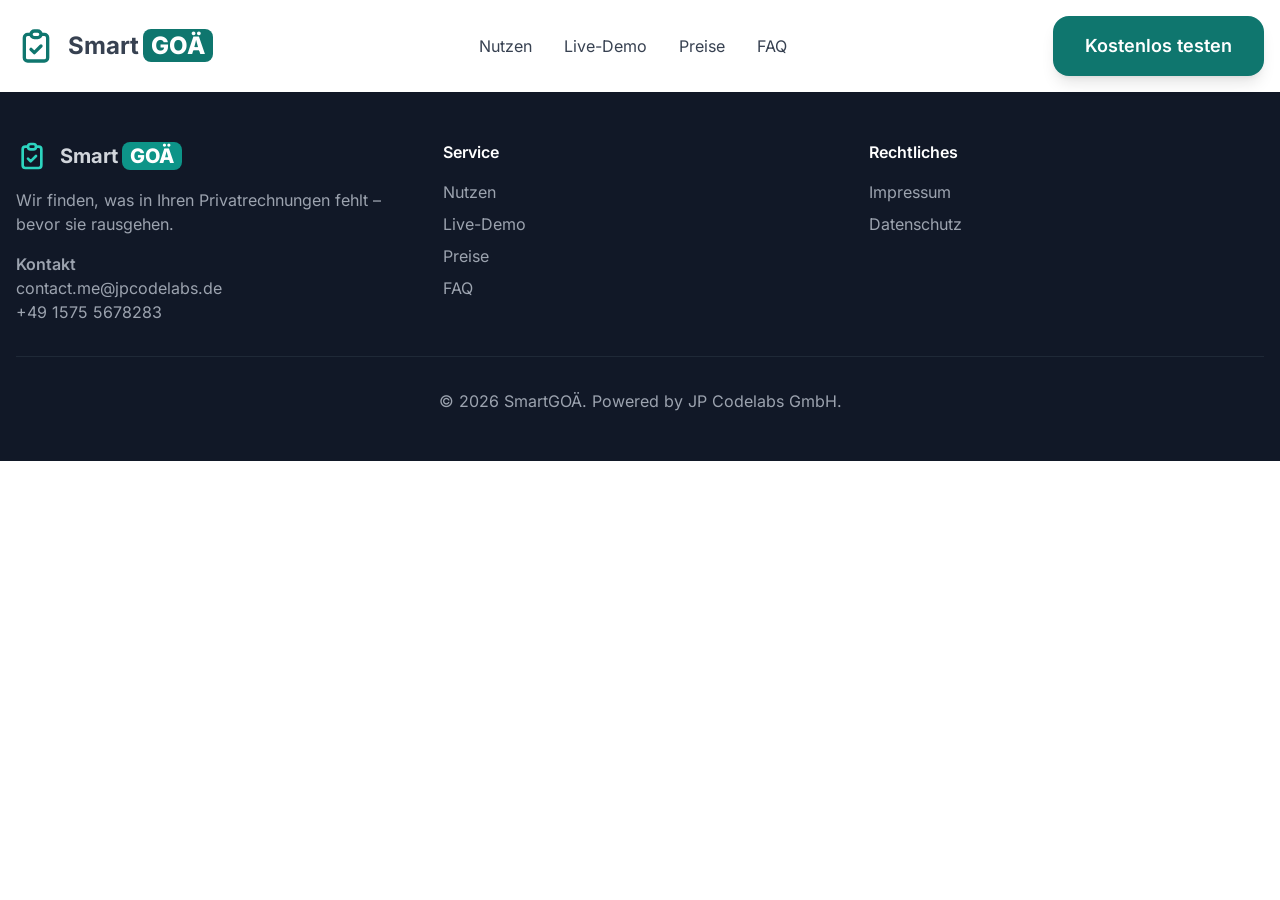
==== commit bdfa65b3: "Deploying to main from @ PaulDederer/smart-goae@098259c8fd3f2631eb9fd9b58f2b6f1108880389 🚀" ====
--- a/index.html
+++ b/index.html
@@ -17,7 +17,7 @@
     <meta property="og:type" content="website" />
     <meta property="og:url" content="https://abrechnung.jpcodelabs.com/" />
     <meta property="og:title" content="SmartGOÄ – GOÄ-Rechnungsprüfung für Privatpraxen" />
-    <meta property="og:description" content="Leistung erbracht, dokumentiert – und nicht abgerechnet? SmartGOÄ gleicht jede Privatrechnung mit der Dokumentation ab, bevor sie rausgeht. Ab 49 € im Monat, monatlich kündbar." />
+    <meta property="og:description" content="Leistung erbracht, dokumentiert – und nicht abgerechnet? SmartGOÄ gleicht jede Privatrechnung mit der Dokumentation ab, bevor sie rausgeht. 30 Tage kostenlos testen, danach ab 49 € im Monat." />
     <meta property="og:locale" content="de_DE" />
     <meta property="og:site_name" content="SmartGOÄ" />
     <meta property="og:image" content="https://xn--smartgo-cxa.de/og-image.png" />
@@ -61,8 +61,8 @@
       }
     }
     </script>
-    <script type="module" crossorigin src="/assets/index-Cmw_TV22.js"></script>
-    <link rel="stylesheet" crossorigin href="/assets/index-_U4qz0xu.css">
+    <script type="module" crossorigin src="/assets/index-hwNz7Eus.js"></script>
+    <link rel="stylesheet" crossorigin href="/assets/index-EA6cUPiL.css">
   </head>
   <body>
     <div id="app"></div>
--- a/assets/index-EA6cUPiL.css
+++ b/assets/index-EA6cUPiL.css
@@ -0,0 +1 @@
+@font-face{font-family:Inter Variable;font-style:normal;font-display:swap;font-weight:100 900;src:url(/assets/inter-cyrillic-ext-wght-normal-BOeWTOD4.woff2)format("woff2-variations");unicode-range:U+460-52F,U+1C80-1C8A,U+20B4,U+2DE0-2DFF,U+A640-A69F,U+FE2E-FE2F}@font-face{font-family:Inter Variable;font-style:normal;font-display:swap;font-weight:100 900;src:url(/assets/inter-cyrillic-wght-normal-DqGufNeO.woff2)format("woff2-variations");unicode-range:U+301,U+400-45F,U+490-491,U+4B0-4B1,U+2116}@font-face{font-family:Inter Variable;font-style:normal;font-display:swap;font-weight:100 900;src:url(/assets/inter-greek-ext-wght-normal-DlzME5K_.woff2)format("woff2-variations");unicode-range:U+1F??}@font-face{font-family:Inter Variable;font-style:normal;font-display:swap;font-weight:100 900;src:url(/assets/inter-greek-wght-normal-CkhJZR-_.woff2)format("woff2-variations");unicode-range:U+370-377,U+37A-37F,U+384-38A,U+38C,U+38E-3A1,U+3A3-3FF}@font-face{font-family:Inter Variable;font-style:normal;font-display:swap;font-weight:100 900;src:url(/assets/inter-vietnamese-wght-normal-CBcvBZtf.woff2)format("woff2-variations");unicode-range:U+102-103,U+110-111,U+128-129,U+168-169,U+1A0-1A1,U+1AF-1B0,U+300-301,U+303-304,U+308-309,U+323,U+329,U+1EA0-1EF9,U+20AB}@font-face{font-family:Inter Variable;font-style:normal;font-display:swap;font-weight:100 900;src:url(/assets/inter-latin-ext-wght-normal-DO1Apj_S.woff2)format("woff2-variations");unicode-range:U+100-2BA,U+2BD-2C5,U+2C7-2CC,U+2CE-2D7,U+2DD-2FF,U+304,U+308,U+329,U+1D00-1DBF,U+1E00-1E9F,U+1EF2-1EFF,U+2020,U+20A0-20AB,U+20AD-20C0,U+2113,U+2C60-2C7F,U+A720-A7FF}@font-face{font-family:Inter Variable;font-style:normal;font-display:swap;font-weight:100 900;src:url(/assets/inter-latin-wght-normal-Dx4kXJAl.woff2)format("woff2-variations");unicode-range:U+??,U+131,U+152-153,U+2BB-2BC,U+2C6,U+2DA,U+2DC,U+304,U+308,U+329,U+2000-206F,U+20AC,U+2122,U+2191,U+2193,U+2212,U+2215,U+FEFF,U+FFFD}.fade-enter-active[data-v-b25f576f]{transition:opacity .4s,transform .4s}.fade-enter-from[data-v-b25f576f]{opacity:0;transform:translateY(6px)}.slide-enter-active[data-v-8c166661]{transition:opacity .4s,transform .4s}.slide-enter-from[data-v-8c166661]{opacity:0;transform:translateY(-6px)}*,:before,:after,::backdrop{--tw-border-spacing-x:0;--tw-border-spacing-y:0;--tw-translate-x:0;--tw-translate-y:0;--tw-rotate:0;--tw-skew-x:0;--tw-skew-y:0;--tw-scale-x:1;--tw-scale-y:1;--tw-pan-x: ;--tw-pan-y: ;--tw-pinch-zoom: ;--tw-scroll-snap-strictness:proximity;--tw-gradient-from-position: ;--tw-gradient-via-position: ;--tw-gradient-to-position: ;--tw-ordinal: ;--tw-slashed-zero: ;--tw-numeric-figure: ;--tw-numeric-spacing: ;--tw-numeric-fraction: ;--tw-ring-inset: ;--tw-ring-offset-width:0px;--tw-ring-offset-color:#fff;--tw-ring-color:#3b82f680;--tw-ring-offset-shadow:0 0 #0000;--tw-ring-shadow:0 0 #0000;--tw-shadow:0 0 #0000;--tw-shadow-colored:0 0 #0000;--tw-blur: ;--tw-brightness: ;--tw-contrast: ;--tw-grayscale: ;--tw-hue-rotate: ;--tw-invert: ;--tw-saturate: ;--tw-sepia: ;--tw-drop-shadow: ;--tw-backdrop-blur: ;--tw-backdrop-brightness: ;--tw-backdrop-contrast: ;--tw-backdrop-grayscale: ;--tw-backdrop-hue-rotate: ;--tw-backdrop-invert: ;--tw-backdrop-opacity: ;--tw-backdrop-saturate: ;--tw-backdrop-sepia: ;--tw-contain-size: ;--tw-contain-layout: ;--tw-contain-paint: ;--tw-contain-style: }*,:before,:after{box-sizing:border-box;border:0 solid #e5e7eb}:before,:after{--tw-content:""}html,:host{-webkit-text-size-adjust:100%;tab-size:4;font-feature-settings:normal;font-variation-settings:normal;-webkit-tap-highlight-color:transparent;font-family:Inter Variable,Inter,-apple-system,BlinkMacSystemFont,Segoe UI,Roboto,sans-serif;line-height:1.5}body{line-height:inherit;margin:0}hr{height:0;color:inherit;border-top-width:1px}abbr:where([title]){-webkit-text-decoration:underline dotted;text-decoration:underline dotted}h1,h2,h3,h4,h5,h6{font-size:inherit;font-weight:inherit}a{color:inherit;-webkit-text-decoration:inherit;text-decoration:inherit}b,strong{font-weight:bolder}code,kbd,samp,pre{font-feature-settings:normal;font-variation-settings:normal;font-family:ui-monospace,SFMono-Regular,Menlo,Monaco,Consolas,Liberation Mono,Courier New,monospace;font-size:1em}small{font-size:80%}sub,sup{vertical-align:baseline;font-size:75%;line-height:0;position:relative}sub{bottom:-.25em}sup{top:-.5em}table{text-indent:0;border-color:inherit;border-collapse:collapse}button,input,optgroup,select,textarea{font-feature-settings:inherit;font-variation-settings:inherit;font-family:inherit;font-size:100%;font-weight:inherit;line-height:inherit;letter-spacing:inherit;color:inherit;margin:0;padding:0}button,select{text-transform:none}button,input:where([type=button]),input:where([type=reset]),input:where([type=submit]){-webkit-appearance:button;background-color:#0000;background-image:none}:-moz-focusring{outline:auto}:-moz-ui-invalid{box-shadow:none}progress{vertical-align:baseline}::-webkit-inner-spin-button{height:auto}::-webkit-outer-spin-button{height:auto}[type=search]{-webkit-appearance:textfield;outline-offset:-2px}::-webkit-search-decoration{-webkit-appearance:none}::-webkit-file-upload-button{-webkit-appearance:button;font:inherit}summary{display:list-item}blockquote,dl,dd,h1,h2,h3,h4,h5,h6,hr,figure,p,pre{margin:0}fieldset{margin:0;padding:0}legend{padding:0}ol,ul,menu{margin:0;padding:0;list-style:none}dialog{padding:0}textarea{resize:vertical}input::-moz-placeholder{opacity:1;color:#9ca3af}textarea::-moz-placeholder{opacity:1;color:#9ca3af}input::placeholder,textarea::placeholder{opacity:1;color:#9ca3af}button,[role=button]{cursor:pointer}:disabled{cursor:default}img,svg,video,canvas,audio,iframe,embed,object{vertical-align:middle;display:block}img,video{max-width:100%;height:auto}[hidden]:where(:not([hidden=until-found])){display:none}html{scroll-behavior:smooth;scroll-padding-top:5rem}body{-webkit-font-smoothing:antialiased;-moz-osx-font-smoothing:grayscale;font-family:Inter Variable,Inter,-apple-system,BlinkMacSystemFont,Segoe UI,Roboto,sans-serif}section[id]{scroll-margin-top:5rem}.container{width:100%}@media (width>=640px){.container{max-width:640px}}@media (width>=768px){.container{max-width:768px}}@media (width>=1024px){.container{max-width:1024px}}@media (width>=1280px){.container{max-width:1280px}}@media (width>=1536px){.container{max-width:1536px}}.prose{color:var(--tw-prose-body);max-width:65ch}.prose :where(p):not(:where([class~=not-prose],[class~=not-prose] *)){margin-top:1.25em;margin-bottom:1.25em}.prose :where([class~=lead]):not(:where([class~=not-prose],[class~=not-prose] *)){color:var(--tw-prose-lead);margin-top:1.2em;margin-bottom:1.2em;font-size:1.25em;line-height:1.6}.prose :where(a):not(:where([class~=not-prose],[class~=not-prose] *)){color:var(--tw-prose-links);font-weight:500;text-decoration:underline}.prose :where(strong):not(:where([class~=not-prose],[class~=not-prose] *)){color:var(--tw-prose-bold);font-weight:600}.prose :where(a strong):not(:where([class~=not-prose],[class~=not-prose] *)),.prose :where(blockquote strong):not(:where([class~=not-prose],[class~=not-prose] *)),.prose :where(thead th strong):not(:where([class~=not-prose],[class~=not-prose] *)){color:inherit}.prose :where(ol):not(:where([class~=not-prose],[class~=not-prose] *)){margin-top:1.25em;margin-bottom:1.25em;padding-inline-start:1.625em;list-style-type:decimal}.prose :where(ol[type=A]):not(:where([class~=not-prose],[class~=not-prose] *)){list-style-type:upper-alpha}.prose :where(ol[type=a]):not(:where([class~=not-prose],[class~=not-prose] *)){list-style-type:lower-alpha}.prose :where(ol[type=A s]):not(:where([class~=not-prose],[class~=not-prose] *)){list-style-type:upper-alpha}.prose :where(ol[type=a s]):not(:where([class~=not-prose],[class~=not-prose] *)){list-style-type:lower-alpha}.prose :where(ol[type=I]):not(:where([class~=not-prose],[class~=not-prose] *)){list-style-type:upper-roman}.prose :where(ol[type=i]):not(:where([class~=not-prose],[class~=not-prose] *)){list-style-type:lower-roman}.prose :where(ol[type=I s]):not(:where([class~=not-prose],[class~=not-prose] *)){list-style-type:upper-roman}.prose :where(ol[type=i s]):not(:where([class~=not-prose],[class~=not-prose] *)){list-style-type:lower-roman}.prose :where(ol[type="1"]):not(:where([class~=not-prose],[class~=not-prose] *)){list-style-type:decimal}.prose :where(ul):not(:where([class~=not-prose],[class~=not-prose] *)){margin-top:1.25em;margin-bottom:1.25em;padding-inline-start:1.625em;list-style-type:disc}.prose :where(ol>li):not(:where([class~=not-prose],[class~=not-prose] *))::marker{color:var(--tw-prose-counters);font-weight:400}.prose :where(ul>li):not(:where([class~=not-prose],[class~=not-prose] *))::marker{color:var(--tw-prose-bullets)}.prose :where(dt):not(:where([class~=not-prose],[class~=not-prose] *)){color:var(--tw-prose-headings);margin-top:1.25em;font-weight:600}.prose :where(hr):not(:where([class~=not-prose],[class~=not-prose] *)){border-color:var(--tw-prose-hr);border-top-width:1px;margin-top:3em;margin-bottom:3em}.prose :where(blockquote):not(:where([class~=not-prose],[class~=not-prose] *)){color:var(--tw-prose-quotes);border-inline-start-width:.25rem;border-inline-start-color:var(--tw-prose-quote-borders);quotes:"“""”""‘""’";margin-top:1.6em;margin-bottom:1.6em;padding-inline-start:1em;font-style:italic;font-weight:500}.prose :where(blockquote p:first-of-type):not(:where([class~=not-prose],[class~=not-prose] *)):before{content:open-quote}.prose :where(blockquote p:last-of-type):not(:where([class~=not-prose],[class~=not-prose] *)):after{content:close-quote}.prose :where(h1):not(:where([class~=not-prose],[class~=not-prose] *)){color:var(--tw-prose-headings);margin-top:0;margin-bottom:.888889em;font-size:2.25em;font-weight:800;line-height:1.11111}.prose :where(h1 strong):not(:where([class~=not-prose],[class~=not-prose] *)){color:inherit;font-weight:900}.prose :where(h2):not(:where([class~=not-prose],[class~=not-prose] *)){color:var(--tw-prose-headings);margin-top:2em;margin-bottom:1em;font-size:1.5em;font-weight:700;line-height:1.33333}.prose :where(h2 strong):not(:where([class~=not-prose],[class~=not-prose] *)){color:inherit;font-weight:800}.prose :where(h3):not(:where([class~=not-prose],[class~=not-prose] *)){color:var(--tw-prose-headings);margin-top:1.6em;margin-bottom:.6em;font-size:1.25em;font-weight:600;line-height:1.6}.prose :where(h3 strong):not(:where([class~=not-prose],[class~=not-prose] *)){color:inherit;font-weight:700}.prose :where(h4):not(:where([class~=not-prose],[class~=not-prose] *)){color:var(--tw-prose-headings);margin-top:1.5em;margin-bottom:.5em;font-weight:600;line-height:1.5}.prose :where(h4 strong):not(:where([class~=not-prose],[class~=not-prose] *)){color:inherit;font-weight:700}.prose :where(img):not(:where([class~=not-prose],[class~=not-prose] *)){margin-top:2em;margin-bottom:2em}.prose :where(picture):not(:where([class~=not-prose],[class~=not-prose] *)){margin-top:2em;margin-bottom:2em;display:block}.prose :where(video):not(:where([class~=not-prose],[class~=not-prose] *)){margin-top:2em;margin-bottom:2em}.prose :where(kbd):not(:where([class~=not-prose],[class~=not-prose] *)){color:var(--tw-prose-kbd);box-shadow:0 0 0 1px var(--tw-prose-kbd-shadows), 0 3px 0 var(--tw-prose-kbd-shadows);padding-top:.1875em;padding-inline-end:.375em;padding-bottom:.1875em;border-radius:.3125rem;padding-inline-start:.375em;font-family:inherit;font-size:.875em;font-weight:500}.prose :where(code):not(:where([class~=not-prose],[class~=not-prose] *)){color:var(--tw-prose-code);font-size:.875em;font-weight:600}.prose :where(code):not(:where([class~=not-prose],[class~=not-prose] *)):before,.prose :where(code):not(:where([class~=not-prose],[class~=not-prose] *)):after{content:"`"}.prose :where(a code):not(:where([class~=not-prose],[class~=not-prose] *)),.prose :where(h1 code):not(:where([class~=not-prose],[class~=not-prose] *)){color:inherit}.prose :where(h2 code):not(:where([class~=not-prose],[class~=not-prose] *)){color:inherit;font-size:.875em}.prose :where(h3 code):not(:where([class~=not-prose],[class~=not-prose] *)){color:inherit;font-size:.9em}.prose :where(h4 code):not(:where([class~=not-prose],[class~=not-prose] *)),.prose :where(blockquote code):not(:where([class~=not-prose],[class~=not-prose] *)),.prose :where(thead th code):not(:where([class~=not-prose],[class~=not-prose] *)){color:inherit}.prose :where(pre):not(:where([class~=not-prose],[class~=not-prose] *)){color:var(--tw-prose-pre-code);background-color:var(--tw-prose-pre-bg);padding-top:.857143em;padding-inline-end:1.14286em;padding-bottom:.857143em;border-radius:.375rem;margin-top:1.71429em;margin-bottom:1.71429em;padding-inline-start:1.14286em;font-size:.875em;font-weight:400;line-height:1.71429;overflow-x:auto}.prose :where(pre code):not(:where([class~=not-prose],[class~=not-prose] *)){font-weight:inherit;color:inherit;font-size:inherit;font-family:inherit;line-height:inherit;background-color:#0000;border-width:0;border-radius:0;padding:0}.prose :where(pre code):not(:where([class~=not-prose],[class~=not-prose] *)):before,.prose :where(pre code):not(:where([class~=not-prose],[class~=not-prose] *)):after{content:none}.prose :where(table):not(:where([class~=not-prose],[class~=not-prose] *)){table-layout:auto;width:100%;margin-top:2em;margin-bottom:2em;font-size:.875em;line-height:1.71429}.prose :where(thead):not(:where([class~=not-prose],[class~=not-prose] *)){border-bottom-width:1px;border-bottom-color:var(--tw-prose-th-borders)}.prose :where(thead th):not(:where([class~=not-prose],[class~=not-prose] *)){color:var(--tw-prose-headings);vertical-align:bottom;padding-inline-end:.571429em;padding-bottom:.571429em;padding-inline-start:.571429em;font-weight:600}.prose :where(tbody tr):not(:where([class~=not-prose],[class~=not-prose] *)){border-bottom-width:1px;border-bottom-color:var(--tw-prose-td-borders)}.prose :where(tbody tr:last-child):not(:where([class~=not-prose],[class~=not-prose] *)){border-bottom-width:0}.prose :where(tbody td):not(:where([class~=not-prose],[class~=not-prose] *)){vertical-align:baseline}.prose :where(tfoot):not(:where([class~=not-prose],[class~=not-prose] *)){border-top-width:1px;border-top-color:var(--tw-prose-th-borders)}.prose :where(tfoot td):not(:where([class~=not-prose],[class~=not-prose] *)){vertical-align:top}.prose :where(th,td):not(:where([class~=not-prose],[class~=not-prose] *)){text-align:start}.prose :where(figure>*):not(:where([class~=not-prose],[class~=not-prose] *)){margin-top:0;margin-bottom:0}.prose :where(figcaption):not(:where([class~=not-prose],[class~=not-prose] *)){color:var(--tw-prose-captions);margin-top:.857143em;font-size:.875em;line-height:1.42857}.prose{--tw-prose-body:#374151;--tw-prose-headings:#111827;--tw-prose-lead:#4b5563;--tw-prose-links:#111827;--tw-prose-bold:#111827;--tw-prose-counters:#6b7280;--tw-prose-bullets:#d1d5db;--tw-prose-hr:#e5e7eb;--tw-prose-quotes:#111827;--tw-prose-quote-borders:#e5e7eb;--tw-prose-captions:#6b7280;--tw-prose-kbd:#111827;--tw-prose-kbd-shadows:#1118271a;--tw-prose-code:#111827;--tw-prose-pre-code:#e5e7eb;--tw-prose-pre-bg:#1f2937;--tw-prose-th-borders:#d1d5db;--tw-prose-td-borders:#e5e7eb;--tw-prose-invert-body:#d1d5db;--tw-prose-invert-headings:#fff;--tw-prose-invert-lead:#9ca3af;--tw-prose-invert-links:#fff;--tw-prose-invert-bold:#fff;--tw-prose-invert-counters:#9ca3af;--tw-prose-invert-bullets:#4b5563;--tw-prose-invert-hr:#374151;--tw-prose-invert-quotes:#f3f4f6;--tw-prose-invert-quote-borders:#374151;--tw-prose-invert-captions:#9ca3af;--tw-prose-invert-kbd:#fff;--tw-prose-invert-kbd-shadows:#ffffff1a;--tw-prose-invert-code:#fff;--tw-prose-invert-pre-code:#d1d5db;--tw-prose-invert-pre-bg:#00000080;--tw-prose-invert-th-borders:#4b5563;--tw-prose-invert-td-borders:#374151;font-size:1rem;line-height:1.75}.prose :where(picture>img):not(:where([class~=not-prose],[class~=not-prose] *)){margin-top:0;margin-bottom:0}.prose :where(li):not(:where([class~=not-prose],[class~=not-prose] *)){margin-top:.5em;margin-bottom:.5em}.prose :where(ol>li):not(:where([class~=not-prose],[class~=not-prose] *)),.prose :where(ul>li):not(:where([class~=not-prose],[class~=not-prose] *)){padding-inline-start:.375em}.prose :where(.prose>ul>li p):not(:where([class~=not-prose],[class~=not-prose] *)){margin-top:.75em;margin-bottom:.75em}.prose :where(.prose>ul>li>p:first-child):not(:where([class~=not-prose],[class~=not-prose] *)){margin-top:1.25em}.prose :where(.prose>ul>li>p:last-child):not(:where([class~=not-prose],[class~=not-prose] *)){margin-bottom:1.25em}.prose :where(.prose>ol>li>p:first-child):not(:where([class~=not-prose],[class~=not-prose] *)){margin-top:1.25em}.prose :where(.prose>ol>li>p:last-child):not(:where([class~=not-prose],[class~=not-prose] *)){margin-bottom:1.25em}.prose :where(ul ul,ul ol,ol ul,ol ol):not(:where([class~=not-prose],[class~=not-prose] *)){margin-top:.75em;margin-bottom:.75em}.prose :where(dl):not(:where([class~=not-prose],[class~=not-prose] *)){margin-top:1.25em;margin-bottom:1.25em}.prose :where(dd):not(:where([class~=not-prose],[class~=not-prose] *)){margin-top:.5em;padding-inline-start:1.625em}.prose :where(hr+*):not(:where([class~=not-prose],[class~=not-prose] *)),.prose :where(h2+*):not(:where([class~=not-prose],[class~=not-prose] *)),.prose :where(h3+*):not(:where([class~=not-prose],[class~=not-prose] *)),.prose :where(h4+*):not(:where([class~=not-prose],[class~=not-prose] *)){margin-top:0}.prose :where(thead th:first-child):not(:where([class~=not-prose],[class~=not-prose] *)){padding-inline-start:0}.prose :where(thead th:last-child):not(:where([class~=not-prose],[class~=not-prose] *)){padding-inline-end:0}.prose :where(tbody td,tfoot td):not(:where([class~=not-prose],[class~=not-prose] *)){padding-top:.571429em;padding-inline-end:.571429em;padding-bottom:.571429em;padding-inline-start:.571429em}.prose :where(tbody td:first-child,tfoot td:first-child):not(:where([class~=not-prose],[class~=not-prose] *)){padding-inline-start:0}.prose :where(tbody td:last-child,tfoot td:last-child):not(:where([class~=not-prose],[class~=not-prose] *)){padding-inline-end:0}.prose :where(figure):not(:where([class~=not-prose],[class~=not-prose] *)){margin-top:2em;margin-bottom:2em}.prose :where(.prose>:first-child):not(:where([class~=not-prose],[class~=not-prose] *)){margin-top:0}.prose :where(.prose>:last-child):not(:where([class~=not-prose],[class~=not-prose] *)){margin-bottom:0}.prose-lg{font-size:1.125rem;line-height:1.77778}.prose-lg :where(p):not(:where([class~=not-prose],[class~=not-prose] *)){margin-top:1.33333em;margin-bottom:1.33333em}.prose-lg :where([class~=lead]):not(:where([class~=not-prose],[class~=not-prose] *)){margin-top:1.09091em;margin-bottom:1.09091em;font-size:1.22222em;line-height:1.45455}.prose-lg :where(blockquote):not(:where([class~=not-prose],[class~=not-prose] *)){margin-top:1.66667em;margin-bottom:1.66667em;padding-inline-start:1em}.prose-lg :where(h1):not(:where([class~=not-prose],[class~=not-prose] *)){margin-top:0;margin-bottom:.833333em;font-size:2.66667em;line-height:1}.prose-lg :where(h2):not(:where([class~=not-prose],[class~=not-prose] *)){margin-top:1.86667em;margin-bottom:1.06667em;font-size:1.66667em;line-height:1.33333}.prose-lg :where(h3):not(:where([class~=not-prose],[class~=not-prose] *)){margin-top:1.66667em;margin-bottom:.666667em;font-size:1.33333em;line-height:1.5}.prose-lg :where(h4):not(:where([class~=not-prose],[class~=not-prose] *)){margin-top:1.77778em;margin-bottom:.444444em;line-height:1.55556}.prose-lg :where(img):not(:where([class~=not-prose],[class~=not-prose] *)),.prose-lg :where(picture):not(:where([class~=not-prose],[class~=not-prose] *)){margin-top:1.77778em;margin-bottom:1.77778em}.prose-lg :where(picture>img):not(:where([class~=not-prose],[class~=not-prose] *)){margin-top:0;margin-bottom:0}.prose-lg :where(video):not(:where([class~=not-prose],[class~=not-prose] *)){margin-top:1.77778em;margin-bottom:1.77778em}.prose-lg :where(kbd):not(:where([class~=not-prose],[class~=not-prose] *)){padding-top:.222222em;padding-inline-end:.444444em;padding-bottom:.222222em;border-radius:.3125rem;padding-inline-start:.444444em;font-size:.888889em}.prose-lg :where(code):not(:where([class~=not-prose],[class~=not-prose] *)){font-size:.888889em}.prose-lg :where(h2 code):not(:where([class~=not-prose],[class~=not-prose] *)){font-size:.866667em}.prose-lg :where(h3 code):not(:where([class~=not-prose],[class~=not-prose] *)){font-size:.875em}.prose-lg :where(pre):not(:where([class~=not-prose],[class~=not-prose] *)){padding-top:1em;padding-inline-end:1.5em;padding-bottom:1em;border-radius:.375rem;margin-top:2em;margin-bottom:2em;padding-inline-start:1.5em;font-size:.888889em;line-height:1.75}.prose-lg :where(ol):not(:where([class~=not-prose],[class~=not-prose] *)),.prose-lg :where(ul):not(:where([class~=not-prose],[class~=not-prose] *)){margin-top:1.33333em;margin-bottom:1.33333em;padding-inline-start:1.55556em}.prose-lg :where(li):not(:where([class~=not-prose],[class~=not-prose] *)){margin-top:.666667em;margin-bottom:.666667em}.prose-lg :where(ol>li):not(:where([class~=not-prose],[class~=not-prose] *)),.prose-lg :where(ul>li):not(:where([class~=not-prose],[class~=not-prose] *)){padding-inline-start:.444444em}.prose-lg :where(.prose-lg>ul>li p):not(:where([class~=not-prose],[class~=not-prose] *)){margin-top:.888889em;margin-bottom:.888889em}.prose-lg :where(.prose-lg>ul>li>p:first-child):not(:where([class~=not-prose],[class~=not-prose] *)){margin-top:1.33333em}.prose-lg :where(.prose-lg>ul>li>p:last-child):not(:where([class~=not-prose],[class~=not-prose] *)){margin-bottom:1.33333em}.prose-lg :where(.prose-lg>ol>li>p:first-child):not(:where([class~=not-prose],[class~=not-prose] *)){margin-top:1.33333em}.prose-lg :where(.prose-lg>ol>li>p:last-child):not(:where([class~=not-prose],[class~=not-prose] *)){margin-bottom:1.33333em}.prose-lg :where(ul ul,ul ol,ol ul,ol ol):not(:where([class~=not-prose],[class~=not-prose] *)){margin-top:.888889em;margin-bottom:.888889em}.prose-lg :where(dl):not(:where([class~=not-prose],[class~=not-prose] *)){margin-top:1.33333em;margin-bottom:1.33333em}.prose-lg :where(dt):not(:where([class~=not-prose],[class~=not-prose] *)){margin-top:1.33333em}.prose-lg :where(dd):not(:where([class~=not-prose],[class~=not-prose] *)){margin-top:.666667em;padding-inline-start:1.55556em}.prose-lg :where(hr):not(:where([class~=not-prose],[class~=not-prose] *)){margin-top:3.11111em;margin-bottom:3.11111em}.prose-lg :where(hr+*):not(:where([class~=not-prose],[class~=not-prose] *)),.prose-lg :where(h2+*):not(:where([class~=not-prose],[class~=not-prose] *)),.prose-lg :where(h3+*):not(:where([class~=not-prose],[class~=not-prose] *)),.prose-lg :where(h4+*):not(:where([class~=not-prose],[class~=not-prose] *)){margin-top:0}.prose-lg :where(table):not(:where([class~=not-prose],[class~=not-prose] *)){font-size:.888889em;line-height:1.5}.prose-lg :where(thead th):not(:where([class~=not-prose],[class~=not-prose] *)){padding-inline-end:.75em;padding-bottom:.75em;padding-inline-start:.75em}.prose-lg :where(thead th:first-child):not(:where([class~=not-prose],[class~=not-prose] *)){padding-inline-start:0}.prose-lg :where(thead th:last-child):not(:where([class~=not-prose],[class~=not-prose] *)){padding-inline-end:0}.prose-lg :where(tbody td,tfoot td):not(:where([class~=not-prose],[class~=not-prose] *)){padding-top:.75em;padding-inline-end:.75em;padding-bottom:.75em;padding-inline-start:.75em}.prose-lg :where(tbody td:first-child,tfoot td:first-child):not(:where([class~=not-prose],[class~=not-prose] *)){padding-inline-start:0}.prose-lg :where(tbody td:last-child,tfoot td:last-child):not(:where([class~=not-prose],[class~=not-prose] *)){padding-inline-end:0}.prose-lg :where(figure):not(:where([class~=not-prose],[class~=not-prose] *)){margin-top:1.77778em;margin-bottom:1.77778em}.prose-lg :where(figure>*):not(:where([class~=not-prose],[class~=not-prose] *)){margin-top:0;margin-bottom:0}.prose-lg :where(figcaption):not(:where([class~=not-prose],[class~=not-prose] *)){margin-top:1em;font-size:.888889em;line-height:1.5}.prose-lg :where(.prose-lg>:first-child):not(:where([class~=not-prose],[class~=not-prose] *)){margin-top:0}.prose-lg :where(.prose-lg>:last-child):not(:where([class~=not-prose],[class~=not-prose] *)){margin-bottom:0}.section{padding:5rem .5rem}@media (width>=640px){.section{padding-left:1.5rem;padding-right:1.5rem}}.container{max-width:80rem;margin-left:auto;margin-right:auto;padding-left:1rem;padding-right:1rem}@media (width>=640px){.container{padding-left:1.5rem;padding-right:1.5rem}}@media (width>=1024px){.container{padding-left:2rem;padding-right:2rem}}.card{--tw-border-opacity:1;border-width:1px;border-color:rgb(243 244 246/var(--tw-border-opacity,1));--tw-bg-opacity:1;background-color:rgb(255 255 255/var(--tw-bg-opacity,1));--tw-shadow:0 10px 15px -3px #0000001a, 0 4px 6px -4px #0000001a;--tw-shadow-colored:0 10px 15px -3px var(--tw-shadow-color), 0 4px 6px -4px var(--tw-shadow-color);box-shadow:var(--tw-ring-offset-shadow,0 0 #0000), var(--tw-ring-shadow,0 0 #0000), var(--tw-shadow);border-radius:1rem;padding:2rem;transition-property:box-shadow;transition-duration:.3s;transition-timing-function:cubic-bezier(.4,0,.2,1)}.card:hover{--tw-shadow:0 20px 25px -5px #0000001a, 0 8px 10px -6px #0000001a;--tw-shadow-colored:0 20px 25px -5px var(--tw-shadow-color), 0 8px 10px -6px var(--tw-shadow-color);box-shadow:var(--tw-ring-offset-shadow,0 0 #0000), var(--tw-ring-shadow,0 0 #0000), var(--tw-shadow)}.btn{transform:translate(var(--tw-translate-x), var(--tw-translate-y)) rotate(var(--tw-rotate)) skewX(var(--tw-skew-x)) skewY(var(--tw-skew-y)) scaleX(var(--tw-scale-x)) scaleY(var(--tw-scale-y));--tw-bg-opacity:1;background-color:rgb(15 118 110/var(--tw-bg-opacity,1));--tw-text-opacity:1;color:rgb(255 255 255/var(--tw-text-opacity,1));--tw-shadow:0 10px 15px -3px #0000001a, 0 4px 6px -4px #0000001a;--tw-shadow-colored:0 10px 15px -3px var(--tw-shadow-color), 0 4px 6px -4px var(--tw-shadow-color);box-shadow:var(--tw-ring-offset-shadow,0 0 #0000), var(--tw-ring-shadow,0 0 #0000), var(--tw-shadow);border-radius:1rem;align-items:center;padding:1rem 2rem;font-size:1.125rem;font-weight:600;line-height:1.75rem;transition-property:all;transition-duration:.3s;transition-timing-function:cubic-bezier(.4,0,.2,1);display:inline-flex}.btn:hover{--tw-scale-x:1.05;--tw-scale-y:1.05;transform:translate(var(--tw-translate-x), var(--tw-translate-y)) rotate(var(--tw-rotate)) skewX(var(--tw-skew-x)) skewY(var(--tw-skew-y)) scaleX(var(--tw-scale-x)) scaleY(var(--tw-scale-y));--tw-bg-opacity:1;background-color:rgb(17 94 89/var(--tw-bg-opacity,1));--tw-shadow:0 20px 25px -5px #0000001a, 0 8px 10px -6px #0000001a;--tw-shadow-colored:0 20px 25px -5px var(--tw-shadow-color), 0 8px 10px -6px var(--tw-shadow-color);box-shadow:var(--tw-ring-offset-shadow,0 0 #0000), var(--tw-ring-shadow,0 0 #0000), var(--tw-shadow)}.btn:focus{outline-offset:2px;--tw-ring-offset-shadow:var(--tw-ring-inset) 0 0 0 var(--tw-ring-offset-width) var(--tw-ring-offset-color);--tw-ring-shadow:var(--tw-ring-inset) 0 0 0 calc(2px + var(--tw-ring-offset-width)) var(--tw-ring-color);box-shadow:var(--tw-ring-offset-shadow), var(--tw-ring-shadow), var(--tw-shadow,0 0 #0000);--tw-ring-opacity:1;--tw-ring-color:rgb(15 118 110/var(--tw-ring-opacity,1));--tw-ring-offset-width:2px;outline:2px solid #0000}.btn-variant-secondary{transform:translate(var(--tw-translate-x), var(--tw-translate-y)) rotate(var(--tw-rotate)) skewX(var(--tw-skew-x)) skewY(var(--tw-skew-y)) scaleX(var(--tw-scale-x)) scaleY(var(--tw-scale-y));--tw-border-opacity:1;border-width:2px;border-color:rgb(229 231 235/var(--tw-border-opacity,1));--tw-bg-opacity:1;background-color:rgb(255 255 255/var(--tw-bg-opacity,1));--tw-text-opacity:1;color:rgb(17 24 39/var(--tw-text-opacity,1));--tw-shadow:0 10px 15px -3px #0000001a, 0 4px 6px -4px #0000001a;--tw-shadow-colored:0 10px 15px -3px var(--tw-shadow-color), 0 4px 6px -4px var(--tw-shadow-color);box-shadow:var(--tw-ring-offset-shadow,0 0 #0000), var(--tw-ring-shadow,0 0 #0000), var(--tw-shadow);border-radius:1rem;align-items:center;padding:1rem 2rem;font-size:1.125rem;font-weight:600;line-height:1.75rem;transition-property:all;transition-duration:.3s;transition-timing-function:cubic-bezier(.4,0,.2,1);display:inline-flex}.btn-variant-secondary:hover{--tw-scale-x:1.05;--tw-scale-y:1.05;transform:translate(var(--tw-translate-x), var(--tw-translate-y)) rotate(var(--tw-rotate)) skewX(var(--tw-skew-x)) skewY(var(--tw-skew-y)) scaleX(var(--tw-scale-x)) scaleY(var(--tw-scale-y));--tw-border-opacity:1;border-color:rgb(209 213 219/var(--tw-border-opacity,1));--tw-shadow:0 20px 25px -5px #0000001a, 0 8px 10px -6px #0000001a;--tw-shadow-colored:0 20px 25px -5px var(--tw-shadow-color), 0 8px 10px -6px var(--tw-shadow-color);box-shadow:var(--tw-ring-offset-shadow,0 0 #0000), var(--tw-ring-shadow,0 0 #0000), var(--tw-shadow)}.btn-variant-secondary:focus{outline-offset:2px;--tw-ring-offset-shadow:var(--tw-ring-inset) 0 0 0 var(--tw-ring-offset-width) var(--tw-ring-offset-color);--tw-ring-shadow:var(--tw-ring-inset) 0 0 0 calc(2px + var(--tw-ring-offset-width)) var(--tw-ring-color);box-shadow:var(--tw-ring-offset-shadow), var(--tw-ring-shadow), var(--tw-shadow,0 0 #0000);--tw-ring-opacity:1;--tw-ring-color:rgb(156 163 175/var(--tw-ring-opacity,1));--tw-ring-offset-width:2px;outline:2px solid #0000}.section-title{--tw-text-opacity:1;color:rgb(17 24 39/var(--tw-text-opacity,1));margin-bottom:1rem;font-size:1.875rem;font-weight:700;line-height:2.25rem}@media (width>=768px){.section-title{font-size:2.25rem;line-height:2.5rem}}.section-subtitle{--tw-text-opacity:1;max-width:48rem;color:rgb(75 85 99/var(--tw-text-opacity,1));margin-left:auto;margin-right:auto;font-size:1.25rem;line-height:1.75rem}.eyebrow{text-transform:uppercase;letter-spacing:.05em;--tw-text-opacity:1;color:rgb(15 118 110/var(--tw-text-opacity,1));margin-bottom:1rem;font-size:.875rem;font-weight:600;line-height:1.25rem}.badge{background-image:linear-gradient(to right, var(--tw-gradient-stops));--tw-gradient-from:#ccfbf1 var(--tw-gradient-from-position);--tw-gradient-to:#d1fae5 var(--tw-gradient-to-position);--tw-gradient-stops:var(--tw-gradient-from), var(--tw-gradient-to);--tw-text-opacity:1;color:rgb(17 94 89/var(--tw-text-opacity,1));border-radius:9999px;align-items:center;padding:.5rem 1rem;font-size:.875rem;font-weight:500;line-height:1.25rem;display:inline-flex}.sr-only{clip:rect(0, 0, 0, 0);white-space:nowrap;border-width:0;width:1px;height:1px;margin:-1px;padding:0;position:absolute;overflow:hidden}.absolute{position:absolute}.relative{position:relative}.sticky{position:sticky}.-top-2\.5{top:-.625rem}.-top-3{top:-.75rem}.left-0{left:0}.left-1\/2{left:50%}.right-3{right:.75rem}.top-0{top:0}.z-50{z-index:50}.col-span-2{grid-column:span 2/span 2}.-mx-4{margin-left:-1rem;margin-right:-1rem}.mx-1{margin-left:.25rem;margin-right:.25rem}.mx-auto{margin-left:auto;margin-right:auto}.mb-1{margin-bottom:.25rem}.mb-10{margin-bottom:2.5rem}.mb-12{margin-bottom:3rem}.mb-14{margin-bottom:3.5rem}.mb-2{margin-bottom:.5rem}.mb-3{margin-bottom:.75rem}.mb-4{margin-bottom:1rem}.mb-5{margin-bottom:1.25rem}.mb-6{margin-bottom:1.5rem}.mb-8{margin-bottom:2rem}.ml-1{margin-left:.25rem}.ml-2{margin-left:.5rem}.ml-3{margin-left:.75rem}.ml-4{margin-left:1rem}.ml-auto{margin-left:auto}.mr-1{margin-right:.25rem}.mr-1\.5{margin-right:.375rem}.mr-2{margin-right:.5rem}.mr-3{margin-right:.75rem}.mr-4{margin-right:1rem}.mt-0\.5{margin-top:.125rem}.mt-1{margin-top:.25rem}.mt-10{margin-top:2.5rem}.mt-12{margin-top:3rem}.mt-16{margin-top:4rem}.mt-2{margin-top:.5rem}.mt-24{margin-top:6rem}.mt-3{margin-top:.75rem}.mt-4{margin-top:1rem}.mt-6{margin-top:1.5rem}.mt-8{margin-top:2rem}.mt-auto{margin-top:auto}.mt-px{margin-top:1px}.block{display:block}.inline-block{display:inline-block}.flex{display:flex}.inline-flex{display:inline-flex}.table{display:table}.grid{display:grid}.hidden{display:none}.h-10{height:2.5rem}.h-12{height:3rem}.h-14{height:3.5rem}.h-16{height:4rem}.h-3{height:.75rem}.h-3\.5{height:.875rem}.h-4{height:1rem}.h-5{height:1.25rem}.h-6{height:1.5rem}.h-7{height:1.75rem}.h-8{height:2rem}.h-9{height:2.25rem}.min-h-screen{min-height:100vh}.w-10{width:2.5rem}.w-12{width:3rem}.w-14{width:3.5rem}.w-16{width:4rem}.w-2\/5{width:40%}.w-20{width:5rem}.w-24{width:6rem}.w-3{width:.75rem}.w-3\.5{width:.875rem}.w-4{width:1rem}.w-48{width:12rem}.w-5{width:1.25rem}.w-56{width:14rem}.w-6{width:1.5rem}.w-7{width:1.75rem}.w-8{width:2rem}.w-9{width:2.25rem}.w-full{width:100%}.min-w-0{min-width:0}.min-w-\[11rem\]{min-width:11rem}.min-w-\[36rem\]{min-width:36rem}.max-w-2xl{max-width:42rem}.max-w-3xl{max-width:48rem}.max-w-4xl{max-width:56rem}.max-w-5xl{max-width:64rem}.max-w-6xl{max-width:72rem}.max-w-md{max-width:28rem}.max-w-none{max-width:none}.max-w-sm{max-width:24rem}.flex-1{flex:1}.flex-shrink-0{flex-shrink:0}.-translate-x-1\/2{--tw-translate-x:-50%;transform:translate(var(--tw-translate-x), var(--tw-translate-y)) rotate(var(--tw-rotate)) skewX(var(--tw-skew-x)) skewY(var(--tw-skew-y)) scaleX(var(--tw-scale-x)) scaleY(var(--tw-scale-y))}.transform{transform:translate(var(--tw-translate-x), var(--tw-translate-y)) rotate(var(--tw-rotate)) skewX(var(--tw-skew-x)) skewY(var(--tw-skew-y)) scaleX(var(--tw-scale-x)) scaleY(var(--tw-scale-y))}@keyframes spin{to{transform:rotate(360deg)}}.animate-spin{animation:1s linear infinite spin}.cursor-pointer{cursor:pointer}.list-none{list-style-type:none}.grid-cols-1{grid-template-columns:repeat(1,minmax(0,1fr))}.grid-cols-2{grid-template-columns:repeat(2,minmax(0,1fr))}.grid-cols-3{grid-template-columns:repeat(3,minmax(0,1fr))}.flex-col{flex-direction:column}.flex-wrap{flex-wrap:wrap}.items-start{align-items:flex-start}.items-center{align-items:center}.items-baseline{align-items:baseline}.items-stretch{align-items:stretch}.justify-end{justify-content:flex-end}.justify-center{justify-content:center}.justify-between{justify-content:space-between}.gap-12{gap:3rem}.gap-2{gap:.5rem}.gap-3{gap:.75rem}.gap-4{gap:1rem}.gap-6{gap:1.5rem}.gap-8{gap:2rem}.gap-x-5{-moz-column-gap:1.25rem;column-gap:1.25rem}.gap-y-1{row-gap:.25rem}.space-x-8>:not([hidden])~:not([hidden]){--tw-space-x-reverse:0;margin-right:calc(2rem * var(--tw-space-x-reverse));margin-left:calc(2rem * calc(1 - var(--tw-space-x-reverse)))}.space-y-1>:not([hidden])~:not([hidden]){--tw-space-y-reverse:0;margin-top:calc(.25rem * calc(1 - var(--tw-space-y-reverse)));margin-bottom:calc(.25rem * var(--tw-space-y-reverse))}.space-y-2>:not([hidden])~:not([hidden]){--tw-space-y-reverse:0;margin-top:calc(.5rem * calc(1 - var(--tw-space-y-reverse)));margin-bottom:calc(.5rem * var(--tw-space-y-reverse))}.space-y-3>:not([hidden])~:not([hidden]){--tw-space-y-reverse:0;margin-top:calc(.75rem * calc(1 - var(--tw-space-y-reverse)));margin-bottom:calc(.75rem * var(--tw-space-y-reverse))}.space-y-4>:not([hidden])~:not([hidden]){--tw-space-y-reverse:0;margin-top:calc(1rem * calc(1 - var(--tw-space-y-reverse)));margin-bottom:calc(1rem * var(--tw-space-y-reverse))}.space-y-6>:not([hidden])~:not([hidden]){--tw-space-y-reverse:0;margin-top:calc(1.5rem * calc(1 - var(--tw-space-y-reverse)));margin-bottom:calc(1.5rem * var(--tw-space-y-reverse))}.space-y-8>:not([hidden])~:not([hidden]){--tw-space-y-reverse:0;margin-top:calc(2rem * calc(1 - var(--tw-space-y-reverse)));margin-bottom:calc(2rem * var(--tw-space-y-reverse))}.divide-y>:not([hidden])~:not([hidden]){--tw-divide-y-reverse:0;border-top-width:calc(1px * calc(1 - var(--tw-divide-y-reverse)));border-bottom-width:calc(1px * var(--tw-divide-y-reverse))}.divide-gray-100>:not([hidden])~:not([hidden]){--tw-divide-opacity:1;border-color:rgb(243 244 246/var(--tw-divide-opacity,1))}.divide-gray-200>:not([hidden])~:not([hidden]){--tw-divide-opacity:1;border-color:rgb(229 231 235/var(--tw-divide-opacity,1))}.self-start{align-self:flex-start}.overflow-hidden{overflow:hidden}.overflow-x-auto{overflow-x:auto}.truncate{text-overflow:ellipsis;white-space:nowrap;overflow:hidden}.hyphens-auto{-webkit-hyphens:auto;hyphens:auto}.whitespace-normal{white-space:normal}.whitespace-nowrap{white-space:nowrap}.rounded{border-radius:.25rem}.rounded-2xl{border-radius:1rem}.rounded-3xl{border-radius:1.5rem}.rounded-full{border-radius:9999px}.rounded-lg{border-radius:.5rem}.rounded-md{border-radius:.375rem}.rounded-xl{border-radius:.75rem}.border{border-width:1px}.border-2{border-width:2px}.border-y{border-top-width:1px;border-bottom-width:1px}.border-b{border-bottom-width:1px}.border-l-4{border-left-width:4px}.border-r{border-right-width:1px}.border-r-2{border-right-width:2px}.border-t{border-top-width:1px}.border-t-2{border-top-width:2px}.border-dashed{border-style:dashed}.border-brand-primary{--tw-border-opacity:1;border-color:rgb(15 118 110/var(--tw-border-opacity,1))}.border-gray-100{--tw-border-opacity:1;border-color:rgb(243 244 246/var(--tw-border-opacity,1))}.border-gray-200{--tw-border-opacity:1;border-color:rgb(229 231 235/var(--tw-border-opacity,1))}.border-gray-300{--tw-border-opacity:1;border-color:rgb(209 213 219/var(--tw-border-opacity,1))}.border-gray-800{--tw-border-opacity:1;border-color:rgb(31 41 55/var(--tw-border-opacity,1))}.border-gray-900{--tw-border-opacity:1;border-color:rgb(17 24 39/var(--tw-border-opacity,1))}.border-green-200{--tw-border-opacity:1;border-color:rgb(187 247 208/var(--tw-border-opacity,1))}.border-green-500{--tw-border-opacity:1;border-color:rgb(34 197 94/var(--tw-border-opacity,1))}.border-red-200{--tw-border-opacity:1;border-color:rgb(254 202 202/var(--tw-border-opacity,1))}.border-teal-200{--tw-border-opacity:1;border-color:rgb(153 246 228/var(--tw-border-opacity,1))}.border-teal-300{--tw-border-opacity:1;border-color:rgb(94 234 212/var(--tw-border-opacity,1))}.border-teal-500{--tw-border-opacity:1;border-color:rgb(20 184 166/var(--tw-border-opacity,1))}.border-transparent{border-color:#0000}.bg-amber-100{--tw-bg-opacity:1;background-color:rgb(254 243 199/var(--tw-bg-opacity,1))}.bg-amber-300{--tw-bg-opacity:1;background-color:rgb(252 211 77/var(--tw-bg-opacity,1))}.bg-amber-50{--tw-bg-opacity:1;background-color:rgb(255 251 235/var(--tw-bg-opacity,1))}.bg-brand-primary{--tw-bg-opacity:1;background-color:rgb(15 118 110/var(--tw-bg-opacity,1))}.bg-gray-100{--tw-bg-opacity:1;background-color:rgb(243 244 246/var(--tw-bg-opacity,1))}.bg-gray-200{--tw-bg-opacity:1;background-color:rgb(229 231 235/var(--tw-bg-opacity,1))}.bg-gray-50{--tw-bg-opacity:1;background-color:rgb(249 250 251/var(--tw-bg-opacity,1))}.bg-gray-900{--tw-bg-opacity:1;background-color:rgb(17 24 39/var(--tw-bg-opacity,1))}.bg-green-100{--tw-bg-opacity:1;background-color:rgb(220 252 231/var(--tw-bg-opacity,1))}.bg-green-300{--tw-bg-opacity:1;background-color:rgb(134 239 172/var(--tw-bg-opacity,1))}.bg-green-50{--tw-bg-opacity:1;background-color:rgb(240 253 244/var(--tw-bg-opacity,1))}.bg-green-50\/70{background-color:#f0fdf4b3}.bg-green-600{--tw-bg-opacity:1;background-color:rgb(22 163 74/var(--tw-bg-opacity,1))}.bg-red-300{--tw-bg-opacity:1;background-color:rgb(252 165 165/var(--tw-bg-opacity,1))}.bg-red-50{--tw-bg-opacity:1;background-color:rgb(254 242 242/var(--tw-bg-opacity,1))}.bg-sky-100{--tw-bg-opacity:1;background-color:rgb(224 242 254/var(--tw-bg-opacity,1))}.bg-teal-100{--tw-bg-opacity:1;background-color:rgb(204 251 241/var(--tw-bg-opacity,1))}.bg-teal-300{--tw-bg-opacity:1;background-color:rgb(94 234 212/var(--tw-bg-opacity,1))}.bg-teal-50{--tw-bg-opacity:1;background-color:rgb(240 253 250/var(--tw-bg-opacity,1))}.bg-teal-50\/70{background-color:#f0fdfab3}.bg-teal-600{--tw-bg-opacity:1;background-color:rgb(13 148 136/var(--tw-bg-opacity,1))}.bg-white{--tw-bg-opacity:1;background-color:rgb(255 255 255/var(--tw-bg-opacity,1))}.bg-white\/10{background-color:#ffffff1a}.bg-white\/20{background-color:#fff3}.bg-white\/60{background-color:#fff9}.bg-gradient-to-br{background-image:linear-gradient(to bottom right, var(--tw-gradient-stops))}.bg-gradient-to-r{background-image:linear-gradient(to right, var(--tw-gradient-stops))}.from-teal-50{--tw-gradient-from:#f0fdfa var(--tw-gradient-from-position);--tw-gradient-to:#f0fdfa00 var(--tw-gradient-to-position);--tw-gradient-stops:var(--tw-gradient-from), var(--tw-gradient-to)}.from-teal-700{--tw-gradient-from:#0f766e var(--tw-gradient-from-position);--tw-gradient-to:#0f766e00 var(--tw-gradient-to-position);--tw-gradient-stops:var(--tw-gradient-from), var(--tw-gradient-to)}.from-teal-800{--tw-gradient-from:#115e59 var(--tw-gradient-from-position);--tw-gradient-to:#115e5900 var(--tw-gradient-to-position);--tw-gradient-stops:var(--tw-gradient-from), var(--tw-gradient-to)}.via-brand-primary{--tw-gradient-to:#0f766e00 var(--tw-gradient-to-position);--tw-gradient-stops:var(--tw-gradient-from), #0f766e var(--tw-gradient-via-position), var(--tw-gradient-to)}.via-white{--tw-gradient-to:#fff0 var(--tw-gradient-to-position);--tw-gradient-stops:var(--tw-gradient-from), #fff var(--tw-gradient-via-position), var(--tw-gradient-to)}.to-sky-50{--tw-gradient-to:#f0f9ff var(--tw-gradient-to-position)}.to-sky-600{--tw-gradient-to:#0284c7 var(--tw-gradient-to-position)}.to-sky-700{--tw-gradient-to:#0369a1 var(--tw-gradient-to-position)}.p-0\.5{padding:.125rem}.p-3{padding:.75rem}.p-4{padding:1rem}.p-6{padding:1.5rem}.p-8{padding:2rem}.px-1{padding-left:.25rem;padding-right:.25rem}.px-1\.5{padding-left:.375rem;padding-right:.375rem}.px-10{padding-left:2.5rem;padding-right:2.5rem}.px-2{padding-left:.5rem;padding-right:.5rem}.px-2\.5{padding-left:.625rem;padding-right:.625rem}.px-3{padding-left:.75rem;padding-right:.75rem}.px-4{padding-left:1rem;padding-right:1rem}.px-5{padding-left:1.25rem;padding-right:1.25rem}.px-6{padding-left:1.5rem;padding-right:1.5rem}.py-0\.5{padding-top:.125rem;padding-bottom:.125rem}.py-1{padding-top:.25rem;padding-bottom:.25rem}.py-1\.5{padding-top:.375rem;padding-bottom:.375rem}.py-10{padding-top:2.5rem;padding-bottom:2.5rem}.py-12{padding-top:3rem;padding-bottom:3rem}.py-16{padding-top:4rem;padding-bottom:4rem}.py-2{padding-top:.5rem;padding-bottom:.5rem}.py-2\.5{padding-top:.625rem;padding-bottom:.625rem}.py-3{padding-top:.75rem;padding-bottom:.75rem}.py-4{padding-top:1rem;padding-bottom:1rem}.py-5{padding-top:1.25rem;padding-bottom:1.25rem}.py-8{padding-top:2rem;padding-bottom:2rem}.pb-2{padding-bottom:.5rem}.pb-4{padding-bottom:1rem}.pb-5{padding-bottom:1.25rem}.pl-1{padding-left:.25rem}.pr-2{padding-right:.5rem}.pr-4{padding-right:1rem}.pr-9{padding-right:2.25rem}.pt-2{padding-top:.5rem}.pt-6{padding-top:1.5rem}.pt-8{padding-top:2rem}.text-left{text-align:left}.text-center{text-align:center}.text-right{text-align:right}.align-top{vertical-align:top}.text-2xl{font-size:1.5rem;line-height:2rem}.text-3xl{font-size:1.875rem;line-height:2.25rem}.text-4xl{font-size:2.25rem;line-height:2.5rem}.text-\[10px\]{font-size:10px}.text-\[11px\]{font-size:11px}.text-base{font-size:1rem;line-height:1.5rem}.text-lg{font-size:1.125rem;line-height:1.75rem}.text-sm{font-size:.875rem;line-height:1.25rem}.text-xl{font-size:1.25rem;line-height:1.75rem}.text-xs{font-size:.75rem;line-height:1rem}.font-bold{font-weight:700}.font-extrabold{font-weight:800}.font-medium{font-weight:500}.font-normal{font-weight:400}.font-semibold{font-weight:600}.uppercase{text-transform:uppercase}.italic{font-style:italic}.tabular-nums{--tw-numeric-spacing:tabular-nums;font-variant-numeric:var(--tw-ordinal) var(--tw-slashed-zero) var(--tw-numeric-figure) var(--tw-numeric-spacing) var(--tw-numeric-fraction)}.leading-relaxed{line-height:1.625}.leading-tight{line-height:1.25}.tracking-tight{letter-spacing:-.025em}.tracking-wide{letter-spacing:.025em}.tracking-wider{letter-spacing:.05em}.text-amber-600{--tw-text-opacity:1;color:rgb(217 119 6/var(--tw-text-opacity,1))}.text-amber-700{--tw-text-opacity:1;color:rgb(180 83 9/var(--tw-text-opacity,1))}.text-amber-800{--tw-text-opacity:1;color:rgb(146 64 14/var(--tw-text-opacity,1))}.text-blue-600{--tw-text-opacity:1;color:rgb(37 99 235/var(--tw-text-opacity,1))}.text-brand-primary{--tw-text-opacity:1;color:rgb(15 118 110/var(--tw-text-opacity,1))}.text-gray-200{--tw-text-opacity:1;color:rgb(229 231 235/var(--tw-text-opacity,1))}.text-gray-300{--tw-text-opacity:1;color:rgb(209 213 219/var(--tw-text-opacity,1))}.text-gray-400{--tw-text-opacity:1;color:rgb(156 163 175/var(--tw-text-opacity,1))}.text-gray-500{--tw-text-opacity:1;color:rgb(107 114 128/var(--tw-text-opacity,1))}.text-gray-600{--tw-text-opacity:1;color:rgb(75 85 99/var(--tw-text-opacity,1))}.text-gray-700{--tw-text-opacity:1;color:rgb(55 65 81/var(--tw-text-opacity,1))}.text-gray-800{--tw-text-opacity:1;color:rgb(31 41 55/var(--tw-text-opacity,1))}.text-gray-900{--tw-text-opacity:1;color:rgb(17 24 39/var(--tw-text-opacity,1))}.text-green-600{--tw-text-opacity:1;color:rgb(22 163 74/var(--tw-text-opacity,1))}.text-green-700{--tw-text-opacity:1;color:rgb(21 128 61/var(--tw-text-opacity,1))}.text-green-800{--tw-text-opacity:1;color:rgb(22 101 52/var(--tw-text-opacity,1))}.text-green-900{--tw-text-opacity:1;color:rgb(20 83 45/var(--tw-text-opacity,1))}.text-red-700{--tw-text-opacity:1;color:rgb(185 28 28/var(--tw-text-opacity,1))}.text-red-800{--tw-text-opacity:1;color:rgb(153 27 27/var(--tw-text-opacity,1))}.text-sky-700{--tw-text-opacity:1;color:rgb(3 105 161/var(--tw-text-opacity,1))}.text-teal-100{--tw-text-opacity:1;color:rgb(204 251 241/var(--tw-text-opacity,1))}.text-teal-200{--tw-text-opacity:1;color:rgb(153 246 228/var(--tw-text-opacity,1))}.text-teal-300{--tw-text-opacity:1;color:rgb(94 234 212/var(--tw-text-opacity,1))}.text-teal-400{--tw-text-opacity:1;color:rgb(45 212 191/var(--tw-text-opacity,1))}.text-teal-700{--tw-text-opacity:1;color:rgb(15 118 110/var(--tw-text-opacity,1))}.text-teal-800{--tw-text-opacity:1;color:rgb(17 94 89/var(--tw-text-opacity,1))}.text-teal-900{--tw-text-opacity:1;color:rgb(19 78 74/var(--tw-text-opacity,1))}.text-white{--tw-text-opacity:1;color:rgb(255 255 255/var(--tw-text-opacity,1))}.text-white\/90{color:#ffffffe6}.underline{text-decoration-line:underline}.line-through{text-decoration-line:line-through}.accent-teal-700{accent-color:#0f766e}.opacity-25{opacity:.25}.opacity-75{opacity:.75}.shadow-2xl{--tw-shadow:0 25px 50px -12px #00000040;--tw-shadow-colored:0 25px 50px -12px var(--tw-shadow-color);box-shadow:var(--tw-ring-offset-shadow,0 0 #0000), var(--tw-ring-shadow,0 0 #0000), var(--tw-shadow)}.shadow-lg{--tw-shadow:0 10px 15px -3px #0000001a, 0 4px 6px -4px #0000001a;--tw-shadow-colored:0 10px 15px -3px var(--tw-shadow-color), 0 4px 6px -4px var(--tw-shadow-color);box-shadow:var(--tw-ring-offset-shadow,0 0 #0000), var(--tw-ring-shadow,0 0 #0000), var(--tw-shadow)}.shadow-md{--tw-shadow:0 4px 6px -1px #0000001a, 0 2px 4px -2px #0000001a;--tw-shadow-colored:0 4px 6px -1px var(--tw-shadow-color), 0 2px 4px -2px var(--tw-shadow-color);box-shadow:var(--tw-ring-offset-shadow,0 0 #0000), var(--tw-ring-shadow,0 0 #0000), var(--tw-shadow)}.shadow-sm{--tw-shadow:0 1px 2px 0 #0000000d;--tw-shadow-colored:0 1px 2px 0 var(--tw-shadow-color);box-shadow:var(--tw-ring-offset-shadow,0 0 #0000), var(--tw-ring-shadow,0 0 #0000), var(--tw-shadow)}.shadow-xl{--tw-shadow:0 20px 25px -5px #0000001a, 0 8px 10px -6px #0000001a;--tw-shadow-colored:0 20px 25px -5px var(--tw-shadow-color), 0 8px 10px -6px var(--tw-shadow-color);box-shadow:var(--tw-ring-offset-shadow,0 0 #0000), var(--tw-ring-shadow,0 0 #0000), var(--tw-shadow)}.ring-1{--tw-ring-offset-shadow:var(--tw-ring-inset) 0 0 0 var(--tw-ring-offset-width) var(--tw-ring-offset-color);--tw-ring-shadow:var(--tw-ring-inset) 0 0 0 calc(1px + var(--tw-ring-offset-width)) var(--tw-ring-color);box-shadow:var(--tw-ring-offset-shadow), var(--tw-ring-shadow), var(--tw-shadow,0 0 #0000)}.ring-2{--tw-ring-offset-shadow:var(--tw-ring-inset) 0 0 0 var(--tw-ring-offset-width) var(--tw-ring-offset-color);--tw-ring-shadow:var(--tw-ring-inset) 0 0 0 calc(2px + var(--tw-ring-offset-width)) var(--tw-ring-color);box-shadow:var(--tw-ring-offset-shadow), var(--tw-ring-shadow), var(--tw-shadow,0 0 #0000)}.ring-brand-primary{--tw-ring-opacity:1;--tw-ring-color:rgb(15 118 110/var(--tw-ring-opacity,1))}.filter{filter:var(--tw-blur) var(--tw-brightness) var(--tw-contrast) var(--tw-grayscale) var(--tw-hue-rotate) var(--tw-invert) var(--tw-saturate) var(--tw-sepia) var(--tw-drop-shadow)}.transition{transition-property:color,background-color,border-color,text-decoration-color,fill,stroke,opacity,box-shadow,transform,filter,-webkit-backdrop-filter,backdrop-filter;transition-duration:.15s;transition-timing-function:cubic-bezier(.4,0,.2,1)}.transition-all{transition-property:all;transition-duration:.15s;transition-timing-function:cubic-bezier(.4,0,.2,1)}.transition-colors{transition-property:color,background-color,border-color,text-decoration-color,fill,stroke;transition-duration:.15s;transition-timing-function:cubic-bezier(.4,0,.2,1)}.transition-transform{transition-property:transform;transition-duration:.15s;transition-timing-function:cubic-bezier(.4,0,.2,1)}.duration-300{transition-duration:.3s}.hover\:scale-105:hover{--tw-scale-x:1.05;--tw-scale-y:1.05;transform:translate(var(--tw-translate-x), var(--tw-translate-y)) rotate(var(--tw-rotate)) skewX(var(--tw-skew-x)) skewY(var(--tw-skew-y)) scaleX(var(--tw-scale-x)) scaleY(var(--tw-scale-y))}.hover\:border-brand-primary:hover{--tw-border-opacity:1;border-color:rgb(15 118 110/var(--tw-border-opacity,1))}.hover\:border-gray-300:hover{--tw-border-opacity:1;border-color:rgb(209 213 219/var(--tw-border-opacity,1))}.hover\:bg-brand-primary-dark:hover{--tw-bg-opacity:1;background-color:rgb(17 94 89/var(--tw-bg-opacity,1))}.hover\:bg-gray-50:hover{--tw-bg-opacity:1;background-color:rgb(249 250 251/var(--tw-bg-opacity,1))}.hover\:bg-gray-800:hover{--tw-bg-opacity:1;background-color:rgb(31 41 55/var(--tw-bg-opacity,1))}.hover\:bg-teal-200:hover{--tw-bg-opacity:1;background-color:rgb(153 246 228/var(--tw-bg-opacity,1))}.hover\:bg-teal-50:hover{--tw-bg-opacity:1;background-color:rgb(240 253 250/var(--tw-bg-opacity,1))}.hover\:bg-teal-50\/50:hover{background-color:#f0fdfa80}.hover\:bg-white:hover{--tw-bg-opacity:1;background-color:rgb(255 255 255/var(--tw-bg-opacity,1))}.hover\:text-blue-800:hover{--tw-text-opacity:1;color:rgb(30 64 175/var(--tw-text-opacity,1))}.hover\:text-brand-primary:hover{--tw-text-opacity:1;color:rgb(15 118 110/var(--tw-text-opacity,1))}.hover\:text-brand-primary\/80:hover{color:#0f766ecc}.hover\:text-gray-800:hover{--tw-text-opacity:1;color:rgb(31 41 55/var(--tw-text-opacity,1))}.hover\:text-white:hover{--tw-text-opacity:1;color:rgb(255 255 255/var(--tw-text-opacity,1))}.focus\:border-brand-primary:focus{--tw-border-opacity:1;border-color:rgb(15 118 110/var(--tw-border-opacity,1))}.focus\:outline-none:focus{outline-offset:2px;outline:2px solid #0000}.focus\:ring-2:focus{--tw-ring-offset-shadow:var(--tw-ring-inset) 0 0 0 var(--tw-ring-offset-width) var(--tw-ring-offset-color);--tw-ring-shadow:var(--tw-ring-inset) 0 0 0 calc(2px + var(--tw-ring-offset-width)) var(--tw-ring-color);box-shadow:var(--tw-ring-offset-shadow), var(--tw-ring-shadow), var(--tw-shadow,0 0 #0000)}.focus\:ring-teal-200:focus{--tw-ring-opacity:1;--tw-ring-color:rgb(153 246 228/var(--tw-ring-opacity,1))}.disabled\:opacity-60:disabled{opacity:.6}.disabled\:hover\:scale-100:hover:disabled{--tw-scale-x:1;--tw-scale-y:1;transform:translate(var(--tw-translate-x), var(--tw-translate-y)) rotate(var(--tw-rotate)) skewX(var(--tw-skew-x)) skewY(var(--tw-skew-y)) scaleX(var(--tw-scale-x)) scaleY(var(--tw-scale-y))}.group[open] .group-open\:rotate-45{--tw-rotate:45deg;transform:translate(var(--tw-translate-x), var(--tw-translate-y)) rotate(var(--tw-rotate)) skewX(var(--tw-skew-x)) skewY(var(--tw-skew-y)) scaleX(var(--tw-scale-x)) scaleY(var(--tw-scale-y))}.group:hover .group-hover\:translate-x-1{--tw-translate-x:.25rem;transform:translate(var(--tw-translate-x), var(--tw-translate-y)) rotate(var(--tw-rotate)) skewX(var(--tw-skew-x)) skewY(var(--tw-skew-y)) scaleX(var(--tw-scale-x)) scaleY(var(--tw-scale-y))}.prose-h2\:mb-3 :where(h2):not(:where([class~=not-prose],[class~=not-prose] *)){margin-bottom:.75rem}.prose-h2\:mt-10 :where(h2):not(:where([class~=not-prose],[class~=not-prose] *)){margin-top:2.5rem}.prose-h2\:text-2xl :where(h2):not(:where([class~=not-prose],[class~=not-prose] *)){font-size:1.5rem;line-height:2rem}.prose-h2\:text-xl :where(h2):not(:where([class~=not-prose],[class~=not-prose] *)){font-size:1.25rem;line-height:1.75rem}@media (width>=640px){.sm\:col-span-1{grid-column:span 1/span 1}.sm\:inline-block{display:inline-block}.sm\:flex{display:flex}.sm\:table-cell{display:table-cell}.sm\:w-24{width:6rem}.sm\:w-64{width:16rem}.sm\:grid-cols-2{grid-template-columns:repeat(2,minmax(0,1fr))}.sm\:grid-cols-3{grid-template-columns:repeat(3,minmax(0,1fr))}.sm\:flex-row{flex-direction:row}.sm\:items-end{align-items:flex-end}.sm\:items-center{align-items:center}.sm\:gap-3{gap:.75rem}.sm\:p-10{padding:2.5rem}.sm\:p-3{padding:.75rem}.sm\:p-5{padding:1.25rem}.sm\:p-6{padding:1.5rem}.sm\:p-8{padding:2rem}.sm\:px-10{padding-left:2.5rem;padding-right:2.5rem}.sm\:px-3{padding-left:.75rem;padding-right:.75rem}.sm\:px-4{padding-left:1rem;padding-right:1rem}.sm\:px-5{padding-left:1.25rem;padding-right:1.25rem}.sm\:px-6{padding-left:1.5rem;padding-right:1.5rem}.sm\:py-10{padding-top:2.5rem;padding-bottom:2.5rem}.sm\:py-12{padding-top:3rem;padding-bottom:3rem}.sm\:text-right{text-align:right}.sm\:text-2xl{font-size:1.5rem;line-height:2rem}.sm\:text-4xl{font-size:2.25rem;line-height:2.5rem}.sm\:text-5xl{font-size:3rem;line-height:1}.sm\:text-sm{font-size:.875rem;line-height:1.25rem}}@media (width>=768px){.md\:flex{display:flex}.md\:grid-cols-2{grid-template-columns:repeat(2,minmax(0,1fr))}.md\:grid-cols-3{grid-template-columns:repeat(3,minmax(0,1fr))}.md\:text-4xl{font-size:2.25rem;line-height:2.5rem}.md\:text-5xl{font-size:3rem;line-height:1}}@media (width>=1024px){.lg\:sticky{position:sticky}.lg\:top-24{top:6rem}.lg\:flex{display:flex}.lg\:inline-flex{display:inline-flex}.lg\:hidden{display:none}.lg\:min-w-0{min-width:0}.lg\:grid-cols-2{grid-template-columns:repeat(2,minmax(0,1fr))}.lg\:grid-cols-\[15rem_1fr\]{grid-template-columns:15rem 1fr}.lg\:grid-cols-\[1fr_22rem\]{grid-template-columns:1fr 22rem}.lg\:flex-col{flex-direction:column}.lg\:p-8{padding:2rem}.lg\:pb-0{padding-bottom:0}}.\[\&\:\:-webkit-details-marker\]\:hidden::-webkit-details-marker{display:none}
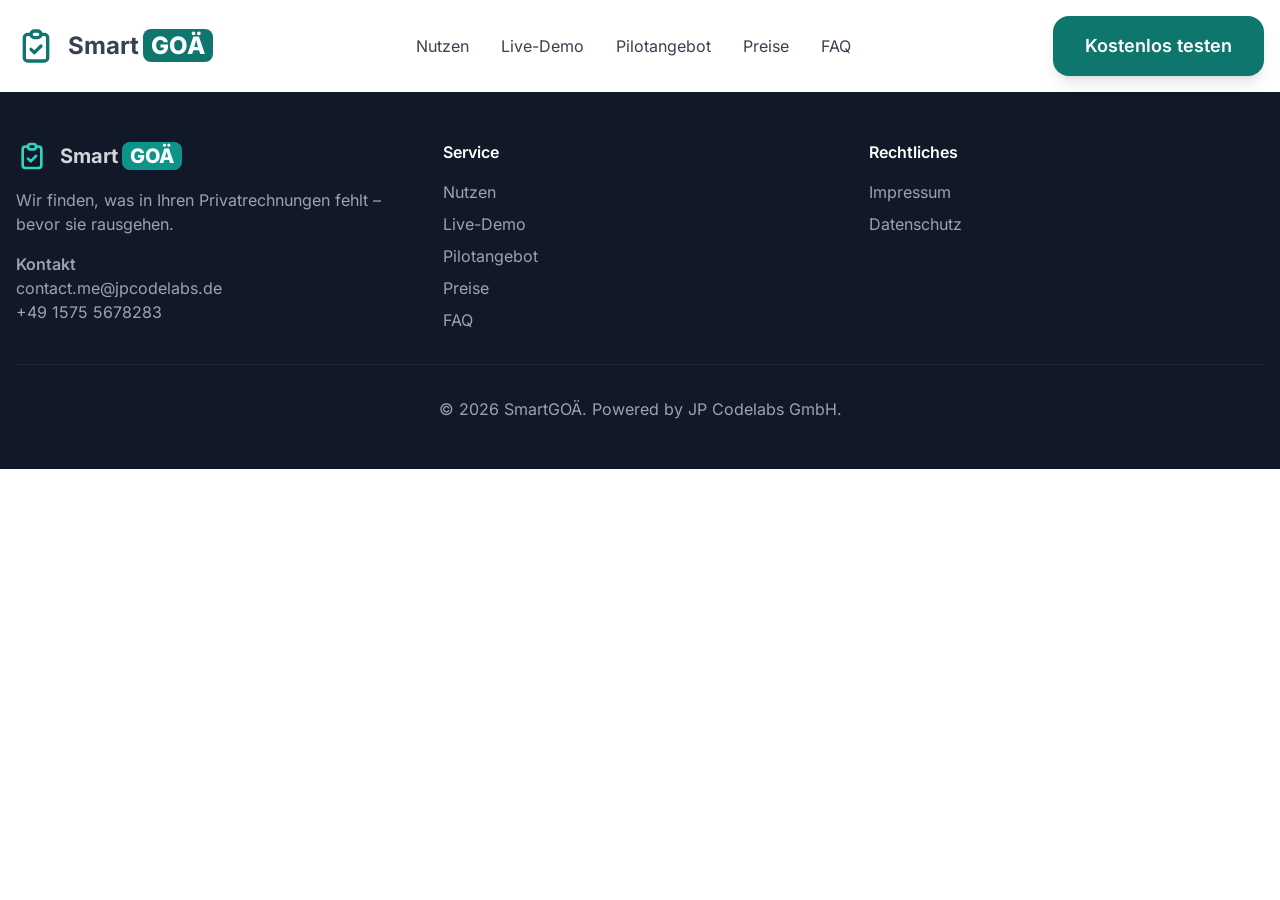
==== commit 99878c4d: "Deploying to main from @ PaulDederer/smart-goae@7c17de67989191ca1ac75dc4261b6e6681876ebc 🚀" ====
--- a/index.html
+++ b/index.html
@@ -2,25 +2,37 @@
 <html lang="de">
   <head>
     <meta charset="UTF-8" />
-    <link rel="icon" type="image/svg+xml" href="/favicon.svg" />
     <meta name="viewport" content="width=device-width, initial-scale=1.0" />
 
-    <!-- Primary SEO -->
-    <title>SmartGOÄ – Kein Honorar mehr liegen lassen | GOÄ-Rechnungsprüfung für Privatpraxen</title>
-    <meta name="description" content="SmartGOÄ prüft jede Privatrechnung vor dem Versand gegen Ihre Dokumentation: fehlende GOÄ-Ziffern, zu niedrige Anzahl, fehlende Zuschläge und Ausschlüsse. Sie entscheiden per Klick." />
-    <meta name="keywords" content="GOÄ Abrechnung, GOÄ Ziffern Check, Privatabrechnung Arzt, Privatliquidation, Rechnungsprüfung Arztpraxis, Steigerungsfaktor GOÄ, GOÄ Reform, Privatpraxis Software, Abrechnung Urologie" />
-    <meta name="author" content="SmartGOÄ by JP Codelabs" />
+    <!-- Icons: Google zeigt das Favicon in der Ergebnisliste (Größe muss ein Vielfaches von 48 px sein) -->
+    <link rel="icon" href="/favicon.ico" sizes="48x48" />
+    <link rel="icon" href="/favicon.svg" type="image/svg+xml" />
+    <link rel="icon" href="/icon-192x192.png" sizes="192x192" type="image/png" />
+    <link rel="apple-touch-icon" href="/apple-touch-icon.png" sizes="180x180" />
+    <link rel="manifest" href="/site.webmanifest" />
+    <meta name="theme-color" content="#0f766e" />
+
+    <!-- Primary SEO (pro Route überschrieben von scripts/seo-pages.js, Werte in src/seo.js) -->
+    <title>GOÄ-Rechnungsprüfung für Privatpraxen | SmartGOÄ</title>
+    <meta name="description" content="SmartGOÄ prüft jede Privatrechnung vor dem Versand gegen Ihre Dokumentation: fehlende GOÄ-Ziffern, Zuschläge und Ausschlüsse. 3 Monate kostenlos testen." />
+    <meta name="keywords" content="GOÄ Abrechnung, GOÄ Rechnungsprüfung, GOÄ Software, Privatabrechnung Arzt, Privatliquidation, Abrechnungssoftware Privatpraxis, GOÄ Ziffern prüfen, Steigerungsfaktor GOÄ, GOÄ-Novelle" />
+    <meta name="author" content="JP Codelabs GmbH" />
+    <meta name="publisher" content="JP Codelabs GmbH" />
     <meta name="robots" content="index, follow" />
-    <link rel="canonical" href="https://abrechnung.jpcodelabs.com/" />
+    <meta name="googlebot" content="index, follow, max-image-preview:large, max-snippet:-1, max-video-preview:-1" />
+    <link rel="canonical" href="https://xn--smartgo-cxa.de/" />
+    <link rel="alternate" hreflang="de" href="https://xn--smartgo-cxa.de/" />
+    <link rel="alternate" hreflang="x-default" href="https://xn--smartgo-cxa.de/" />
 
     <!-- Open Graph (Facebook, LinkedIn, WhatsApp) -->
     <meta property="og:type" content="website" />
-    <meta property="og:url" content="https://abrechnung.jpcodelabs.com/" />
-    <meta property="og:title" content="SmartGOÄ – GOÄ-Rechnungsprüfung für Privatpraxen" />
-    <meta property="og:description" content="Leistung erbracht, dokumentiert – und nicht abgerechnet? SmartGOÄ gleicht jede Privatrechnung mit der Dokumentation ab, bevor sie rausgeht. 30 Tage kostenlos testen, danach ab 49 € im Monat." />
+    <meta property="og:url" content="https://xn--smartgo-cxa.de/" />
+    <meta property="og:title" content="GOÄ-Rechnungsprüfung für Privatpraxen | SmartGOÄ" />
+    <meta property="og:description" content="Leistung erbracht, dokumentiert – und nicht abgerechnet? SmartGOÄ gleicht jede Privatrechnung mit der Dokumentation ab, bevor sie rausgeht. 3 Monate kostenlos testen, danach ab 49 € im Monat." />
     <meta property="og:locale" content="de_DE" />
     <meta property="og:site_name" content="SmartGOÄ" />
     <meta property="og:image" content="https://xn--smartgo-cxa.de/og-image.png" />
+    <meta property="og:image:type" content="image/png" />
     <meta property="og:image:width" content="1200" />
     <meta property="og:image:height" content="627" />
     <meta property="og:image:alt" content="SmartGOÄ: Rechnungsprüfung mit gefundenen GOÄ-Positionen" />
@@ -28,40 +40,95 @@
     <!-- Twitter Card -->
     <meta name="twitter:card" content="summary_large_image" />
     <meta name="twitter:image" content="https://xn--smartgo-cxa.de/og-image.png" />
-    <meta name="twitter:url" content="https://abrechnung.jpcodelabs.com/" />
     <meta name="twitter:title" content="SmartGOÄ – GOÄ-Rechnungsprüfung für Privatpraxen" />
     <meta name="twitter:description" content="Leistung erbracht, dokumentiert – und nicht abgerechnet? SmartGOÄ gleicht jede Privatrechnung mit der Dokumentation ab, bevor sie rausgeht." />
 
     <!-- Structured Data (JSON-LD) -->
+    <!-- WebSite: liefert Google den Website-Namen über dem Ergebnis ("SmartGOÄ" statt der Domain) -->
+    <script type="application/ld+json">
+    {
+      "@context": "https://schema.org",
+      "@type": "WebSite",
+      "@id": "https://xn--smartgo-cxa.de/#website",
+      "name": "SmartGOÄ",
+      "alternateName": ["Smart GOÄ", "SmartGOAE", "smartgoä.de"],
+      "url": "https://xn--smartgo-cxa.de/",
+      "inLanguage": "de-DE",
+      "publisher": { "@id": "https://xn--smartgo-cxa.de/#organization" }
+    }
+    </script>
+    <!-- Organization: Logo und Kontakt für das Knowledge Panel -->
+    <script type="application/ld+json">
+    {
+      "@context": "https://schema.org",
+      "@type": "Organization",
+      "@id": "https://xn--smartgo-cxa.de/#organization",
+      "name": "SmartGOÄ",
+      "legalName": "JP Codelabs GmbH",
+      "url": "https://xn--smartgo-cxa.de/",
+      "logo": {
+        "@type": "ImageObject",
+        "url": "https://xn--smartgo-cxa.de/icon-512x512.png",
+        "width": 512,
+        "height": 512
+      },
+      "description": "SmartGOÄ ist die Software zur GOÄ-Rechnungsprüfung für Privatpraxen: Jede Privatrechnung wird vor dem Versand gegen die Behandlungsdokumentation geprüft.",
+      "email": "contact.me@jpcodelabs.de",
+      "address": {
+        "@type": "PostalAddress",
+        "streetAddress": "Im Kleinen Eschle 15",
+        "addressLocality": "Villingen-Schwenningen",
+        "postalCode": "78054",
+        "addressCountry": "DE"
+      },
+      "contactPoint": {
+        "@type": "ContactPoint",
+        "email": "contact.me@jpcodelabs.de",
+        "telephone": "+49 1575 5678283",
+        "contactType": "customer service",
+        "availableLanguage": "de"
+      },
+      "parentOrganization": {
+        "@type": "Organization",
+        "name": "JP Codelabs GmbH",
+        "url": "https://jpcodelabs.com"
+      }
+    }
+    </script>
     <script type="application/ld+json">
     {
       "@context": "https://schema.org",
       "@type": "SoftwareApplication",
       "name": "SmartGOÄ",
       "description": "SmartGOÄ prüft Privatrechnungen nach GOÄ vor dem Versand gegen die Behandlungsdokumentation und schlägt fehlende Positionen vor – regelbasiert, nachvollziehbar und mit ärztlicher Freigabe.",
-      "url": "https://abrechnung.jpcodelabs.com/",
+      "url": "https://xn--smartgo-cxa.de/",
       "applicationCategory": "BusinessApplication",
       "operatingSystem": "Web",
+      "inLanguage": "de-DE",
+      "screenshot": "https://xn--smartgo-cxa.de/og-image.png",
+      "featureList": [
+        "Fehlende GOÄ-Ziffern, Anzahl und Zuschläge finden",
+        "Ausschlüsse und Pflichtangaben vor dem Versand prüfen",
+        "Steigerungsfaktor mit Begründungstext",
+        "Import aus jedem Praxisprogramm"
+      ],
       "offers": {
         "@type": "AggregateOffer",
         "lowPrice": "49",
         "highPrice": "199",
         "priceCurrency": "EUR",
-        "offerCount": "3"
+        "offerCount": "3",
+        "availability": "https://schema.org/InStock",
+        "url": "https://xn--smartgo-cxa.de/#preise"
       },
-      "publisher": {
-        "@type": "Organization",
-        "name": "JP Codelabs",
-        "url": "https://jpcodelabs.com",
-        "email": "contact.me@jpcodelabs.de"
-      },
+      "publisher": { "@id": "https://xn--smartgo-cxa.de/#organization" },
       "audience": {
         "@type": "Audience",
-        "audienceType": "Privatpraxen, Arztpraxen mit Privatpatienten"
+        "audienceType": "Privatpraxen, Arztpraxen mit Privatpatienten, MVZ"
       }
     }
     </script>
-    <script type="module" crossorigin src="/assets/index-hwNz7Eus.js"></script>
+    <script type="module" crossorigin src="/assets/index-D6jHGV7I.js"></script>
     <link rel="stylesheet" crossorigin href="/assets/index-EA6cUPiL.css">
   </head>
   <body>
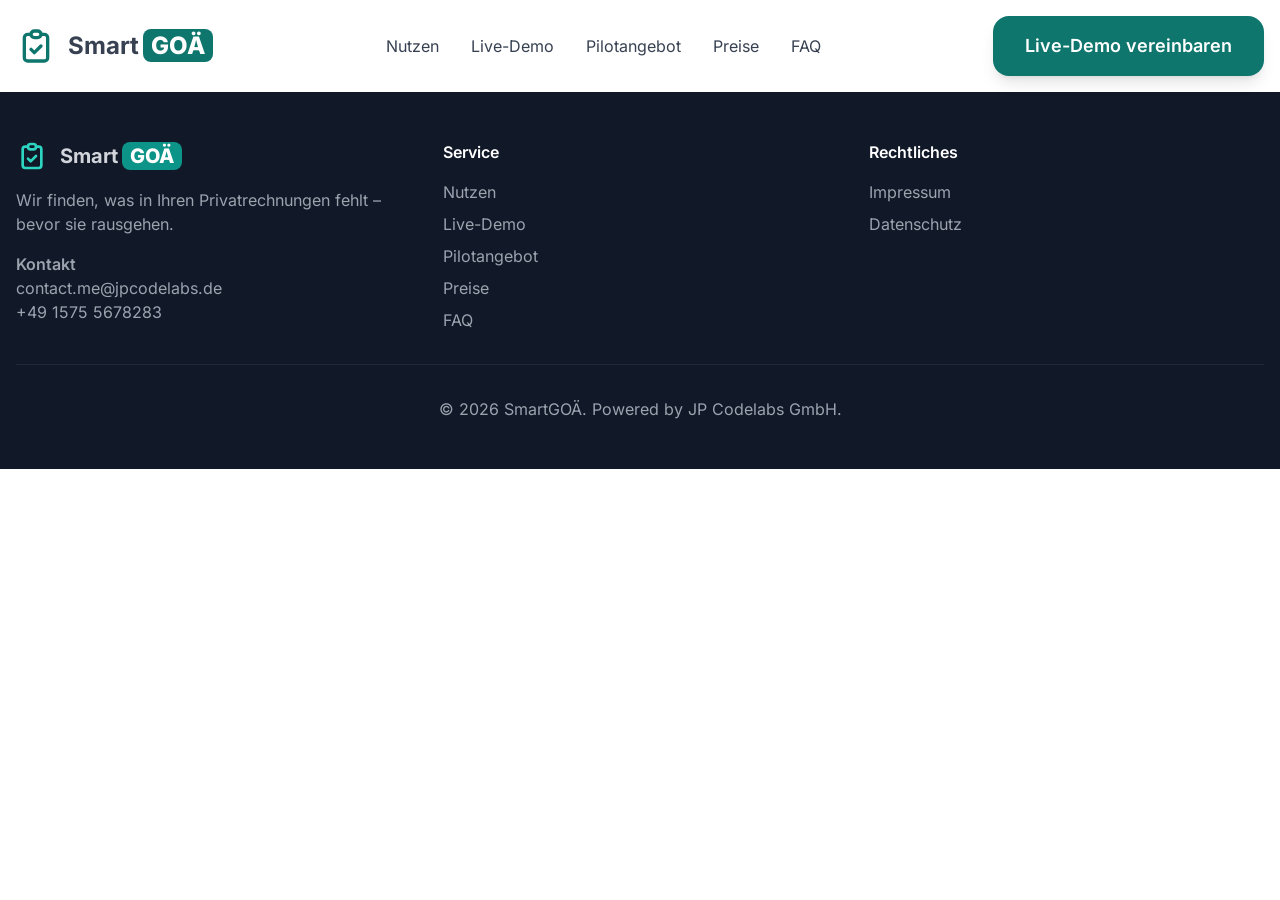
==== commit 74b38e14: "Deploying to main from @ PaulDederer/smart-goae@726c4d2d767aa0e8488615e05f03eaa99b40eac4 🚀" ====
--- a/index.html
+++ b/index.html
@@ -14,7 +14,7 @@
 
     <!-- Primary SEO (pro Route überschrieben von scripts/seo-pages.js, Werte in src/seo.js) -->
     <title>GOÄ-Rechnungsprüfung für Privatpraxen | SmartGOÄ</title>
-    <meta name="description" content="SmartGOÄ prüft jede Privatrechnung vor dem Versand gegen Ihre Dokumentation: fehlende GOÄ-Ziffern, Zuschläge und Ausschlüsse. 3 Monate kostenlos testen." />
+    <meta name="description" content="SmartGOÄ prüft jede Privatrechnung vor dem Versand gegen Ihre Dokumentation: fehlende GOÄ-Ziffern, Zuschläge und Ausschlüsse. Live-Demo, danach 3 Monate kostenlos." />
     <meta name="keywords" content="GOÄ Abrechnung, GOÄ Rechnungsprüfung, GOÄ Software, Privatabrechnung Arzt, Privatliquidation, Abrechnungssoftware Privatpraxis, GOÄ Ziffern prüfen, Steigerungsfaktor GOÄ, GOÄ-Novelle" />
     <meta name="author" content="JP Codelabs GmbH" />
     <meta name="publisher" content="JP Codelabs GmbH" />
@@ -28,7 +28,7 @@
     <meta property="og:type" content="website" />
     <meta property="og:url" content="https://xn--smartgo-cxa.de/" />
     <meta property="og:title" content="GOÄ-Rechnungsprüfung für Privatpraxen | SmartGOÄ" />
-    <meta property="og:description" content="Leistung erbracht, dokumentiert – und nicht abgerechnet? SmartGOÄ gleicht jede Privatrechnung mit der Dokumentation ab, bevor sie rausgeht. 3 Monate kostenlos testen, danach ab 49 € im Monat." />
+    <meta property="og:description" content="Leistung erbracht, dokumentiert – und nicht abgerechnet? SmartGOÄ gleicht jede Privatrechnung mit der Dokumentation ab, bevor sie rausgeht. Live-Demo, danach 3 Monate kostenlos und ab 49 € im Monat." />
     <meta property="og:locale" content="de_DE" />
     <meta property="og:site_name" content="SmartGOÄ" />
     <meta property="og:image" content="https://xn--smartgo-cxa.de/og-image.png" />
@@ -100,7 +100,7 @@
       "@context": "https://schema.org",
       "@type": "SoftwareApplication",
       "name": "SmartGOÄ",
-      "description": "SmartGOÄ prüft Privatrechnungen nach GOÄ vor dem Versand gegen die Behandlungsdokumentation und schlägt fehlende Positionen vor – regelbasiert, nachvollziehbar und mit ärztlicher Freigabe.",
+      "description": "SmartGOÄ prüft Privatrechnungen nach GOÄ vor dem Versand gegen die Behandlungsdokumentation und schlägt fehlende Positionen vor – mit GOÄ-Regeln und KI, nachvollziehbar und mit ärztlicher Freigabe.",
       "url": "https://xn--smartgo-cxa.de/",
       "applicationCategory": "BusinessApplication",
       "operatingSystem": "Web",
@@ -119,7 +119,7 @@
         "priceCurrency": "EUR",
         "offerCount": "3",
         "availability": "https://schema.org/InStock",
-        "url": "https://xn--smartgo-cxa.de/#preise"
+        "url": "https://xn--smartgo-cxa.de/preise"
       },
       "publisher": { "@id": "https://xn--smartgo-cxa.de/#organization" },
       "audience": {
@@ -128,10 +128,11 @@
       }
     }
     </script>
-    <script type="module" crossorigin src="/assets/index-D6jHGV7I.js"></script>
-    <link rel="stylesheet" crossorigin href="/assets/index-EA6cUPiL.css">
+    <script type="module" crossorigin src="/assets/index-BNkjImZN.js"></script>
+    <link rel="modulepreload" crossorigin href="/assets/vue-router-DeVLHg9x.js">
+    <link rel="stylesheet" crossorigin href="/assets/index-BPZSxoIN.css">
   </head>
   <body>
-    <div id="app"></div>
+    <div id="app"><div class="min-h-screen bg-white"><header class="bg-white shadow-sm sticky top-0 z-50"><div class="container mx-auto px-4 py-4 flex justify-between items-center"><a aria-current="page" href="/" class="router-link-active router-link-exact-active flex items-center"><svg class="h-10 w-10 text-brand-primary mr-3" fill="none" stroke="currentColor" viewBox="0 0 24 24"><path stroke-linecap="round" stroke-linejoin="round" stroke-width="2" d="M9 5H7a2 2 0 00-2 2v12a2 2 0 002 2h10a2 2 0 002-2V7a2 2 0 00-2-2h-2M9 5a2 2 0 002 2h2a2 2 0 002-2M9 5a2 2 0 012-2h2a2 2 0 012 2m-6 9l2 2 4-4"></path></svg><span class="text-2xl"><span class="text-gray-700 font-bold">Smart</span><span class="ml-1 px-2 py-0.5 rounded-lg bg-brand-primary text-white font-extrabold">GOÄ</span></span></a><nav class="hidden lg:flex space-x-8"><!--[--><a href="/nutzen" class="text-gray-700 hover:text-brand-primary transition-colors">Nutzen</a><a href="/live-demo" class="text-gray-700 hover:text-brand-primary transition-colors">Live-Demo</a><a href="/pilotangebot" class="text-gray-700 hover:text-brand-primary transition-colors">Pilotangebot</a><a href="/preise" class="text-gray-700 hover:text-brand-primary transition-colors">Preise</a><a href="/faq" class="text-gray-700 hover:text-brand-primary transition-colors">FAQ</a><!--]--></nav><a href="/starten" class="btn hidden lg:inline-flex">Live-Demo vereinbaren</a><button class="lg:hidden" aria-label="Menü öffnen"><svg class="w-6 h-6" fill="none" stroke="currentColor" viewBox="0 0 24 24"><path stroke-linecap="round" stroke-linejoin="round" stroke-width="2" d="M4 6h16M4 12h16M4 18h16"></path></svg></button></div><!----></header><main><section id="hero" class="section bg-gradient-to-br from-teal-50 via-white to-sky-50"><div class="container"><div class="grid grid-cols-1 md:grid-cols-2 gap-12 items-center"><div><div class="inline-flex items-center mb-6 rounded-full bg-white border border-teal-200 shadow-sm pl-1 pr-4 py-1"><span class="px-3 py-1 rounded-full bg-brand-primary text-white font-extrabold tracking-wide mr-3">GOÄ</span><span class="text-sm font-semibold text-teal-900">Rechnungsprüfung für Privatpraxen</span></div><h1 class="text-4xl md:text-5xl font-bold text-gray-900 mb-6 leading-tight"> Erbracht, dokumentiert – und <span class="text-brand-primary">nicht nach</span><span class="inline-block mx-1 px-3 rounded-xl bg-brand-primary text-white">GOÄ</span><span class="text-brand-primary">abgerechnet</span>? </h1><p class="text-xl text-gray-600 mb-8 leading-relaxed"> SmartGOÄ prüft jede Privatrechnung vor dem Versand gegen Ihre Dokumentation und schlägt fehlende <span class="font-semibold text-gray-900">GOÄ-Positionen</span> vor – und Kürzungen, wo Ziffern nicht nebeneinander berechnungsfähig sind. Sie entscheiden per Klick, was auf die Rechnung kommt. </p><div class="flex flex-col xl:flex-row gap-4"><a href="/starten" class="btn text-center justify-center whitespace-nowrap"><svg class="w-5 h-5 mr-2" fill="none" stroke="currentColor" viewBox="0 0 24 24"><path stroke-linecap="round" stroke-linejoin="round" stroke-width="2" d="M13 10V3L4 14h7v7l9-11h-7z"></path></svg> Live-Demo vereinbaren </a><a href="/live-demo" class="btn btn-variant-secondary text-center justify-center whitespace-nowrap"> Demo ausprobieren </a></div><div class="flex flex-wrap gap-x-5 gap-y-1 mt-4 text-sm text-gray-600"><!--[--><span class="flex items-center"><svg class="w-4 h-4 text-green-600 mr-1" fill="none" stroke="currentColor" viewBox="0 0 24 24"><path stroke-linecap="round" stroke-linejoin="round" stroke-width="2" d="M5 13l4 4L19 7"></path></svg> Danach 3 Monate kostenlos</span><span class="flex items-center"><svg class="w-4 h-4 text-green-600 mr-1" fill="none" stroke="currentColor" viewBox="0 0 24 24"><path stroke-linecap="round" stroke-linejoin="round" stroke-width="2" d="M5 13l4 4L19 7"></path></svg> Einrichtung durch uns</span><span class="flex items-center"><svg class="w-4 h-4 text-green-600 mr-1" fill="none" stroke="currentColor" viewBox="0 0 24 24"><path stroke-linecap="round" stroke-linejoin="round" stroke-width="2" d="M5 13l4 4L19 7"></path></svg> Keine Zahlungsdaten</span><!--]--></div></div><div class="text-center"><div class="w-full max-w-lg mx-auto bg-white rounded-2xl shadow-2xl overflow-hidden border border-gray-200 text-left"><div class="relative flex items-center px-4 py-2.5 bg-gray-100 border-b border-gray-200"><span class="w-3 h-3 rounded-full bg-red-400 mr-1.5"></span><span class="w-3 h-3 rounded-full bg-amber-400 mr-1.5"></span><span class="w-3 h-3 rounded-full bg-green-500"></span><span class="absolute inset-x-0 text-center text-xs font-semibold text-gray-600 pointer-events-none">SmartGOÄ Rechnungsprüfung</span></div><div class="flex items-start justify-between gap-3 px-4 py-3 border-b border-gray-100"><div class="min-w-0"><div class="text-sm font-semibold text-gray-900">Rechnung PEG-2026-10005</div><div class="text-xs text-gray-500 truncate">Urologische Kontrolle · 4 Positionen</div></div><span class="text-[11px] font-medium text-teal-800 bg-teal-50 border border-teal-200 px-2 py-0.5 rounded whitespace-nowrap">Urologie</span></div><div class="px-4 pt-3 pb-4 bg-gray-50/60"><div class="flex items-center justify-between mb-2"><span class="text-sm font-semibold text-gray-900">Vorschläge</span><span class="text-xs text-gray-500">3 gefunden</span></div><div class="flex flex-wrap gap-1.5 mb-3"><!--[--><span class="bg-green-100 text-green-700 inline-flex items-center text-xs font-medium px-2 py-1 rounded-md">Ergänzungen <span class="ml-1.5 min-w-[1.25rem] h-5 px-1 rounded-full bg-white/80 text-[11px] font-bold flex items-center justify-center">2</span></span><span class="bg-amber-100 text-amber-800 inline-flex items-center text-xs font-medium px-2 py-1 rounded-md">Rückfragen <span class="ml-1.5 min-w-[1.25rem] h-5 px-1 rounded-full bg-white/80 text-[11px] font-bold flex items-center justify-center">1</span></span><!--]--></div><div class="space-y-2"><!--[--><div class="bg-green-50 border-green-200 rounded-xl border px-3 py-2.5"><div class="flex items-center justify-between gap-2 mb-1"><span class="bg-green-100 text-green-700 text-[11px] font-semibold px-1.5 py-0.5 rounded">Ergänzung</span><span class="text-xs text-gray-500">Nr. 420</span></div><div class="text-sm font-medium text-gray-900">Ultraschalluntersuchung eines weiteren Organs<span class="font-normal text-gray-600"> (Harnblase)</span></div><p class="text-xs text-gray-600 leading-snug line-clamp-2">Mehr Organe sonographiert als abgerechnet – berechnungsfähig sind 1× 410 und bis zu 3× 420.</p><div class="flex items-center justify-between mt-1.5 text-xs"><span class="text-gray-500">Gesamtänderung</span><span class="text-green-700 text-sm font-bold tabular-nums">+10,72 €</span></div></div><div class="bg-green-50 border-green-200 rounded-xl border px-3 py-2.5"><div class="flex items-center justify-between gap-2 mb-1"><span class="bg-green-100 text-green-700 text-[11px] font-semibold px-1.5 py-0.5 rounded">Ergänzung</span><span class="text-xs text-gray-500">Nr. 420</span></div><div class="text-sm font-medium text-gray-900">Ultraschalluntersuchung eines weiteren Organs<span class="font-normal text-gray-600"> (Prostata)</span></div><p class="text-xs text-gray-600 leading-snug line-clamp-2">Mehr Organe sonographiert als abgerechnet – berechnungsfähig sind 1× 410 und bis zu 3× 420.</p><div class="flex items-center justify-between mt-1.5 text-xs"><span class="text-gray-500">Gesamtänderung</span><span class="text-green-700 text-sm font-bold tabular-nums">+10,72 €</span></div></div><div class="bg-amber-50 border-amber-200 rounded-xl border px-3 py-2.5"><div class="flex items-center justify-between gap-2 mb-1"><span class="bg-amber-100 text-amber-800 text-[11px] font-semibold px-1.5 py-0.5 rounded">Rückfrage</span><span class="text-xs text-gray-500">Nr. 403</span></div><div class="text-sm font-medium text-gray-900">Zuschlag für transkavitäre Untersuchung<!----></div><p class="text-xs text-gray-600 leading-snug line-clamp-2">Transrektale Sonographie dokumentiert – Zuschlag nicht abgerechnet.</p><div class="flex items-center justify-between mt-1.5 text-xs"><span class="text-gray-500">Gesamtänderung</span><span class="text-amber-700 text-sm font-bold tabular-nums">Betrag prüfen</span></div></div><!--]--></div><a href="/live-demo" class="block text-center text-xs font-medium text-brand-primary hover:underline mt-2"><!--[-->Weitere Beispielrechnungen in der Live-Demo<!--]--></a></div><div class="grid grid-cols-3 border-t border-gray-200 text-center"><div class="px-2 py-3"><div class="text-[11px] text-gray-500">Bisher</div><div class="text-sm sm:text-base font-semibold text-gray-700 tabular-nums whitespace-nowrap">69,70 €</div></div><div class="px-2 py-3 border-x border-gray-200"><div class="text-[11px] text-gray-500">Nach Prüfung</div><div class="text-sm sm:text-base font-semibold text-gray-900 tabular-nums whitespace-nowrap">91,14 €</div></div><div class="px-2 py-3 bg-green-50"><div class="text-[11px] text-green-700">Mehr auf der Rechnung</div><div class="text-sm sm:text-base font-bold text-green-700 tabular-nums whitespace-nowrap">+21,44 €</div></div></div><div class="px-4 py-2 border-t border-gray-100 text-[11px] text-gray-500 text-center"><!----> Erfundene Beispieldaten, echte GOÄ-Punktzahlen </div></div></div></div></div></section><section id="nutzen" class="section bg-white"><div class="container"><div class="text-center max-w-3xl mx-auto mb-14"><p class="eyebrow">Ihr Nutzen</p><h2 class="text-3xl sm:text-4xl md:text-5xl font-bold text-gray-900 tracking-tight leading-tight mb-6"> Vollständig abrechnen. <span class="block text-brand-primary">Ohne nachzuschlagen.</span></h2><p class="text-xl text-gray-600 leading-relaxed"> Bevor eine Privatrechnung rausgeht, liegt sie einmal neben Ihrer Dokumentation. Was fehlt, steht als Vorschlag da. </p></div><div class="grid md:grid-cols-2 gap-6 max-w-5xl mx-auto"><!--[--><div class="min-w-0 flex flex-col rounded-3xl border border-gray-200 p-6 sm:p-8"><div class="w-12 h-12 rounded-2xl bg-teal-50 text-brand-primary flex items-center justify-center"><svg class="w-6 h-6" fill="none" stroke="currentColor" viewBox="0 0 24 24"><path stroke-linecap="round" stroke-linejoin="round" stroke-width="2" d="M12 9v3m0 0v3m0-3h3m-3 0H9m12 0a9 9 0 11-18 0 9 9 0 0118 0z"></path></svg></div><h3 class="text-xl font-semibold text-gray-900 mt-6 mb-2">Findet, was sonst übersehen wird</h3><p class="text-gray-600 mb-6">Vergessene Ziffern, zu niedrige Anzahl, fehlende Zuschläge – geprüft bei jeder Rechnung, nicht nur stichprobenartig.</p><div class="mt-auto flex items-center gap-2 rounded-xl bg-gray-50 px-4 py-3 text-sm"><span class="min-w-0 text-gray-500">Akte: „BE für PSA“</span><svg class="w-4 h-4 text-gray-400 flex-shrink-0" fill="none" stroke="currentColor" viewBox="0 0 24 24"><path stroke-linecap="round" stroke-linejoin="round" stroke-width="2" d="M17 8l4 4m0 0l-4 4m4-4H3"></path></svg><span class="font-medium text-gray-900 whitespace-nowrap">Nr. 250</span><span class="bg-green-100 text-green-700 ml-auto flex-shrink-0 rounded-md px-2 py-0.5 text-xs font-semibold tabular-nums">+4,20 €</span></div></div><div class="min-w-0 flex flex-col rounded-3xl border border-gray-200 p-6 sm:p-8"><div class="w-12 h-12 rounded-2xl bg-teal-50 text-brand-primary flex items-center justify-center"><svg class="w-6 h-6" fill="none" stroke="currentColor" viewBox="0 0 24 24"><path stroke-linecap="round" stroke-linejoin="round" stroke-width="2" d="M13 7h8m0 0v8m0-8l-8 8-4-4-6 6"></path></svg></div><h3 class="text-xl font-semibold text-gray-900 mt-6 mb-2">Steigerungsfaktor, wo er zulässig ist</h3><p class="text-gray-600 mb-6">Belegt die Dokumentation erhöhten Aufwand, sehen Sie den zulässigen Satz – samt Begründungstext für die Rechnung.</p><div class="mt-auto flex items-center gap-2 rounded-xl bg-gray-50 px-4 py-3 text-sm"><span class="min-w-0 text-gray-500">Nr. 3 · 2,3‑fach</span><svg class="w-4 h-4 text-gray-400 flex-shrink-0" fill="none" stroke="currentColor" viewBox="0 0 24 24"><path stroke-linecap="round" stroke-linejoin="round" stroke-width="2" d="M17 8l4 4m0 0l-4 4m4-4H3"></path></svg><span class="font-medium text-gray-900 whitespace-nowrap">3,5‑fach</span><span class="bg-green-100 text-green-700 ml-auto flex-shrink-0 rounded-md px-2 py-0.5 text-xs font-semibold tabular-nums">+10,49 €</span></div></div><div class="min-w-0 flex flex-col rounded-3xl border border-gray-200 p-6 sm:p-8"><div class="w-12 h-12 rounded-2xl bg-teal-50 text-brand-primary flex items-center justify-center"><svg class="w-6 h-6" fill="none" stroke="currentColor" viewBox="0 0 24 24"><path stroke-linecap="round" stroke-linejoin="round" stroke-width="2" d="M9 12h6m-6 4h6m2 5H7a2 2 0 01-2-2V5a2 2 0 012-2h5.586a1 1 0 01.707.293l5.414 5.414a1 1 0 01.293.707V19a2 2 0 01-2 2z"></path></svg></div><h3 class="text-xl font-semibold text-gray-900 mt-6 mb-2">Jeder Vorschlag mit Beleg</h3><p class="text-gray-600 mb-6">Sie sehen die Stelle in der Akte, die den Vorschlag auslöst. Nichts wird automatisch abgerechnet – Sie entscheiden per Klick.</p><div class="mt-auto flex items-center gap-2 rounded-xl bg-gray-50 px-4 py-3 text-sm"><span class="min-w-0 text-gray-500">Befund: „Urinstix unauffällig“</span><svg class="w-4 h-4 text-gray-400 flex-shrink-0" fill="none" stroke="currentColor" viewBox="0 0 24 24"><path stroke-linecap="round" stroke-linejoin="round" stroke-width="2" d="M17 8l4 4m0 0l-4 4m4-4H3"></path></svg><span class="font-medium text-gray-900 whitespace-nowrap">Nr. 3511</span><span class="bg-green-100 text-green-700 ml-auto flex-shrink-0 rounded-md px-2 py-0.5 text-xs font-semibold tabular-nums">+3,35 €</span></div></div><div class="min-w-0 flex flex-col rounded-3xl border border-gray-200 p-6 sm:p-8"><div class="w-12 h-12 rounded-2xl bg-teal-50 text-brand-primary flex items-center justify-center"><svg class="w-6 h-6" fill="none" stroke="currentColor" viewBox="0 0 24 24"><path stroke-linecap="round" stroke-linejoin="round" stroke-width="2" d="M9 12l2 2 4-4m5.618-4.016A11.955 11.955 0 0112 2.944a11.955 11.955 0 01-8.618 3.04A12.02 12.02 0 003 9c0 5.591 3.824 10.29 9 11.622 5.176-1.332 9-6.03 9-11.622 0-1.042-.133-2.052-.382-3.016z"></path></svg></div><h3 class="text-xl font-semibold text-gray-900 mt-6 mb-2">Weniger Rückfragen</h3><p class="text-gray-600 mb-6">Ausschlüsse, Höchstwerte und Pflichtangaben werden geprüft, bevor die Rechnung bei Patient und Versicherung landet.</p><div class="mt-auto flex items-center gap-2 rounded-xl bg-gray-50 px-4 py-3 text-sm"><span class="min-w-0 text-gray-500">Nr. 410 ohne Organangabe</span><svg class="w-4 h-4 text-gray-400 flex-shrink-0" fill="none" stroke="currentColor" viewBox="0 0 24 24"><path stroke-linecap="round" stroke-linejoin="round" stroke-width="2" d="M17 8l4 4m0 0l-4 4m4-4H3"></path></svg><span class="font-medium text-gray-900 whitespace-nowrap">Hinweis</span><span class="bg-gray-200 text-gray-600 ml-auto flex-shrink-0 rounded-md px-2 py-0.5 text-xs font-semibold tabular-nums">vor dem Versand</span></div></div><div class="md:col-span-2 min-w-0 flex flex-col rounded-3xl border border-gray-200 p-6 sm:p-8"><div class="w-12 h-12 rounded-2xl bg-teal-50 text-brand-primary flex items-center justify-center"><svg class="w-6 h-6" fill="none" stroke="currentColor" viewBox="0 0 24 24"><path stroke-linecap="round" stroke-linejoin="round" stroke-width="2" d="M3 8l7.89 5.26a2 2 0 002.22 0L21 8M5 19h14a2 2 0 002-2V7a2 2 0 00-2-2H5a2 2 0 00-2 2v10a2 2 0 002 2z"></path></svg></div><h3 class="text-xl font-semibold text-gray-900 mt-6 mb-2">Ohne Umweg über die Verrechnungsstelle</h3><p class="text-gray-600 mb-6">SmartGOÄ prüft die Rechnung, verschickt sie an Ihre Patienten und gibt unbezahlte Rechnungen an ein Inkasso-Büro weiter. So sparen Sie sich den Umweg über die Verrechnungsstelle.</p><div class="mt-auto flex items-center gap-2 rounded-xl bg-gray-50 px-4 py-3 text-sm"><span class="min-w-0 text-gray-500">Geprüfte Rechnung</span><svg class="w-4 h-4 text-gray-400 flex-shrink-0" fill="none" stroke="currentColor" viewBox="0 0 24 24"><path stroke-linecap="round" stroke-linejoin="round" stroke-width="2" d="M17 8l4 4m0 0l-4 4m4-4H3"></path></svg><span class="font-medium text-gray-900 whitespace-nowrap">direkt an den Patienten</span><span class="bg-gray-200 text-gray-600 ml-auto flex-shrink-0 rounded-md px-2 py-0.5 text-xs font-semibold tabular-nums">ohne Umweg</span></div></div><!--]--></div><div id="ablauf" class="max-w-5xl mx-auto mt-16 rounded-3xl bg-gradient-to-br from-teal-50 to-sky-50 p-6 sm:p-10"><h3 class="text-center text-lg font-semibold text-gray-900 mb-8">In drei Schritten zur vollständigen Rechnung</h3><ol class="grid md:grid-cols-3 gap-8"><!--[--><li class="flex items-start"><span class="flex-shrink-0 w-9 h-9 rounded-full bg-brand-primary text-white font-bold flex items-center justify-center mr-4">1</span><div><div class="font-semibold text-gray-900 mb-1">Exporte hineinziehen</div><p class="text-sm text-gray-600">BDT und PAD aus Ihrem Praxisprogramm. An Ihrem PVS ändert sich nichts.</p></div></li><li class="flex items-start"><span class="flex-shrink-0 w-9 h-9 rounded-full bg-brand-primary text-white font-bold flex items-center justify-center mr-4">2</span><div><div class="font-semibold text-gray-900 mb-1">Vorschläge prüfen</div><p class="text-sm text-gray-600">Jeder mit Beleg und Sicherheitsstufe. Eindeutige übernehmen Sie mit einem Klick.</p></div></li><li class="flex items-start"><span class="flex-shrink-0 w-9 h-9 rounded-full bg-brand-primary text-white font-bold flex items-center justify-center mr-4">3</span><div><div class="font-semibold text-gray-900 mb-1">Rechnung freigeben</div><p class="text-sm text-gray-600">Erst Ihre Freigabe macht einen Vorschlag zur Rechnungsposition.</p></div></li><!--]--></ol><p class="text-center text-sm text-gray-500 mt-8">Läuft mit jedem Praxisprogramm, das BDT und PAD exportiert. Weitere Formate auf Anfrage – kostenlos und unverbindlich.</p></div></div></section><section id="rechnung" class="section bg-white" data-v-8900ebe2><div class="container" data-v-8900ebe2><div class="text-center mb-12" data-v-8900ebe2><div class="badge mb-6" data-v-8900ebe2>Live-Demo · Schritt 2</div><h2 class="section-title" data-v-8900ebe2> Die Vorschläge landen <span class="text-brand-primary" data-v-8900ebe2>direkt in der Rechnung</span></h2><p class="section-subtitle" data-v-8900ebe2> Rechnung öffnen, Vorschläge mit Beleg prüfen, übernehmen oder verwerfen – und freigeben. Klicken Sie sich durch die sechs Beispielrechnungen – vom Check-up bis zur urologischen Kontrolle. </p></div><div class="max-w-6xl mx-auto" data-v-8900ebe2><div class="rounded-2xl border border-gray-200 shadow-2xl overflow-hidden bg-white text-left" data-v-8900ebe2><div class="flex items-center px-4 py-2.5 bg-gray-100 border-b border-gray-200"><span class="w-3 h-3 rounded-full bg-red-300 mr-1.5"></span><span class="w-3 h-3 rounded-full bg-amber-300 mr-1.5"></span><span class="w-3 h-3 rounded-full bg-green-300"></span><div class="ml-4 min-w-0 flex-1 max-w-sm truncate rounded-md bg-white text-xs text-gray-500 px-3 py-1">SmartGOÄ · Prüfung › PEG-2026-10006</div><div class="ml-auto hidden sm:flex items-center text-xs text-gray-500"><span class="w-6 h-6 rounded-full bg-teal-100 text-teal-800 flex items-center justify-center font-semibold mr-2">PM</span> Praxis Muster </div></div><div class="flex bg-gray-50"><aside class="hidden md:flex w-48 flex-shrink-0 flex-col border-r border-gray-200 bg-white py-4"><div class="px-4 mb-5 text-lg"><span class="text-gray-700 font-bold">Smart</span><span class="ml-1 px-1.5 py-0.5 rounded-md bg-brand-primary text-white font-extrabold">GOÄ</span></div><!--[--><a href="#import" class="flex items-center px-4 py-2 text-sm border-r-2 bg-teal-50 text-teal-800 font-medium border-brand-primary"><svg class="w-4 h-4 mr-3 flex-shrink-0" fill="none" stroke="currentColor" viewBox="0 0 24 24"><path stroke-linecap="round" stroke-linejoin="round" stroke-width="2" d="M4 16v1a3 3 0 003 3h10a3 3 0 003-3v-1m-4-8l-4-4m0 0L8 8m4-4v12"></path></svg> Prüfung</a><div class="flex items-center px-4 py-2 text-sm border-r-2 text-gray-600 border-transparent"><svg class="w-4 h-4 mr-3 flex-shrink-0" fill="none" stroke="currentColor" viewBox="0 0 24 24"><path stroke-linecap="round" stroke-linejoin="round" stroke-width="2" d="M12 6.253v13m0-13C10.832 5.477 9.246 5 7.5 5S4.168 5.477 3 6.253v13C4.168 18.477 5.754 18 7.5 18s3.332.477 4.5 1.253m0-13C13.168 5.477 14.754 5 16.5 5c1.747 0 3.332.477 4.5 1.253v13C19.832 18.477 18.247 18 16.5 18c-1.746 0-3.332.477-4.5 1.253"></path></svg> Regelwerk</div><!--]--><div class="mt-auto px-4 pt-6"><div class="text-[11px] text-gray-500 mb-1">Fachrichtung</div><div class="text-sm border border-gray-200 rounded-md px-2 py-1 text-gray-700">Innere Medizin</div></div></aside><div class="flex-1 min-w-0 p-3 sm:p-6"><!--[--><div class="grid grid-cols-1 lg:grid-cols-[15rem_1fr] gap-4" data-v-8900ebe2><div class="min-w-0" data-v-8900ebe2><div class="flex items-center justify-between mb-2 px-1" data-v-8900ebe2><h3 class="text-sm font-semibold text-gray-900" data-v-8900ebe2>Rechnungen</h3><span class="text-xs text-gray-500" data-v-8900ebe2>6 Entwürfe</span></div><p class="text-[11px] text-gray-500 mb-2 px-1" data-v-8900ebe2>Erfundene Beispieldaten – keine echten Patienten.</p><div class="flex lg:flex-col gap-2 overflow-x-auto pb-2 lg:pb-0" data-v-8900ebe2><!--[--><button type="button" class="bg-white border-brand-primary shadow-sm min-w-[11rem] lg:min-w-0 text-left rounded-lg border px-3 py-2.5 transition-colors" data-v-8900ebe2><div class="flex items-center justify-between gap-2" data-v-8900ebe2><span class="text-sm font-medium text-gray-900 truncate" data-v-8900ebe2>Sabine Hoffmann</span><span class="bg-gray-100 text-gray-500 text-[11px] font-medium px-1.5 py-0.5 rounded whitespace-nowrap" data-v-8900ebe2>ungeprüft</span></div><div class="text-xs text-gray-500 truncate" data-v-8900ebe2><!---->Check-up mit Hautkrebs-Screening</div></button><button type="button" class="bg-white/60 border-gray-200 hover:bg-white min-w-[11rem] lg:min-w-0 text-left rounded-lg border px-3 py-2.5 transition-colors" data-v-8900ebe2><div class="flex items-center justify-between gap-2" data-v-8900ebe2><span class="text-sm font-medium text-gray-900 truncate" data-v-8900ebe2>Max Muster</span><span class="bg-gray-100 text-gray-500 text-[11px] font-medium px-1.5 py-0.5 rounded whitespace-nowrap" data-v-8900ebe2>ungeprüft</span></div><div class="text-xs text-gray-500 truncate" data-v-8900ebe2><!---->Urologische Kontrolle</div></button><button type="button" class="bg-white/60 border-gray-200 hover:bg-white min-w-[11rem] lg:min-w-0 text-left rounded-lg border px-3 py-2.5 transition-colors" data-v-8900ebe2><div class="flex items-center justify-between gap-2" data-v-8900ebe2><span class="text-sm font-medium text-gray-900 truncate" data-v-8900ebe2>Andreas Keller</span><span class="bg-gray-100 text-gray-500 text-[11px] font-medium px-1.5 py-0.5 rounded whitespace-nowrap" data-v-8900ebe2>ungeprüft</span></div><div class="text-xs text-gray-500 truncate" data-v-8900ebe2><!---->Nierenstein</div></button><button type="button" class="bg-white/60 border-gray-200 hover:bg-white min-w-[11rem] lg:min-w-0 text-left rounded-lg border px-3 py-2.5 transition-colors" data-v-8900ebe2><div class="flex items-center justify-between gap-2" data-v-8900ebe2><span class="text-sm font-medium text-gray-900 truncate" data-v-8900ebe2>Johannes Wagner</span><span class="bg-gray-100 text-gray-500 text-[11px] font-medium px-1.5 py-0.5 rounded whitespace-nowrap" data-v-8900ebe2>ungeprüft</span></div><div class="text-xs text-gray-500 truncate" data-v-8900ebe2><!---->Prostatakarzinom-Nachsorge</div></button><button type="button" class="bg-white/60 border-gray-200 hover:bg-white min-w-[11rem] lg:min-w-0 text-left rounded-lg border px-3 py-2.5 transition-colors" data-v-8900ebe2><div class="flex items-center justify-between gap-2" data-v-8900ebe2><span class="text-sm font-medium text-gray-900 truncate" data-v-8900ebe2>Thomas Becker</span><span class="bg-gray-100 text-gray-500 text-[11px] font-medium px-1.5 py-0.5 rounded whitespace-nowrap" data-v-8900ebe2>ungeprüft</span></div><div class="text-xs text-gray-500 truncate" data-v-8900ebe2><!---->BPH-Kontrolle</div></button><button type="button" class="bg-white/60 border-gray-200 hover:bg-white min-w-[11rem] lg:min-w-0 text-left rounded-lg border px-3 py-2.5 transition-colors" data-v-8900ebe2><div class="flex items-center justify-between gap-2" data-v-8900ebe2><span class="text-sm font-medium text-gray-900 truncate" data-v-8900ebe2>Michael Schneider</span><span class="bg-gray-100 text-gray-500 text-[11px] font-medium px-1.5 py-0.5 rounded whitespace-nowrap" data-v-8900ebe2>ungeprüft</span></div><div class="text-xs text-gray-500 truncate" data-v-8900ebe2><!---->Hämaturie-Abklärung</div></button><!--]--></div></div><div class="bg-white rounded-xl border border-gray-200 shadow-sm min-w-0" data-v-8900ebe2><div class="flex flex-wrap items-center justify-between gap-3 px-4 sm:px-5 py-4 border-b border-gray-100" data-v-8900ebe2><div data-v-8900ebe2><div class="text-xs text-gray-500" data-v-8900ebe2>Rechnung</div><div class="flex items-center gap-2" data-v-8900ebe2><span class="font-semibold text-gray-900" data-v-8900ebe2>PEG-2026-10006</span><span class="bg-gray-100 text-gray-500 text-[11px] font-medium px-1.5 py-0.5 rounded" data-v-8900ebe2>ungeprüft</span></div></div><div class="flex items-center gap-2" data-v-8900ebe2><div class="flex rounded-lg bg-gray-100 p-0.5 text-xs font-medium" data-v-8900ebe2><!--[--><button type="button" class="bg-white text-gray-900 shadow-sm px-2.5 py-1.5 rounded-md transition-colors" data-v-8900ebe2>Prüfung</button><button type="button" class="text-gray-500 hover:text-gray-800 px-2.5 py-1.5 rounded-md transition-colors" data-v-8900ebe2>Rechnungsvorschau</button><!--]--></div><!----></div></div><div class="grid grid-cols-2 sm:grid-cols-3 gap-3 px-4 sm:px-5 py-4 text-sm border-b border-gray-100" data-v-8900ebe2><div data-v-8900ebe2><div class="text-xs text-gray-500" data-v-8900ebe2>Patient</div><div class="text-gray-900" data-v-8900ebe2>Sabine Hoffmann</div><div class="text-xs text-gray-500" data-v-8900ebe2>geb. 17.05.1968</div></div><div data-v-8900ebe2><div class="text-xs text-gray-500" data-v-8900ebe2>Behandlung</div><div class="text-gray-900" data-v-8900ebe2>–</div><div class="text-xs text-gray-500" data-v-8900ebe2>Check-up mit Hautkrebs-Screening</div></div><div class="col-span-2 sm:col-span-1" data-v-8900ebe2><div class="text-xs text-gray-500" data-v-8900ebe2>Diagnose</div><div class="text-gray-900" data-v-8900ebe2>Z00.0 Allgemeine Gesundheitsuntersuchung</div></div></div><div class="px-4 sm:px-5 py-4" data-v-8900ebe2><div class="flex flex-wrap items-center justify-between gap-3 rounded-lg bg-gray-50 border border-gray-200 px-4 py-3 mb-4" data-v-8900ebe2><p class="text-sm text-gray-600" data-v-8900ebe2>Noch nicht geprüft – erst die Exporte einlesen.</p><button type="button" class="text-xs font-semibold text-white bg-brand-primary hover:bg-brand-primary-dark px-3 py-2 rounded-lg transition-colors disabled:opacity-60" data-v-8900ebe2>Exporte einlesen</button></div><!----><!----><!----><div class="overflow-x-auto rounded-lg border border-gray-200" data-v-8900ebe2><table class="w-full text-sm hyphens-auto" data-v-8900ebe2><thead class="bg-gray-50 text-xs text-gray-500" data-v-8900ebe2><tr data-v-8900ebe2><th class="text-left font-medium px-2 sm:px-3 py-2 w-12 sm:w-24" data-v-8900ebe2>Nr.</th><th class="text-left font-medium px-3 py-2" data-v-8900ebe2>Leistung</th><th class="hidden sm:table-cell text-right font-medium px-3 py-2 w-16" data-v-8900ebe2>Faktor</th><th class="text-right font-medium px-2 sm:px-3 py-2 w-20 sm:w-24" data-v-8900ebe2>Betrag</th></tr></thead><!----><!----><!----><tbody class="divide-y divide-gray-100" data-v-8900ebe2><!--[--><tr class="" data-v-8900ebe2><td class="text-gray-900 px-2 sm:px-3 py-2.5 align-top tabular-nums" data-v-8900ebe2>29</td><td class="text-gray-700 px-3 py-2.5 align-top" data-v-8900ebe2>Gesundheitsuntersuchung zur Früherkennung von Krankheiten<!----><!----></td><td class="hidden sm:table-cell px-3 py-2.5 align-top text-right tabular-nums text-gray-600 whitespace-nowrap" data-v-8900ebe2><!--[-->2,3<!--]--></td><td class="text-gray-900 px-2 sm:px-3 py-2.5 align-top text-right tabular-nums whitespace-nowrap" data-v-8900ebe2>58,99 €</td></tr><tr class="" data-v-8900ebe2><td class="text-gray-900 px-2 sm:px-3 py-2.5 align-top tabular-nums" data-v-8900ebe2>7</td><td class="text-gray-700 px-3 py-2.5 align-top" data-v-8900ebe2>Vollständige körperliche Untersuchung<span class="text-gray-500" data-v-8900ebe2> (Haut)</span><!----></td><td class="hidden sm:table-cell px-3 py-2.5 align-top text-right tabular-nums text-gray-600 whitespace-nowrap" data-v-8900ebe2><!--[-->2,3<!--]--></td><td class="text-gray-900 px-2 sm:px-3 py-2.5 align-top text-right tabular-nums whitespace-nowrap" data-v-8900ebe2>21,45 €</td></tr><tr class="" data-v-8900ebe2><td class="text-gray-900 px-2 sm:px-3 py-2.5 align-top tabular-nums" data-v-8900ebe2>652</td><td class="text-gray-700 px-3 py-2.5 align-top" data-v-8900ebe2>Belastungs-EKG (Ergometrie)<!----><!----></td><td class="hidden sm:table-cell px-3 py-2.5 align-top text-right tabular-nums text-gray-600 whitespace-nowrap" data-v-8900ebe2><!--[-->2,3<!--]--></td><td class="text-gray-900 px-2 sm:px-3 py-2.5 align-top text-right tabular-nums whitespace-nowrap" data-v-8900ebe2>59,66 €</td></tr><tr class="" data-v-8900ebe2><td class="text-gray-900 px-2 sm:px-3 py-2.5 align-top tabular-nums" data-v-8900ebe2>605</td><td class="text-gray-700 px-3 py-2.5 align-top" data-v-8900ebe2>Ruhespirographische Untersuchung (Lungenfunktion)<!----><!----></td><td class="hidden sm:table-cell px-3 py-2.5 align-top text-right tabular-nums text-gray-600 whitespace-nowrap" data-v-8900ebe2><!--[-->1,8<!--]--></td><td class="text-gray-900 px-2 sm:px-3 py-2.5 align-top text-right tabular-nums whitespace-nowrap" data-v-8900ebe2>25,39 €</td></tr><tr class="" data-v-8900ebe2><td class="text-gray-900 px-2 sm:px-3 py-2.5 align-top tabular-nums" data-v-8900ebe2>410</td><td class="text-gray-700 px-3 py-2.5 align-top" data-v-8900ebe2>Ultraschalluntersuchung eines Organs<span class="text-gray-500" data-v-8900ebe2> (Leber)</span><!----></td><td class="hidden sm:table-cell px-3 py-2.5 align-top text-right tabular-nums text-gray-600 whitespace-nowrap" data-v-8900ebe2><!--[-->2,3<!--]--></td><td class="text-gray-900 px-2 sm:px-3 py-2.5 align-top text-right tabular-nums whitespace-nowrap" data-v-8900ebe2>26,81 €</td></tr><tr class="" data-v-8900ebe2><td class="text-gray-900 px-2 sm:px-3 py-2.5 align-top tabular-nums" data-v-8900ebe2>417</td><td class="text-gray-700 px-3 py-2.5 align-top" data-v-8900ebe2>Ultraschalluntersuchung der Schilddrüse<!----><!----></td><td class="hidden sm:table-cell px-3 py-2.5 align-top text-right tabular-nums text-gray-600 whitespace-nowrap" data-v-8900ebe2><!--[-->2,3<!--]--></td><td class="text-gray-900 px-2 sm:px-3 py-2.5 align-top text-right tabular-nums whitespace-nowrap" data-v-8900ebe2>28,15 €</td></tr><!--]--></tbody></table></div><!----><div class="flex flex-col sm:flex-row sm:items-end justify-between gap-4 mt-4" data-v-8900ebe2><span data-v-8900ebe2></span><dl class="text-sm w-full sm:w-64 space-y-1" data-v-8900ebe2><div class="flex justify-between text-gray-600" data-v-8900ebe2><dt data-v-8900ebe2>Importiert</dt><dd class="tabular-nums" data-v-8900ebe2>220,45 €</dd></div><!----><div class="flex justify-between text-teal-700" data-v-8900ebe2><dt data-v-8900ebe2>Ergänzt</dt><dd class="tabular-nums" data-v-8900ebe2>+0,00 €</dd></div><div class="flex justify-between pt-2 border-t border-gray-200 font-semibold text-gray-900" data-v-8900ebe2><dt data-v-8900ebe2>Rechnungsbetrag</dt><dd class="tabular-nums" data-v-8900ebe2>220,45 €</dd></div><!----></dl></div></div></div></div><!--]--></div></div></div><div class="text-center mt-10" data-v-8900ebe2><p class="text-xl text-gray-600 mb-6" data-v-8900ebe2>So sieht jede Ihrer Privatrechnungen aus, bevor sie rausgeht.</p><a href="/starten" class="btn inline-flex" data-v-8900ebe2>Live-Demo vereinbaren</a></div></div></div></section><section id="rechner" class="section bg-gradient-to-br from-teal-50 via-white to-sky-50"><div class="container"><div class="text-center mb-12"><h2 class="section-title"> Wie viel steckt <span class="text-brand-primary">in Ihren Rechnungen</span>? </h2><p class="section-subtitle"> Stellen Sie Ihre Praxis ein – und sehen Sie, was eine einzige vergessene Ziffer im Monat ausmacht. </p></div><div class="max-w-5xl mx-auto grid lg:grid-cols-2 gap-8 items-stretch"><div class="card space-y-8"><div><div class="flex justify-between items-baseline mb-2"><label for="calc-invoices" class="font-medium text-gray-900">Privatrechnungen pro Monat</label><span class="text-xl font-bold text-brand-primary tabular-nums">300</span></div><input id="calc-invoices" value="300" type="range" min="50" max="1500" step="10" class="w-full accent-teal-700"></div><div><div class="flex justify-between items-baseline mb-2"><label for="calc-share" class="font-medium text-gray-900">Davon mit einer vergessenen Position</label><span class="text-xl font-bold text-brand-primary tabular-nums">5 %</span></div><input id="calc-share" value="5" type="range" min="2" max="30" step="1" class="w-full accent-teal-700"></div><div><div class="font-medium text-gray-900 mb-3">Typische fehlende Position</div><div class="grid grid-cols-3 gap-2"><!--[--><button type="button" class="border-gray-200 hover:border-gray-300 rounded-xl border px-2 py-3 text-center transition-colors"><div class="text-sm font-semibold text-gray-900">Nr. 250</div><div class="text-xs text-gray-500">Blutentnahme</div><div class="text-sm font-medium text-brand-primary tabular-nums mt-1">4,20 €</div></button><button type="button" class="border-brand-primary bg-teal-50 ring-1 ring-brand-primary rounded-xl border px-2 py-3 text-center transition-colors"><div class="text-sm font-semibold text-gray-900">Nr. 420</div><div class="text-xs text-gray-500">weiteres Organ (Sono)</div><div class="text-sm font-medium text-brand-primary tabular-nums mt-1">10,72 €</div></button><button type="button" class="border-gray-200 hover:border-gray-300 rounded-xl border px-2 py-3 text-center transition-colors"><div class="text-sm font-semibold text-gray-900">Nr. 3</div><div class="text-xs text-gray-500">eingehende Beratung</div><div class="text-sm font-medium text-brand-primary tabular-nums mt-1">20,11 €</div></button><!--]--></div></div></div><div class="rounded-2xl bg-gradient-to-br from-teal-700 to-sky-700 text-white p-8 flex flex-col"><div class="text-teal-100 mb-1">Mögliches Mehrhonorar</div><div class="text-4xl sm:text-5xl font-bold tabular-nums mb-1">160,80 €</div><div class="text-teal-100 mb-8">pro Monat · 1.929,60 € im Jahr</div><div class="rounded-xl bg-white/10 p-4 mb-8"><div class="flex justify-between text-sm mb-1"><span>Empfohlen: Paket Praxis</span><span class="tabular-nums">99 € / Monat</span></div><div class="text-lg font-semibold"> Bezahlt ab 10 gefundenen Positionen im Monat </div></div><a href="/starten?paket=praxis" class="mt-auto block w-full text-center py-4 rounded-xl bg-white text-teal-800 font-bold text-lg hover:bg-teal-50 transition-colors"> Live-Demo vereinbaren </a><p class="text-xs text-teal-100 mt-3 text-center"> Rechenbeispiel mit Ihren Annahmen. Was in Ihren Rechnungen tatsächlich fehlt, zeigt die erste Prüfung. Danach 3 Monate kostenlos. </p></div></div></div></section><section id="pilot" class="section bg-gray-50"><div class="container"><div class="text-center max-w-3xl mx-auto mb-14"><p class="eyebrow">Pilotangebot</p><h2 class="text-3xl sm:text-4xl md:text-5xl font-bold text-gray-900 tracking-tight leading-tight mb-6"> Drei Monate kostenlos. <span class="block text-brand-primary">Wir richten alles ein.</span></h2><p class="text-xl text-gray-600 leading-relaxed"> Zuerst eine kurze Live-Demo, danach nutzen Sie SmartGOÄ drei Monate kostenlos. Ihr Aufwand: etwa 20 Minuten. </p></div><div class="max-w-5xl mx-auto"><div class="rounded-3xl bg-gradient-to-br from-teal-50 to-sky-50 border border-teal-200 p-6 sm:p-8"><h3 class="text-sm font-semibold uppercase tracking-wider text-brand-primary mb-6">Sie bekommen</h3><ul class="grid md:grid-cols-3 gap-6"><!--[--><li class="flex items-start"><span class="flex-shrink-0 w-8 h-8 rounded-full bg-brand-primary text-white flex items-center justify-center mr-4"><svg class="w-4 h-4" fill="none" stroke="currentColor" viewBox="0 0 24 24"><path stroke-linecap="round" stroke-linejoin="round" stroke-width="2.5" d="M5 13l4 4L19 7"></path></svg></span><div><div class="font-semibold text-gray-900">3 Monate kostenlos</div><p class="text-gray-600">SmartGOÄ im Paket Ihrer Wahl, ohne Zahlungsdaten.</p></div></li><li class="flex items-start"><span class="flex-shrink-0 w-8 h-8 rounded-full bg-brand-primary text-white flex items-center justify-center mr-4"><svg class="w-4 h-4" fill="none" stroke="currentColor" viewBox="0 0 24 24"><path stroke-linecap="round" stroke-linejoin="round" stroke-width="2.5" d="M5 13l4 4L19 7"></path></svg></span><div><div class="font-semibold text-gray-900">Einrichtung durch uns</div><p class="text-gray-600">Wir binden Ihre Exporte an und stellen die Prüfregeln Ihrer Fachrichtung ein.</p></div></li><li class="flex items-start"><span class="flex-shrink-0 w-8 h-8 rounded-full bg-brand-primary text-white flex items-center justify-center mr-4"><svg class="w-4 h-4" fill="none" stroke="currentColor" viewBox="0 0 24 24"><path stroke-linecap="round" stroke-linejoin="round" stroke-width="2.5" d="M5 13l4 4L19 7"></path></svg></span><div><div class="font-semibold text-gray-900">20 Minuten Aufwand</div><p class="text-gray-600">Für die Demo und einen Export aus Ihrem Praxisprogramm. Den Rest machen wir.</p></div></li><!--]--></ul></div></div><div class="text-center mt-10"><a href="/starten" class="btn inline-flex justify-center">Live-Demo vereinbaren</a><p class="text-sm text-gray-500 mt-3">Zuerst zeigen wir Ihnen SmartGOÄ in einer kurzen Live-Demo – danach starten Sie den Pilot.</p></div></div></section><section class="section bg-gradient-to-br from-teal-800 via-brand-primary to-sky-700"><div class="container"><div class="text-center max-w-3xl mx-auto"><h2 class="text-4xl md:text-5xl font-bold text-white tracking-tight leading-tight mb-6"> Sehen Sie, was in <span class="text-teal-200">Ihren Rechnungen</span> fehlt. </h2><p class="text-xl text-white/90 mb-10"> Vereinbaren Sie eine kurze Live-Demo. Danach testen Sie 3 Monate kostenlos – die Einrichtung übernehmen wir. </p><a href="/starten" class="group inline-flex items-center px-10 py-5 bg-white text-teal-800 font-bold text-xl rounded-2xl shadow-2xl transform hover:scale-105 transition-all duration-300"><span class="mr-3">Live-Demo vereinbaren</span><svg class="w-6 h-6 transform group-hover:translate-x-1 transition-transform duration-300" fill="none" stroke="currentColor" viewBox="0 0 24 24"><path stroke-linecap="round" stroke-linejoin="round" stroke-width="2" d="M17 8l4 4m0 0l-4 4m4-4H3"></path></svg></a></div></div></section></main><footer class="bg-gray-900 text-white py-12"><div class="container mx-auto px-4"><div class="grid md:grid-cols-3 gap-8"><div><div class="flex items-center mb-4"><svg class="h-8 w-8 text-teal-400 mr-3" fill="none" stroke="currentColor" viewBox="0 0 24 24"><path stroke-linecap="round" stroke-linejoin="round" stroke-width="2" d="M9 5H7a2 2 0 00-2 2v12a2 2 0 002 2h10a2 2 0 002-2V7a2 2 0 00-2-2h-2M9 5a2 2 0 002 2h2a2 2 0 002-2M9 5a2 2 0 012-2h2a2 2 0 012 2m-6 9l2 2 4-4"></path></svg><span class="text-xl"><span class="text-gray-300 font-bold">Smart</span><span class="ml-1 px-2 py-0.5 rounded-lg bg-teal-600 text-white font-extrabold">GOÄ</span></span></div><p class="text-gray-400 mb-4">Wir finden, was in Ihren Privatrechnungen fehlt – bevor sie rausgehen.</p><div class="text-gray-400"><p class="font-semibold">Kontakt</p><p>contact.me@jpcodelabs.de</p><p>+49 1575 5678283</p></div></div><div><h4 class="font-semibold mb-4">Service</h4><ul class="space-y-2 text-gray-400"><li><a href="/nutzen" class="hover:text-white">Nutzen</a></li><li><a href="/live-demo" class="hover:text-white">Live-Demo</a></li><li><a href="/pilotangebot" class="hover:text-white">Pilotangebot</a></li><li><a href="/preise" class="hover:text-white">Preise</a></li><li><a href="/faq" class="hover:text-white">FAQ</a></li></ul></div><div><h4 class="font-semibold mb-4">Rechtliches</h4><ul class="space-y-2 text-gray-400"><li><a href="/impressum" class="hover:text-white">Impressum</a></li><li><a href="/datenschutz" class="hover:text-white">Datenschutz</a></li></ul></div></div><div class="border-t border-gray-800 mt-8 pt-8 text-center text-gray-400"><p>© 2026 SmartGOÄ. Powered by JP Codelabs GmbH.</p></div></div></footer></div></div>
   </body>
 </html>
--- a/assets/index-BPZSxoIN.css
+++ b/assets/index-BPZSxoIN.css
@@ -0,0 +1 @@
+@font-face{font-family:Inter Variable;font-style:normal;font-display:swap;font-weight:100 900;src:url(/assets/inter-cyrillic-ext-wght-normal-BOeWTOD4.woff2)format("woff2-variations");unicode-range:U+460-52F,U+1C80-1C8A,U+20B4,U+2DE0-2DFF,U+A640-A69F,U+FE2E-FE2F}@font-face{font-family:Inter Variable;font-style:normal;font-display:swap;font-weight:100 900;src:url(/assets/inter-cyrillic-wght-normal-DqGufNeO.woff2)format("woff2-variations");unicode-range:U+301,U+400-45F,U+490-491,U+4B0-4B1,U+2116}@font-face{font-family:Inter Variable;font-style:normal;font-display:swap;font-weight:100 900;src:url(/assets/inter-greek-ext-wght-normal-DlzME5K_.woff2)format("woff2-variations");unicode-range:U+1F??}@font-face{font-family:Inter Variable;font-style:normal;font-display:swap;font-weight:100 900;src:url(/assets/inter-greek-wght-normal-CkhJZR-_.woff2)format("woff2-variations");unicode-range:U+370-377,U+37A-37F,U+384-38A,U+38C,U+38E-3A1,U+3A3-3FF}@font-face{font-family:Inter Variable;font-style:normal;font-display:swap;font-weight:100 900;src:url(/assets/inter-vietnamese-wght-normal-CBcvBZtf.woff2)format("woff2-variations");unicode-range:U+102-103,U+110-111,U+128-129,U+168-169,U+1A0-1A1,U+1AF-1B0,U+300-301,U+303-304,U+308-309,U+323,U+329,U+1EA0-1EF9,U+20AB}@font-face{font-family:Inter Variable;font-style:normal;font-display:swap;font-weight:100 900;src:url(/assets/inter-latin-ext-wght-normal-DO1Apj_S.woff2)format("woff2-variations");unicode-range:U+100-2BA,U+2BD-2C5,U+2C7-2CC,U+2CE-2D7,U+2DD-2FF,U+304,U+308,U+329,U+1D00-1DBF,U+1E00-1E9F,U+1EF2-1EFF,U+2020,U+20A0-20AB,U+20AD-20C0,U+2113,U+2C60-2C7F,U+A720-A7FF}@font-face{font-family:Inter Variable;font-style:normal;font-display:swap;font-weight:100 900;src:url(/assets/inter-latin-wght-normal-Dx4kXJAl.woff2)format("woff2-variations");unicode-range:U+??,U+131,U+152-153,U+2BB-2BC,U+2C6,U+2DA,U+2DC,U+304,U+308,U+329,U+2000-206F,U+20AC,U+2122,U+2191,U+2193,U+2212,U+2215,U+FEFF,U+FFFD}*,:before,:after,::backdrop{--tw-border-spacing-x:0;--tw-border-spacing-y:0;--tw-translate-x:0;--tw-translate-y:0;--tw-rotate:0;--tw-skew-x:0;--tw-skew-y:0;--tw-scale-x:1;--tw-scale-y:1;--tw-pan-x: ;--tw-pan-y: ;--tw-pinch-zoom: ;--tw-scroll-snap-strictness:proximity;--tw-gradient-from-position: ;--tw-gradient-via-position: ;--tw-gradient-to-position: ;--tw-ordinal: ;--tw-slashed-zero: ;--tw-numeric-figure: ;--tw-numeric-spacing: ;--tw-numeric-fraction: ;--tw-ring-inset: ;--tw-ring-offset-width:0px;--tw-ring-offset-color:#fff;--tw-ring-color:#3b82f680;--tw-ring-offset-shadow:0 0 #0000;--tw-ring-shadow:0 0 #0000;--tw-shadow:0 0 #0000;--tw-shadow-colored:0 0 #0000;--tw-blur: ;--tw-brightness: ;--tw-contrast: ;--tw-grayscale: ;--tw-hue-rotate: ;--tw-invert: ;--tw-saturate: ;--tw-sepia: ;--tw-drop-shadow: ;--tw-backdrop-blur: ;--tw-backdrop-brightness: ;--tw-backdrop-contrast: ;--tw-backdrop-grayscale: ;--tw-backdrop-hue-rotate: ;--tw-backdrop-invert: ;--tw-backdrop-opacity: ;--tw-backdrop-saturate: ;--tw-backdrop-sepia: ;--tw-contain-size: ;--tw-contain-layout: ;--tw-contain-paint: ;--tw-contain-style: }*,:before,:after{box-sizing:border-box;border:0 solid #e5e7eb}:before,:after{--tw-content:""}html,:host{-webkit-text-size-adjust:100%;tab-size:4;font-feature-settings:normal;font-variation-settings:normal;-webkit-tap-highlight-color:transparent;font-family:Inter Variable,Inter,-apple-system,BlinkMacSystemFont,Segoe UI,Roboto,sans-serif;line-height:1.5}body{line-height:inherit;margin:0}hr{height:0;color:inherit;border-top-width:1px}abbr:where([title]){-webkit-text-decoration:underline dotted;text-decoration:underline dotted}h1,h2,h3,h4,h5,h6{font-size:inherit;font-weight:inherit}a{color:inherit;-webkit-text-decoration:inherit;text-decoration:inherit}b,strong{font-weight:bolder}code,kbd,samp,pre{font-feature-settings:normal;font-variation-settings:normal;font-family:ui-monospace,SFMono-Regular,Menlo,Monaco,Consolas,Liberation Mono,Courier New,monospace;font-size:1em}small{font-size:80%}sub,sup{vertical-align:baseline;font-size:75%;line-height:0;position:relative}sub{bottom:-.25em}sup{top:-.5em}table{text-indent:0;border-color:inherit;border-collapse:collapse}button,input,optgroup,select,textarea{font-feature-settings:inherit;font-variation-settings:inherit;font-family:inherit;font-size:100%;font-weight:inherit;line-height:inherit;letter-spacing:inherit;color:inherit;margin:0;padding:0}button,select{text-transform:none}button,input:where([type=button]),input:where([type=reset]),input:where([type=submit]){-webkit-appearance:button;background-color:#0000;background-image:none}:-moz-focusring{outline:auto}:-moz-ui-invalid{box-shadow:none}progress{vertical-align:baseline}::-webkit-inner-spin-button{height:auto}::-webkit-outer-spin-button{height:auto}[type=search]{-webkit-appearance:textfield;outline-offset:-2px}::-webkit-search-decoration{-webkit-appearance:none}::-webkit-file-upload-button{-webkit-appearance:button;font:inherit}summary{display:list-item}blockquote,dl,dd,h1,h2,h3,h4,h5,h6,hr,figure,p,pre{margin:0}fieldset{margin:0;padding:0}legend{padding:0}ol,ul,menu{margin:0;padding:0;list-style:none}dialog{padding:0}textarea{resize:vertical}input::-moz-placeholder{opacity:1;color:#9ca3af}textarea::-moz-placeholder{opacity:1;color:#9ca3af}input::placeholder,textarea::placeholder{opacity:1;color:#9ca3af}button,[role=button]{cursor:pointer}:disabled{cursor:default}img,svg,video,canvas,audio,iframe,embed,object{vertical-align:middle;display:block}img,video{max-width:100%;height:auto}[hidden]:where(:not([hidden=until-found])){display:none}html{scroll-behavior:smooth;scroll-padding-top:5rem}body{-webkit-font-smoothing:antialiased;-moz-osx-font-smoothing:grayscale;font-family:Inter Variable,Inter,-apple-system,BlinkMacSystemFont,Segoe UI,Roboto,sans-serif}section[id]{scroll-margin-top:5rem}.container{width:100%}@media (width>=640px){.container{max-width:640px}}@media (width>=768px){.container{max-width:768px}}@media (width>=1024px){.container{max-width:1024px}}@media (width>=1280px){.container{max-width:1280px}}@media (width>=1536px){.container{max-width:1536px}}.prose{color:var(--tw-prose-body);max-width:65ch}.prose :where(p):not(:where([class~=not-prose],[class~=not-prose] *)){margin-top:1.25em;margin-bottom:1.25em}.prose :where([class~=lead]):not(:where([class~=not-prose],[class~=not-prose] *)){color:var(--tw-prose-lead);margin-top:1.2em;margin-bottom:1.2em;font-size:1.25em;line-height:1.6}.prose :where(a):not(:where([class~=not-prose],[class~=not-prose] *)){color:var(--tw-prose-links);font-weight:500;text-decoration:underline}.prose :where(strong):not(:where([class~=not-prose],[class~=not-prose] *)){color:var(--tw-prose-bold);font-weight:600}.prose :where(a strong):not(:where([class~=not-prose],[class~=not-prose] *)),.prose :where(blockquote strong):not(:where([class~=not-prose],[class~=not-prose] *)),.prose :where(thead th strong):not(:where([class~=not-prose],[class~=not-prose] *)){color:inherit}.prose :where(ol):not(:where([class~=not-prose],[class~=not-prose] *)){margin-top:1.25em;margin-bottom:1.25em;padding-inline-start:1.625em;list-style-type:decimal}.prose :where(ol[type=A]):not(:where([class~=not-prose],[class~=not-prose] *)){list-style-type:upper-alpha}.prose :where(ol[type=a]):not(:where([class~=not-prose],[class~=not-prose] *)){list-style-type:lower-alpha}.prose :where(ol[type=A s]):not(:where([class~=not-prose],[class~=not-prose] *)){list-style-type:upper-alpha}.prose :where(ol[type=a s]):not(:where([class~=not-prose],[class~=not-prose] *)){list-style-type:lower-alpha}.prose :where(ol[type=I]):not(:where([class~=not-prose],[class~=not-prose] *)){list-style-type:upper-roman}.prose :where(ol[type=i]):not(:where([class~=not-prose],[class~=not-prose] *)){list-style-type:lower-roman}.prose :where(ol[type=I s]):not(:where([class~=not-prose],[class~=not-prose] *)){list-style-type:upper-roman}.prose :where(ol[type=i s]):not(:where([class~=not-prose],[class~=not-prose] *)){list-style-type:lower-roman}.prose :where(ol[type="1"]):not(:where([class~=not-prose],[class~=not-prose] *)){list-style-type:decimal}.prose :where(ul):not(:where([class~=not-prose],[class~=not-prose] *)){margin-top:1.25em;margin-bottom:1.25em;padding-inline-start:1.625em;list-style-type:disc}.prose :where(ol>li):not(:where([class~=not-prose],[class~=not-prose] *))::marker{color:var(--tw-prose-counters);font-weight:400}.prose :where(ul>li):not(:where([class~=not-prose],[class~=not-prose] *))::marker{color:var(--tw-prose-bullets)}.prose :where(dt):not(:where([class~=not-prose],[class~=not-prose] *)){color:var(--tw-prose-headings);margin-top:1.25em;font-weight:600}.prose :where(hr):not(:where([class~=not-prose],[class~=not-prose] *)){border-color:var(--tw-prose-hr);border-top-width:1px;margin-top:3em;margin-bottom:3em}.prose :where(blockquote):not(:where([class~=not-prose],[class~=not-prose] *)){color:var(--tw-prose-quotes);border-inline-start-width:.25rem;border-inline-start-color:var(--tw-prose-quote-borders);quotes:"“""”""‘""’";margin-top:1.6em;margin-bottom:1.6em;padding-inline-start:1em;font-style:italic;font-weight:500}.prose :where(blockquote p:first-of-type):not(:where([class~=not-prose],[class~=not-prose] *)):before{content:open-quote}.prose :where(blockquote p:last-of-type):not(:where([class~=not-prose],[class~=not-prose] *)):after{content:close-quote}.prose :where(h1):not(:where([class~=not-prose],[class~=not-prose] *)){color:var(--tw-prose-headings);margin-top:0;margin-bottom:.888889em;font-size:2.25em;font-weight:800;line-height:1.11111}.prose :where(h1 strong):not(:where([class~=not-prose],[class~=not-prose] *)){color:inherit;font-weight:900}.prose :where(h2):not(:where([class~=not-prose],[class~=not-prose] *)){color:var(--tw-prose-headings);margin-top:2em;margin-bottom:1em;font-size:1.5em;font-weight:700;line-height:1.33333}.prose :where(h2 strong):not(:where([class~=not-prose],[class~=not-prose] *)){color:inherit;font-weight:800}.prose :where(h3):not(:where([class~=not-prose],[class~=not-prose] *)){color:var(--tw-prose-headings);margin-top:1.6em;margin-bottom:.6em;font-size:1.25em;font-weight:600;line-height:1.6}.prose :where(h3 strong):not(:where([class~=not-prose],[class~=not-prose] *)){color:inherit;font-weight:700}.prose :where(h4):not(:where([class~=not-prose],[class~=not-prose] *)){color:var(--tw-prose-headings);margin-top:1.5em;margin-bottom:.5em;font-weight:600;line-height:1.5}.prose :where(h4 strong):not(:where([class~=not-prose],[class~=not-prose] *)){color:inherit;font-weight:700}.prose :where(img):not(:where([class~=not-prose],[class~=not-prose] *)){margin-top:2em;margin-bottom:2em}.prose :where(picture):not(:where([class~=not-prose],[class~=not-prose] *)){margin-top:2em;margin-bottom:2em;display:block}.prose :where(video):not(:where([class~=not-prose],[class~=not-prose] *)){margin-top:2em;margin-bottom:2em}.prose :where(kbd):not(:where([class~=not-prose],[class~=not-prose] *)){color:var(--tw-prose-kbd);box-shadow:0 0 0 1px var(--tw-prose-kbd-shadows), 0 3px 0 var(--tw-prose-kbd-shadows);padding-top:.1875em;padding-inline-end:.375em;padding-bottom:.1875em;border-radius:.3125rem;padding-inline-start:.375em;font-family:inherit;font-size:.875em;font-weight:500}.prose :where(code):not(:where([class~=not-prose],[class~=not-prose] *)){color:var(--tw-prose-code);font-size:.875em;font-weight:600}.prose :where(code):not(:where([class~=not-prose],[class~=not-prose] *)):before,.prose :where(code):not(:where([class~=not-prose],[class~=not-prose] *)):after{content:"`"}.prose :where(a code):not(:where([class~=not-prose],[class~=not-prose] *)),.prose :where(h1 code):not(:where([class~=not-prose],[class~=not-prose] *)){color:inherit}.prose :where(h2 code):not(:where([class~=not-prose],[class~=not-prose] *)){color:inherit;font-size:.875em}.prose :where(h3 code):not(:where([class~=not-prose],[class~=not-prose] *)){color:inherit;font-size:.9em}.prose :where(h4 code):not(:where([class~=not-prose],[class~=not-prose] *)),.prose :where(blockquote code):not(:where([class~=not-prose],[class~=not-prose] *)),.prose :where(thead th code):not(:where([class~=not-prose],[class~=not-prose] *)){color:inherit}.prose :where(pre):not(:where([class~=not-prose],[class~=not-prose] *)){color:var(--tw-prose-pre-code);background-color:var(--tw-prose-pre-bg);padding-top:.857143em;padding-inline-end:1.14286em;padding-bottom:.857143em;border-radius:.375rem;margin-top:1.71429em;margin-bottom:1.71429em;padding-inline-start:1.14286em;font-size:.875em;font-weight:400;line-height:1.71429;overflow-x:auto}.prose :where(pre code):not(:where([class~=not-prose],[class~=not-prose] *)){font-weight:inherit;color:inherit;font-size:inherit;font-family:inherit;line-height:inherit;background-color:#0000;border-width:0;border-radius:0;padding:0}.prose :where(pre code):not(:where([class~=not-prose],[class~=not-prose] *)):before,.prose :where(pre code):not(:where([class~=not-prose],[class~=not-prose] *)):after{content:none}.prose :where(table):not(:where([class~=not-prose],[class~=not-prose] *)){table-layout:auto;width:100%;margin-top:2em;margin-bottom:2em;font-size:.875em;line-height:1.71429}.prose :where(thead):not(:where([class~=not-prose],[class~=not-prose] *)){border-bottom-width:1px;border-bottom-color:var(--tw-prose-th-borders)}.prose :where(thead th):not(:where([class~=not-prose],[class~=not-prose] *)){color:var(--tw-prose-headings);vertical-align:bottom;padding-inline-end:.571429em;padding-bottom:.571429em;padding-inline-start:.571429em;font-weight:600}.prose :where(tbody tr):not(:where([class~=not-prose],[class~=not-prose] *)){border-bottom-width:1px;border-bottom-color:var(--tw-prose-td-borders)}.prose :where(tbody tr:last-child):not(:where([class~=not-prose],[class~=not-prose] *)){border-bottom-width:0}.prose :where(tbody td):not(:where([class~=not-prose],[class~=not-prose] *)){vertical-align:baseline}.prose :where(tfoot):not(:where([class~=not-prose],[class~=not-prose] *)){border-top-width:1px;border-top-color:var(--tw-prose-th-borders)}.prose :where(tfoot td):not(:where([class~=not-prose],[class~=not-prose] *)){vertical-align:top}.prose :where(th,td):not(:where([class~=not-prose],[class~=not-prose] *)){text-align:start}.prose :where(figure>*):not(:where([class~=not-prose],[class~=not-prose] *)){margin-top:0;margin-bottom:0}.prose :where(figcaption):not(:where([class~=not-prose],[class~=not-prose] *)){color:var(--tw-prose-captions);margin-top:.857143em;font-size:.875em;line-height:1.42857}.prose{--tw-prose-body:#374151;--tw-prose-headings:#111827;--tw-prose-lead:#4b5563;--tw-prose-links:#111827;--tw-prose-bold:#111827;--tw-prose-counters:#6b7280;--tw-prose-bullets:#d1d5db;--tw-prose-hr:#e5e7eb;--tw-prose-quotes:#111827;--tw-prose-quote-borders:#e5e7eb;--tw-prose-captions:#6b7280;--tw-prose-kbd:#111827;--tw-prose-kbd-shadows:#1118271a;--tw-prose-code:#111827;--tw-prose-pre-code:#e5e7eb;--tw-prose-pre-bg:#1f2937;--tw-prose-th-borders:#d1d5db;--tw-prose-td-borders:#e5e7eb;--tw-prose-invert-body:#d1d5db;--tw-prose-invert-headings:#fff;--tw-prose-invert-lead:#9ca3af;--tw-prose-invert-links:#fff;--tw-prose-invert-bold:#fff;--tw-prose-invert-counters:#9ca3af;--tw-prose-invert-bullets:#4b5563;--tw-prose-invert-hr:#374151;--tw-prose-invert-quotes:#f3f4f6;--tw-prose-invert-quote-borders:#374151;--tw-prose-invert-captions:#9ca3af;--tw-prose-invert-kbd:#fff;--tw-prose-invert-kbd-shadows:#ffffff1a;--tw-prose-invert-code:#fff;--tw-prose-invert-pre-code:#d1d5db;--tw-prose-invert-pre-bg:#00000080;--tw-prose-invert-th-borders:#4b5563;--tw-prose-invert-td-borders:#374151;font-size:1rem;line-height:1.75}.prose :where(picture>img):not(:where([class~=not-prose],[class~=not-prose] *)){margin-top:0;margin-bottom:0}.prose :where(li):not(:where([class~=not-prose],[class~=not-prose] *)){margin-top:.5em;margin-bottom:.5em}.prose :where(ol>li):not(:where([class~=not-prose],[class~=not-prose] *)),.prose :where(ul>li):not(:where([class~=not-prose],[class~=not-prose] *)){padding-inline-start:.375em}.prose :where(.prose>ul>li p):not(:where([class~=not-prose],[class~=not-prose] *)){margin-top:.75em;margin-bottom:.75em}.prose :where(.prose>ul>li>p:first-child):not(:where([class~=not-prose],[class~=not-prose] *)){margin-top:1.25em}.prose :where(.prose>ul>li>p:last-child):not(:where([class~=not-prose],[class~=not-prose] *)){margin-bottom:1.25em}.prose :where(.prose>ol>li>p:first-child):not(:where([class~=not-prose],[class~=not-prose] *)){margin-top:1.25em}.prose :where(.prose>ol>li>p:last-child):not(:where([class~=not-prose],[class~=not-prose] *)){margin-bottom:1.25em}.prose :where(ul ul,ul ol,ol ul,ol ol):not(:where([class~=not-prose],[class~=not-prose] *)){margin-top:.75em;margin-bottom:.75em}.prose :where(dl):not(:where([class~=not-prose],[class~=not-prose] *)){margin-top:1.25em;margin-bottom:1.25em}.prose :where(dd):not(:where([class~=not-prose],[class~=not-prose] *)){margin-top:.5em;padding-inline-start:1.625em}.prose :where(hr+*):not(:where([class~=not-prose],[class~=not-prose] *)),.prose :where(h2+*):not(:where([class~=not-prose],[class~=not-prose] *)),.prose :where(h3+*):not(:where([class~=not-prose],[class~=not-prose] *)),.prose :where(h4+*):not(:where([class~=not-prose],[class~=not-prose] *)){margin-top:0}.prose :where(thead th:first-child):not(:where([class~=not-prose],[class~=not-prose] *)){padding-inline-start:0}.prose :where(thead th:last-child):not(:where([class~=not-prose],[class~=not-prose] *)){padding-inline-end:0}.prose :where(tbody td,tfoot td):not(:where([class~=not-prose],[class~=not-prose] *)){padding-top:.571429em;padding-inline-end:.571429em;padding-bottom:.571429em;padding-inline-start:.571429em}.prose :where(tbody td:first-child,tfoot td:first-child):not(:where([class~=not-prose],[class~=not-prose] *)){padding-inline-start:0}.prose :where(tbody td:last-child,tfoot td:last-child):not(:where([class~=not-prose],[class~=not-prose] *)){padding-inline-end:0}.prose :where(figure):not(:where([class~=not-prose],[class~=not-prose] *)){margin-top:2em;margin-bottom:2em}.prose :where(.prose>:first-child):not(:where([class~=not-prose],[class~=not-prose] *)){margin-top:0}.prose :where(.prose>:last-child):not(:where([class~=not-prose],[class~=not-prose] *)){margin-bottom:0}.prose-lg{font-size:1.125rem;line-height:1.77778}.prose-lg :where(p):not(:where([class~=not-prose],[class~=not-prose] *)){margin-top:1.33333em;margin-bottom:1.33333em}.prose-lg :where([class~=lead]):not(:where([class~=not-prose],[class~=not-prose] *)){margin-top:1.09091em;margin-bottom:1.09091em;font-size:1.22222em;line-height:1.45455}.prose-lg :where(blockquote):not(:where([class~=not-prose],[class~=not-prose] *)){margin-top:1.66667em;margin-bottom:1.66667em;padding-inline-start:1em}.prose-lg :where(h1):not(:where([class~=not-prose],[class~=not-prose] *)){margin-top:0;margin-bottom:.833333em;font-size:2.66667em;line-height:1}.prose-lg :where(h2):not(:where([class~=not-prose],[class~=not-prose] *)){margin-top:1.86667em;margin-bottom:1.06667em;font-size:1.66667em;line-height:1.33333}.prose-lg :where(h3):not(:where([class~=not-prose],[class~=not-prose] *)){margin-top:1.66667em;margin-bottom:.666667em;font-size:1.33333em;line-height:1.5}.prose-lg :where(h4):not(:where([class~=not-prose],[class~=not-prose] *)){margin-top:1.77778em;margin-bottom:.444444em;line-height:1.55556}.prose-lg :where(img):not(:where([class~=not-prose],[class~=not-prose] *)),.prose-lg :where(picture):not(:where([class~=not-prose],[class~=not-prose] *)){margin-top:1.77778em;margin-bottom:1.77778em}.prose-lg :where(picture>img):not(:where([class~=not-prose],[class~=not-prose] *)){margin-top:0;margin-bottom:0}.prose-lg :where(video):not(:where([class~=not-prose],[class~=not-prose] *)){margin-top:1.77778em;margin-bottom:1.77778em}.prose-lg :where(kbd):not(:where([class~=not-prose],[class~=not-prose] *)){padding-top:.222222em;padding-inline-end:.444444em;padding-bottom:.222222em;border-radius:.3125rem;padding-inline-start:.444444em;font-size:.888889em}.prose-lg :where(code):not(:where([class~=not-prose],[class~=not-prose] *)){font-size:.888889em}.prose-lg :where(h2 code):not(:where([class~=not-prose],[class~=not-prose] *)){font-size:.866667em}.prose-lg :where(h3 code):not(:where([class~=not-prose],[class~=not-prose] *)){font-size:.875em}.prose-lg :where(pre):not(:where([class~=not-prose],[class~=not-prose] *)){padding-top:1em;padding-inline-end:1.5em;padding-bottom:1em;border-radius:.375rem;margin-top:2em;margin-bottom:2em;padding-inline-start:1.5em;font-size:.888889em;line-height:1.75}.prose-lg :where(ol):not(:where([class~=not-prose],[class~=not-prose] *)),.prose-lg :where(ul):not(:where([class~=not-prose],[class~=not-prose] *)){margin-top:1.33333em;margin-bottom:1.33333em;padding-inline-start:1.55556em}.prose-lg :where(li):not(:where([class~=not-prose],[class~=not-prose] *)){margin-top:.666667em;margin-bottom:.666667em}.prose-lg :where(ol>li):not(:where([class~=not-prose],[class~=not-prose] *)),.prose-lg :where(ul>li):not(:where([class~=not-prose],[class~=not-prose] *)){padding-inline-start:.444444em}.prose-lg :where(.prose-lg>ul>li p):not(:where([class~=not-prose],[class~=not-prose] *)){margin-top:.888889em;margin-bottom:.888889em}.prose-lg :where(.prose-lg>ul>li>p:first-child):not(:where([class~=not-prose],[class~=not-prose] *)){margin-top:1.33333em}.prose-lg :where(.prose-lg>ul>li>p:last-child):not(:where([class~=not-prose],[class~=not-prose] *)){margin-bottom:1.33333em}.prose-lg :where(.prose-lg>ol>li>p:first-child):not(:where([class~=not-prose],[class~=not-prose] *)){margin-top:1.33333em}.prose-lg :where(.prose-lg>ol>li>p:last-child):not(:where([class~=not-prose],[class~=not-prose] *)){margin-bottom:1.33333em}.prose-lg :where(ul ul,ul ol,ol ul,ol ol):not(:where([class~=not-prose],[class~=not-prose] *)){margin-top:.888889em;margin-bottom:.888889em}.prose-lg :where(dl):not(:where([class~=not-prose],[class~=not-prose] *)){margin-top:1.33333em;margin-bottom:1.33333em}.prose-lg :where(dt):not(:where([class~=not-prose],[class~=not-prose] *)){margin-top:1.33333em}.prose-lg :where(dd):not(:where([class~=not-prose],[class~=not-prose] *)){margin-top:.666667em;padding-inline-start:1.55556em}.prose-lg :where(hr):not(:where([class~=not-prose],[class~=not-prose] *)){margin-top:3.11111em;margin-bottom:3.11111em}.prose-lg :where(hr+*):not(:where([class~=not-prose],[class~=not-prose] *)),.prose-lg :where(h2+*):not(:where([class~=not-prose],[class~=not-prose] *)),.prose-lg :where(h3+*):not(:where([class~=not-prose],[class~=not-prose] *)),.prose-lg :where(h4+*):not(:where([class~=not-prose],[class~=not-prose] *)){margin-top:0}.prose-lg :where(table):not(:where([class~=not-prose],[class~=not-prose] *)){font-size:.888889em;line-height:1.5}.prose-lg :where(thead th):not(:where([class~=not-prose],[class~=not-prose] *)){padding-inline-end:.75em;padding-bottom:.75em;padding-inline-start:.75em}.prose-lg :where(thead th:first-child):not(:where([class~=not-prose],[class~=not-prose] *)){padding-inline-start:0}.prose-lg :where(thead th:last-child):not(:where([class~=not-prose],[class~=not-prose] *)){padding-inline-end:0}.prose-lg :where(tbody td,tfoot td):not(:where([class~=not-prose],[class~=not-prose] *)){padding-top:.75em;padding-inline-end:.75em;padding-bottom:.75em;padding-inline-start:.75em}.prose-lg :where(tbody td:first-child,tfoot td:first-child):not(:where([class~=not-prose],[class~=not-prose] *)){padding-inline-start:0}.prose-lg :where(tbody td:last-child,tfoot td:last-child):not(:where([class~=not-prose],[class~=not-prose] *)){padding-inline-end:0}.prose-lg :where(figure):not(:where([class~=not-prose],[class~=not-prose] *)){margin-top:1.77778em;margin-bottom:1.77778em}.prose-lg :where(figure>*):not(:where([class~=not-prose],[class~=not-prose] *)){margin-top:0;margin-bottom:0}.prose-lg :where(figcaption):not(:where([class~=not-prose],[class~=not-prose] *)){margin-top:1em;font-size:.888889em;line-height:1.5}.prose-lg :where(.prose-lg>:first-child):not(:where([class~=not-prose],[class~=not-prose] *)){margin-top:0}.prose-lg :where(.prose-lg>:last-child):not(:where([class~=not-prose],[class~=not-prose] *)){margin-bottom:0}.section{padding:5rem .5rem}@media (width>=640px){.section{padding-left:1.5rem;padding-right:1.5rem}}.container{max-width:80rem;margin-left:auto;margin-right:auto;padding-left:1rem;padding-right:1rem}@media (width>=640px){.container{padding-left:1.5rem;padding-right:1.5rem}}@media (width>=1024px){.container{padding-left:2rem;padding-right:2rem}}.card{--tw-border-opacity:1;border-width:1px;border-color:rgb(243 244 246/var(--tw-border-opacity,1));--tw-bg-opacity:1;background-color:rgb(255 255 255/var(--tw-bg-opacity,1));--tw-shadow:0 10px 15px -3px #0000001a, 0 4px 6px -4px #0000001a;--tw-shadow-colored:0 10px 15px -3px var(--tw-shadow-color), 0 4px 6px -4px var(--tw-shadow-color);box-shadow:var(--tw-ring-offset-shadow,0 0 #0000), var(--tw-ring-shadow,0 0 #0000), var(--tw-shadow);border-radius:1rem;padding:2rem;transition-property:box-shadow;transition-duration:.3s;transition-timing-function:cubic-bezier(.4,0,.2,1)}.card:hover{--tw-shadow:0 20px 25px -5px #0000001a, 0 8px 10px -6px #0000001a;--tw-shadow-colored:0 20px 25px -5px var(--tw-shadow-color), 0 8px 10px -6px var(--tw-shadow-color);box-shadow:var(--tw-ring-offset-shadow,0 0 #0000), var(--tw-ring-shadow,0 0 #0000), var(--tw-shadow)}.btn{transform:translate(var(--tw-translate-x), var(--tw-translate-y)) rotate(var(--tw-rotate)) skewX(var(--tw-skew-x)) skewY(var(--tw-skew-y)) scaleX(var(--tw-scale-x)) scaleY(var(--tw-scale-y));--tw-bg-opacity:1;background-color:rgb(15 118 110/var(--tw-bg-opacity,1));--tw-text-opacity:1;color:rgb(255 255 255/var(--tw-text-opacity,1));--tw-shadow:0 10px 15px -3px #0000001a, 0 4px 6px -4px #0000001a;--tw-shadow-colored:0 10px 15px -3px var(--tw-shadow-color), 0 4px 6px -4px var(--tw-shadow-color);box-shadow:var(--tw-ring-offset-shadow,0 0 #0000), var(--tw-ring-shadow,0 0 #0000), var(--tw-shadow);border-radius:1rem;align-items:center;padding:1rem 2rem;font-size:1.125rem;font-weight:600;line-height:1.75rem;transition-property:all;transition-duration:.3s;transition-timing-function:cubic-bezier(.4,0,.2,1);display:inline-flex}.btn:hover{--tw-scale-x:1.05;--tw-scale-y:1.05;transform:translate(var(--tw-translate-x), var(--tw-translate-y)) rotate(var(--tw-rotate)) skewX(var(--tw-skew-x)) skewY(var(--tw-skew-y)) scaleX(var(--tw-scale-x)) scaleY(var(--tw-scale-y));--tw-bg-opacity:1;background-color:rgb(17 94 89/var(--tw-bg-opacity,1));--tw-shadow:0 20px 25px -5px #0000001a, 0 8px 10px -6px #0000001a;--tw-shadow-colored:0 20px 25px -5px var(--tw-shadow-color), 0 8px 10px -6px var(--tw-shadow-color);box-shadow:var(--tw-ring-offset-shadow,0 0 #0000), var(--tw-ring-shadow,0 0 #0000), var(--tw-shadow)}.btn:focus{outline-offset:2px;--tw-ring-offset-shadow:var(--tw-ring-inset) 0 0 0 var(--tw-ring-offset-width) var(--tw-ring-offset-color);--tw-ring-shadow:var(--tw-ring-inset) 0 0 0 calc(2px + var(--tw-ring-offset-width)) var(--tw-ring-color);box-shadow:var(--tw-ring-offset-shadow), var(--tw-ring-shadow), var(--tw-shadow,0 0 #0000);--tw-ring-opacity:1;--tw-ring-color:rgb(15 118 110/var(--tw-ring-opacity,1));--tw-ring-offset-width:2px;outline:2px solid #0000}.btn-variant-secondary{transform:translate(var(--tw-translate-x), var(--tw-translate-y)) rotate(var(--tw-rotate)) skewX(var(--tw-skew-x)) skewY(var(--tw-skew-y)) scaleX(var(--tw-scale-x)) scaleY(var(--tw-scale-y));--tw-border-opacity:1;border-width:2px;border-color:rgb(229 231 235/var(--tw-border-opacity,1));--tw-bg-opacity:1;background-color:rgb(255 255 255/var(--tw-bg-opacity,1));--tw-text-opacity:1;color:rgb(17 24 39/var(--tw-text-opacity,1));--tw-shadow:0 10px 15px -3px #0000001a, 0 4px 6px -4px #0000001a;--tw-shadow-colored:0 10px 15px -3px var(--tw-shadow-color), 0 4px 6px -4px var(--tw-shadow-color);box-shadow:var(--tw-ring-offset-shadow,0 0 #0000), var(--tw-ring-shadow,0 0 #0000), var(--tw-shadow);border-radius:1rem;align-items:center;padding:1rem 2rem;font-size:1.125rem;font-weight:600;line-height:1.75rem;transition-property:all;transition-duration:.3s;transition-timing-function:cubic-bezier(.4,0,.2,1);display:inline-flex}.btn-variant-secondary:hover{--tw-scale-x:1.05;--tw-scale-y:1.05;transform:translate(var(--tw-translate-x), var(--tw-translate-y)) rotate(var(--tw-rotate)) skewX(var(--tw-skew-x)) skewY(var(--tw-skew-y)) scaleX(var(--tw-scale-x)) scaleY(var(--tw-scale-y));--tw-border-opacity:1;border-color:rgb(209 213 219/var(--tw-border-opacity,1));--tw-shadow:0 20px 25px -5px #0000001a, 0 8px 10px -6px #0000001a;--tw-shadow-colored:0 20px 25px -5px var(--tw-shadow-color), 0 8px 10px -6px var(--tw-shadow-color);box-shadow:var(--tw-ring-offset-shadow,0 0 #0000), var(--tw-ring-shadow,0 0 #0000), var(--tw-shadow)}.btn-variant-secondary:focus{outline-offset:2px;--tw-ring-offset-shadow:var(--tw-ring-inset) 0 0 0 var(--tw-ring-offset-width) var(--tw-ring-offset-color);--tw-ring-shadow:var(--tw-ring-inset) 0 0 0 calc(2px + var(--tw-ring-offset-width)) var(--tw-ring-color);box-shadow:var(--tw-ring-offset-shadow), var(--tw-ring-shadow), var(--tw-shadow,0 0 #0000);--tw-ring-opacity:1;--tw-ring-color:rgb(156 163 175/var(--tw-ring-opacity,1));--tw-ring-offset-width:2px;outline:2px solid #0000}.section-title{--tw-text-opacity:1;color:rgb(17 24 39/var(--tw-text-opacity,1));margin-bottom:1rem;font-size:1.875rem;font-weight:700;line-height:2.25rem}@media (width>=768px){.section-title{font-size:2.25rem;line-height:2.5rem}}.section-subtitle{--tw-text-opacity:1;max-width:48rem;color:rgb(75 85 99/var(--tw-text-opacity,1));margin-left:auto;margin-right:auto;font-size:1.25rem;line-height:1.75rem}.eyebrow{text-transform:uppercase;letter-spacing:.05em;--tw-text-opacity:1;color:rgb(15 118 110/var(--tw-text-opacity,1));margin-bottom:1rem;font-size:.875rem;font-weight:600;line-height:1.25rem}.badge{background-image:linear-gradient(to right, var(--tw-gradient-stops));--tw-gradient-from:#ccfbf1 var(--tw-gradient-from-position);--tw-gradient-to:#d1fae5 var(--tw-gradient-to-position);--tw-gradient-stops:var(--tw-gradient-from), var(--tw-gradient-to);--tw-text-opacity:1;color:rgb(17 94 89/var(--tw-text-opacity,1));border-radius:9999px;align-items:center;padding:.5rem 1rem;font-size:.875rem;font-weight:500;line-height:1.25rem;display:inline-flex}.sr-only{clip:rect(0, 0, 0, 0);white-space:nowrap;border-width:0;width:1px;height:1px;margin:-1px;padding:0;position:absolute;overflow:hidden}.pointer-events-none{pointer-events:none}.absolute{position:absolute}.relative{position:relative}.sticky{position:sticky}.inset-0{inset:0}.inset-x-0{left:0;right:0}.-top-3{top:-.75rem}.left-0{left:0}.left-1\/2{left:50%}.top-0{top:0}.z-50{z-index:50}.col-span-2{grid-column:span 2/span 2}.-mx-4{margin-left:-1rem;margin-right:-1rem}.mx-1{margin-left:.25rem;margin-right:.25rem}.mx-auto{margin-left:auto;margin-right:auto}.mb-1{margin-bottom:.25rem}.mb-10{margin-bottom:2.5rem}.mb-12{margin-bottom:3rem}.mb-14{margin-bottom:3.5rem}.mb-2{margin-bottom:.5rem}.mb-3{margin-bottom:.75rem}.mb-4{margin-bottom:1rem}.mb-5{margin-bottom:1.25rem}.mb-6{margin-bottom:1.5rem}.mb-8{margin-bottom:2rem}.ml-1{margin-left:.25rem}.ml-1\.5{margin-left:.375rem}.ml-2{margin-left:.5rem}.ml-3{margin-left:.75rem}.ml-4{margin-left:1rem}.ml-auto{margin-left:auto}.mr-1{margin-right:.25rem}.mr-1\.5{margin-right:.375rem}.mr-2{margin-right:.5rem}.mr-3{margin-right:.75rem}.mr-4{margin-right:1rem}.mt-0\.5{margin-top:.125rem}.mt-1{margin-top:.25rem}.mt-1\.5{margin-top:.375rem}.mt-10{margin-top:2.5rem}.mt-12{margin-top:3rem}.mt-16{margin-top:4rem}.mt-2{margin-top:.5rem}.mt-24{margin-top:6rem}.mt-3{margin-top:.75rem}.mt-4{margin-top:1rem}.mt-6{margin-top:1.5rem}.mt-8{margin-top:2rem}.mt-auto{margin-top:auto}.mt-px{margin-top:1px}.line-clamp-2{-webkit-line-clamp:2;-webkit-box-orient:vertical;display:-webkit-box;overflow:hidden}.block{display:block}.inline-block{display:inline-block}.flex{display:flex}.inline-flex{display:inline-flex}.table{display:table}.grid{display:grid}.hidden{display:none}.h-10{height:2.5rem}.h-12{height:3rem}.h-14{height:3.5rem}.h-16{height:4rem}.h-3{height:.75rem}.h-3\.5{height:.875rem}.h-4{height:1rem}.h-5{height:1.25rem}.h-6{height:1.5rem}.h-7{height:1.75rem}.h-8{height:2rem}.h-9{height:2.25rem}.min-h-screen{min-height:100vh}.w-10{width:2.5rem}.w-12{width:3rem}.w-14{width:3.5rem}.w-16{width:4rem}.w-2\/5{width:40%}.w-20{width:5rem}.w-24{width:6rem}.w-3{width:.75rem}.w-3\.5{width:.875rem}.w-4{width:1rem}.w-48{width:12rem}.w-5{width:1.25rem}.w-56{width:14rem}.w-6{width:1.5rem}.w-7{width:1.75rem}.w-8{width:2rem}.w-9{width:2.25rem}.w-full{width:100%}.min-w-0{min-width:0}.min-w-\[1\.25rem\]{min-width:1.25rem}.min-w-\[11rem\]{min-width:11rem}.min-w-\[36rem\]{min-width:36rem}.max-w-2xl{max-width:42rem}.max-w-3xl{max-width:48rem}.max-w-4xl{max-width:56rem}.max-w-5xl{max-width:64rem}.max-w-6xl{max-width:72rem}.max-w-lg{max-width:32rem}.max-w-md{max-width:28rem}.max-w-none{max-width:none}.max-w-sm{max-width:24rem}.flex-1{flex:1}.flex-shrink-0{flex-shrink:0}.-translate-x-1\/2{--tw-translate-x:-50%;transform:translate(var(--tw-translate-x), var(--tw-translate-y)) rotate(var(--tw-rotate)) skewX(var(--tw-skew-x)) skewY(var(--tw-skew-y)) scaleX(var(--tw-scale-x)) scaleY(var(--tw-scale-y))}.transform{transform:translate(var(--tw-translate-x), var(--tw-translate-y)) rotate(var(--tw-rotate)) skewX(var(--tw-skew-x)) skewY(var(--tw-skew-y)) scaleX(var(--tw-scale-x)) scaleY(var(--tw-scale-y))}@keyframes ping{75%,to{opacity:0;transform:scale(2)}}.animate-ping{animation:1s cubic-bezier(0,0,.2,1) infinite ping}@keyframes spin{to{transform:rotate(360deg)}}.animate-spin{animation:1s linear infinite spin}.cursor-pointer{cursor:pointer}.list-none{list-style-type:none}.grid-cols-1{grid-template-columns:repeat(1,minmax(0,1fr))}.grid-cols-2{grid-template-columns:repeat(2,minmax(0,1fr))}.grid-cols-3{grid-template-columns:repeat(3,minmax(0,1fr))}.flex-col{flex-direction:column}.flex-wrap{flex-wrap:wrap}.items-start{align-items:flex-start}.items-center{align-items:center}.items-baseline{align-items:baseline}.items-stretch{align-items:stretch}.justify-end{justify-content:flex-end}.justify-center{justify-content:center}.justify-between{justify-content:space-between}.gap-1\.5{gap:.375rem}.gap-12{gap:3rem}.gap-2{gap:.5rem}.gap-3{gap:.75rem}.gap-4{gap:1rem}.gap-6{gap:1.5rem}.gap-8{gap:2rem}.gap-x-5{-moz-column-gap:1.25rem;column-gap:1.25rem}.gap-y-1{row-gap:.25rem}.space-x-8>:not([hidden])~:not([hidden]){--tw-space-x-reverse:0;margin-right:calc(2rem * var(--tw-space-x-reverse));margin-left:calc(2rem * calc(1 - var(--tw-space-x-reverse)))}.space-y-1>:not([hidden])~:not([hidden]){--tw-space-y-reverse:0;margin-top:calc(.25rem * calc(1 - var(--tw-space-y-reverse)));margin-bottom:calc(.25rem * var(--tw-space-y-reverse))}.space-y-2>:not([hidden])~:not([hidden]){--tw-space-y-reverse:0;margin-top:calc(.5rem * calc(1 - var(--tw-space-y-reverse)));margin-bottom:calc(.5rem * var(--tw-space-y-reverse))}.space-y-3>:not([hidden])~:not([hidden]){--tw-space-y-reverse:0;margin-top:calc(.75rem * calc(1 - var(--tw-space-y-reverse)));margin-bottom:calc(.75rem * var(--tw-space-y-reverse))}.space-y-4>:not([hidden])~:not([hidden]){--tw-space-y-reverse:0;margin-top:calc(1rem * calc(1 - var(--tw-space-y-reverse)));margin-bottom:calc(1rem * var(--tw-space-y-reverse))}.space-y-6>:not([hidden])~:not([hidden]){--tw-space-y-reverse:0;margin-top:calc(1.5rem * calc(1 - var(--tw-space-y-reverse)));margin-bottom:calc(1.5rem * var(--tw-space-y-reverse))}.space-y-8>:not([hidden])~:not([hidden]){--tw-space-y-reverse:0;margin-top:calc(2rem * calc(1 - var(--tw-space-y-reverse)));margin-bottom:calc(2rem * var(--tw-space-y-reverse))}.divide-y>:not([hidden])~:not([hidden]){--tw-divide-y-reverse:0;border-top-width:calc(1px * calc(1 - var(--tw-divide-y-reverse)));border-bottom-width:calc(1px * var(--tw-divide-y-reverse))}.divide-gray-100>:not([hidden])~:not([hidden]){--tw-divide-opacity:1;border-color:rgb(243 244 246/var(--tw-divide-opacity,1))}.divide-gray-200>:not([hidden])~:not([hidden]){--tw-divide-opacity:1;border-color:rgb(229 231 235/var(--tw-divide-opacity,1))}.self-start{align-self:flex-start}.overflow-hidden{overflow:hidden}.overflow-x-auto{overflow-x:auto}.truncate{text-overflow:ellipsis;white-space:nowrap;overflow:hidden}.hyphens-auto{-webkit-hyphens:auto;hyphens:auto}.whitespace-normal{white-space:normal}.whitespace-nowrap{white-space:nowrap}.rounded{border-radius:.25rem}.rounded-2xl{border-radius:1rem}.rounded-3xl{border-radius:1.5rem}.rounded-full{border-radius:9999px}.rounded-lg{border-radius:.5rem}.rounded-md{border-radius:.375rem}.rounded-xl{border-radius:.75rem}.border{border-width:1px}.border-2{border-width:2px}.border-x{border-left-width:1px;border-right-width:1px}.border-y{border-top-width:1px;border-bottom-width:1px}.border-b{border-bottom-width:1px}.border-l-4{border-left-width:4px}.border-r{border-right-width:1px}.border-r-2{border-right-width:2px}.border-t{border-top-width:1px}.border-t-2{border-top-width:2px}.border-dashed{border-style:dashed}.border-amber-200{--tw-border-opacity:1;border-color:rgb(253 230 138/var(--tw-border-opacity,1))}.border-brand-primary{--tw-border-opacity:1;border-color:rgb(15 118 110/var(--tw-border-opacity,1))}.border-gray-100{--tw-border-opacity:1;border-color:rgb(243 244 246/var(--tw-border-opacity,1))}.border-gray-200{--tw-border-opacity:1;border-color:rgb(229 231 235/var(--tw-border-opacity,1))}.border-gray-300{--tw-border-opacity:1;border-color:rgb(209 213 219/var(--tw-border-opacity,1))}.border-gray-800{--tw-border-opacity:1;border-color:rgb(31 41 55/var(--tw-border-opacity,1))}.border-gray-900{--tw-border-opacity:1;border-color:rgb(17 24 39/var(--tw-border-opacity,1))}.border-green-200{--tw-border-opacity:1;border-color:rgb(187 247 208/var(--tw-border-opacity,1))}.border-green-500{--tw-border-opacity:1;border-color:rgb(34 197 94/var(--tw-border-opacity,1))}.border-red-200{--tw-border-opacity:1;border-color:rgb(254 202 202/var(--tw-border-opacity,1))}.border-red-400{--tw-border-opacity:1;border-color:rgb(248 113 113/var(--tw-border-opacity,1))}.border-teal-200{--tw-border-opacity:1;border-color:rgb(153 246 228/var(--tw-border-opacity,1))}.border-teal-300{--tw-border-opacity:1;border-color:rgb(94 234 212/var(--tw-border-opacity,1))}.border-teal-500{--tw-border-opacity:1;border-color:rgb(20 184 166/var(--tw-border-opacity,1))}.border-transparent{border-color:#0000}.bg-amber-100{--tw-bg-opacity:1;background-color:rgb(254 243 199/var(--tw-bg-opacity,1))}.bg-amber-300{--tw-bg-opacity:1;background-color:rgb(252 211 77/var(--tw-bg-opacity,1))}.bg-amber-400{--tw-bg-opacity:1;background-color:rgb(251 191 36/var(--tw-bg-opacity,1))}.bg-amber-50{--tw-bg-opacity:1;background-color:rgb(255 251 235/var(--tw-bg-opacity,1))}.bg-brand-primary{--tw-bg-opacity:1;background-color:rgb(15 118 110/var(--tw-bg-opacity,1))}.bg-gray-100{--tw-bg-opacity:1;background-color:rgb(243 244 246/var(--tw-bg-opacity,1))}.bg-gray-200{--tw-bg-opacity:1;background-color:rgb(229 231 235/var(--tw-bg-opacity,1))}.bg-gray-50{--tw-bg-opacity:1;background-color:rgb(249 250 251/var(--tw-bg-opacity,1))}.bg-gray-50\/60{background-color:#f9fafb99}.bg-gray-900{--tw-bg-opacity:1;background-color:rgb(17 24 39/var(--tw-bg-opacity,1))}.bg-green-100{--tw-bg-opacity:1;background-color:rgb(220 252 231/var(--tw-bg-opacity,1))}.bg-green-300{--tw-bg-opacity:1;background-color:rgb(134 239 172/var(--tw-bg-opacity,1))}.bg-green-50{--tw-bg-opacity:1;background-color:rgb(240 253 244/var(--tw-bg-opacity,1))}.bg-green-50\/70{background-color:#f0fdf4b3}.bg-green-500{--tw-bg-opacity:1;background-color:rgb(34 197 94/var(--tw-bg-opacity,1))}.bg-red-100{--tw-bg-opacity:1;background-color:rgb(254 226 226/var(--tw-bg-opacity,1))}.bg-red-300{--tw-bg-opacity:1;background-color:rgb(252 165 165/var(--tw-bg-opacity,1))}.bg-red-400{--tw-bg-opacity:1;background-color:rgb(248 113 113/var(--tw-bg-opacity,1))}.bg-red-50{--tw-bg-opacity:1;background-color:rgb(254 242 242/var(--tw-bg-opacity,1))}.bg-red-50\/60{background-color:#fef2f299}.bg-red-500{--tw-bg-opacity:1;background-color:rgb(239 68 68/var(--tw-bg-opacity,1))}.bg-red-600{--tw-bg-opacity:1;background-color:rgb(220 38 38/var(--tw-bg-opacity,1))}.bg-sky-100{--tw-bg-opacity:1;background-color:rgb(224 242 254/var(--tw-bg-opacity,1))}.bg-teal-100{--tw-bg-opacity:1;background-color:rgb(204 251 241/var(--tw-bg-opacity,1))}.bg-teal-300{--tw-bg-opacity:1;background-color:rgb(94 234 212/var(--tw-bg-opacity,1))}.bg-teal-50{--tw-bg-opacity:1;background-color:rgb(240 253 250/var(--tw-bg-opacity,1))}.bg-teal-50\/70{background-color:#f0fdfab3}.bg-teal-500{--tw-bg-opacity:1;background-color:rgb(20 184 166/var(--tw-bg-opacity,1))}.bg-teal-600{--tw-bg-opacity:1;background-color:rgb(13 148 136/var(--tw-bg-opacity,1))}.bg-white{--tw-bg-opacity:1;background-color:rgb(255 255 255/var(--tw-bg-opacity,1))}.bg-white\/10{background-color:#ffffff1a}.bg-white\/60{background-color:#fff9}.bg-white\/80{background-color:#fffc}.bg-gradient-to-br{background-image:linear-gradient(to bottom right, var(--tw-gradient-stops))}.from-teal-50{--tw-gradient-from:#f0fdfa var(--tw-gradient-from-position);--tw-gradient-to:#f0fdfa00 var(--tw-gradient-to-position);--tw-gradient-stops:var(--tw-gradient-from), var(--tw-gradient-to)}.from-teal-700{--tw-gradient-from:#0f766e var(--tw-gradient-from-position);--tw-gradient-to:#0f766e00 var(--tw-gradient-to-position);--tw-gradient-stops:var(--tw-gradient-from), var(--tw-gradient-to)}.from-teal-800{--tw-gradient-from:#115e59 var(--tw-gradient-from-position);--tw-gradient-to:#115e5900 var(--tw-gradient-to-position);--tw-gradient-stops:var(--tw-gradient-from), var(--tw-gradient-to)}.via-brand-primary{--tw-gradient-to:#0f766e00 var(--tw-gradient-to-position);--tw-gradient-stops:var(--tw-gradient-from), #0f766e var(--tw-gradient-via-position), var(--tw-gradient-to)}.via-white{--tw-gradient-to:#fff0 var(--tw-gradient-to-position);--tw-gradient-stops:var(--tw-gradient-from), #fff var(--tw-gradient-via-position), var(--tw-gradient-to)}.to-sky-50{--tw-gradient-to:#f0f9ff var(--tw-gradient-to-position)}.to-sky-700{--tw-gradient-to:#0369a1 var(--tw-gradient-to-position)}.p-0\.5{padding:.125rem}.p-3{padding:.75rem}.p-4{padding:1rem}.p-6{padding:1.5rem}.p-8{padding:2rem}.px-1{padding-left:.25rem;padding-right:.25rem}.px-1\.5{padding-left:.375rem;padding-right:.375rem}.px-10{padding-left:2.5rem;padding-right:2.5rem}.px-2{padding-left:.5rem;padding-right:.5rem}.px-2\.5{padding-left:.625rem;padding-right:.625rem}.px-3{padding-left:.75rem;padding-right:.75rem}.px-3\.5{padding-left:.875rem;padding-right:.875rem}.px-4{padding-left:1rem;padding-right:1rem}.px-5{padding-left:1.25rem;padding-right:1.25rem}.px-6{padding-left:1.5rem;padding-right:1.5rem}.py-0\.5{padding-top:.125rem;padding-bottom:.125rem}.py-1{padding-top:.25rem;padding-bottom:.25rem}.py-1\.5{padding-top:.375rem;padding-bottom:.375rem}.py-10{padding-top:2.5rem;padding-bottom:2.5rem}.py-12{padding-top:3rem;padding-bottom:3rem}.py-16{padding-top:4rem;padding-bottom:4rem}.py-2{padding-top:.5rem;padding-bottom:.5rem}.py-2\.5{padding-top:.625rem;padding-bottom:.625rem}.py-3{padding-top:.75rem;padding-bottom:.75rem}.py-4{padding-top:1rem;padding-bottom:1rem}.py-5{padding-top:1.25rem;padding-bottom:1.25rem}.py-8{padding-top:2rem;padding-bottom:2rem}.pb-1{padding-bottom:.25rem}.pb-2{padding-bottom:.5rem}.pb-4{padding-bottom:1rem}.pb-5{padding-bottom:1.25rem}.pl-1{padding-left:.25rem}.pr-2{padding-right:.5rem}.pr-4{padding-right:1rem}.pr-9{padding-right:2.25rem}.pt-2{padding-top:.5rem}.pt-3{padding-top:.75rem}.pt-4{padding-top:1rem}.pt-6{padding-top:1.5rem}.pt-8{padding-top:2rem}.text-left{text-align:left}.text-center{text-align:center}.text-right{text-align:right}.align-top{vertical-align:top}.text-2xl{font-size:1.5rem;line-height:2rem}.text-3xl{font-size:1.875rem;line-height:2.25rem}.text-4xl{font-size:2.25rem;line-height:2.5rem}.text-\[10px\]{font-size:10px}.text-\[11px\]{font-size:11px}.text-base{font-size:1rem;line-height:1.5rem}.text-lg{font-size:1.125rem;line-height:1.75rem}.text-sm{font-size:.875rem;line-height:1.25rem}.text-xl{font-size:1.25rem;line-height:1.75rem}.text-xs{font-size:.75rem;line-height:1rem}.font-bold{font-weight:700}.font-extrabold{font-weight:800}.font-medium{font-weight:500}.font-normal{font-weight:400}.font-semibold{font-weight:600}.uppercase{text-transform:uppercase}.italic{font-style:italic}.tabular-nums{--tw-numeric-spacing:tabular-nums;font-variant-numeric:var(--tw-ordinal) var(--tw-slashed-zero) var(--tw-numeric-figure) var(--tw-numeric-spacing) var(--tw-numeric-fraction)}.leading-relaxed{line-height:1.625}.leading-snug{line-height:1.375}.leading-tight{line-height:1.25}.tracking-tight{letter-spacing:-.025em}.tracking-wide{letter-spacing:.025em}.tracking-wider{letter-spacing:.05em}.\!text-brand-primary{--tw-text-opacity:1!important;color:rgb(15 118 110/var(--tw-text-opacity,1))!important}.text-amber-600{--tw-text-opacity:1;color:rgb(217 119 6/var(--tw-text-opacity,1))}.text-amber-700{--tw-text-opacity:1;color:rgb(180 83 9/var(--tw-text-opacity,1))}.text-amber-800{--tw-text-opacity:1;color:rgb(146 64 14/var(--tw-text-opacity,1))}.text-blue-600{--tw-text-opacity:1;color:rgb(37 99 235/var(--tw-text-opacity,1))}.text-brand-primary{--tw-text-opacity:1;color:rgb(15 118 110/var(--tw-text-opacity,1))}.text-gray-200{--tw-text-opacity:1;color:rgb(229 231 235/var(--tw-text-opacity,1))}.text-gray-300{--tw-text-opacity:1;color:rgb(209 213 219/var(--tw-text-opacity,1))}.text-gray-400{--tw-text-opacity:1;color:rgb(156 163 175/var(--tw-text-opacity,1))}.text-gray-500{--tw-text-opacity:1;color:rgb(107 114 128/var(--tw-text-opacity,1))}.text-gray-600{--tw-text-opacity:1;color:rgb(75 85 99/var(--tw-text-opacity,1))}.text-gray-700{--tw-text-opacity:1;color:rgb(55 65 81/var(--tw-text-opacity,1))}.text-gray-800{--tw-text-opacity:1;color:rgb(31 41 55/var(--tw-text-opacity,1))}.text-gray-900{--tw-text-opacity:1;color:rgb(17 24 39/var(--tw-text-opacity,1))}.text-green-600{--tw-text-opacity:1;color:rgb(22 163 74/var(--tw-text-opacity,1))}.text-green-700{--tw-text-opacity:1;color:rgb(21 128 61/var(--tw-text-opacity,1))}.text-green-800{--tw-text-opacity:1;color:rgb(22 101 52/var(--tw-text-opacity,1))}.text-green-900{--tw-text-opacity:1;color:rgb(20 83 45/var(--tw-text-opacity,1))}.text-red-600{--tw-text-opacity:1;color:rgb(220 38 38/var(--tw-text-opacity,1))}.text-red-700{--tw-text-opacity:1;color:rgb(185 28 28/var(--tw-text-opacity,1))}.text-red-800{--tw-text-opacity:1;color:rgb(153 27 27/var(--tw-text-opacity,1))}.text-sky-700{--tw-text-opacity:1;color:rgb(3 105 161/var(--tw-text-opacity,1))}.text-teal-100{--tw-text-opacity:1;color:rgb(204 251 241/var(--tw-text-opacity,1))}.text-teal-200{--tw-text-opacity:1;color:rgb(153 246 228/var(--tw-text-opacity,1))}.text-teal-300{--tw-text-opacity:1;color:rgb(94 234 212/var(--tw-text-opacity,1))}.text-teal-400{--tw-text-opacity:1;color:rgb(45 212 191/var(--tw-text-opacity,1))}.text-teal-700{--tw-text-opacity:1;color:rgb(15 118 110/var(--tw-text-opacity,1))}.text-teal-800{--tw-text-opacity:1;color:rgb(17 94 89/var(--tw-text-opacity,1))}.text-teal-900{--tw-text-opacity:1;color:rgb(19 78 74/var(--tw-text-opacity,1))}.text-white{--tw-text-opacity:1;color:rgb(255 255 255/var(--tw-text-opacity,1))}.text-white\/90{color:#ffffffe6}.underline{text-decoration-line:underline}.line-through{text-decoration-line:line-through}.no-underline{text-decoration-line:none}.accent-teal-700{accent-color:#0f766e}.opacity-25{opacity:.25}.opacity-40{opacity:.4}.opacity-75{opacity:.75}.shadow-2xl{--tw-shadow:0 25px 50px -12px #00000040;--tw-shadow-colored:0 25px 50px -12px var(--tw-shadow-color);box-shadow:var(--tw-ring-offset-shadow,0 0 #0000), var(--tw-ring-shadow,0 0 #0000), var(--tw-shadow)}.shadow-lg{--tw-shadow:0 10px 15px -3px #0000001a, 0 4px 6px -4px #0000001a;--tw-shadow-colored:0 10px 15px -3px var(--tw-shadow-color), 0 4px 6px -4px var(--tw-shadow-color);box-shadow:var(--tw-ring-offset-shadow,0 0 #0000), var(--tw-ring-shadow,0 0 #0000), var(--tw-shadow)}.shadow-md{--tw-shadow:0 4px 6px -1px #0000001a, 0 2px 4px -2px #0000001a;--tw-shadow-colored:0 4px 6px -1px var(--tw-shadow-color), 0 2px 4px -2px var(--tw-shadow-color);box-shadow:var(--tw-ring-offset-shadow,0 0 #0000), var(--tw-ring-shadow,0 0 #0000), var(--tw-shadow)}.shadow-sm{--tw-shadow:0 1px 2px 0 #0000000d;--tw-shadow-colored:0 1px 2px 0 var(--tw-shadow-color);box-shadow:var(--tw-ring-offset-shadow,0 0 #0000), var(--tw-ring-shadow,0 0 #0000), var(--tw-shadow)}.shadow-xl{--tw-shadow:0 20px 25px -5px #0000001a, 0 8px 10px -6px #0000001a;--tw-shadow-colored:0 20px 25px -5px var(--tw-shadow-color), 0 8px 10px -6px var(--tw-shadow-color);box-shadow:var(--tw-ring-offset-shadow,0 0 #0000), var(--tw-ring-shadow,0 0 #0000), var(--tw-shadow)}.ring-1{--tw-ring-offset-shadow:var(--tw-ring-inset) 0 0 0 var(--tw-ring-offset-width) var(--tw-ring-offset-color);--tw-ring-shadow:var(--tw-ring-inset) 0 0 0 calc(1px + var(--tw-ring-offset-width)) var(--tw-ring-color);box-shadow:var(--tw-ring-offset-shadow), var(--tw-ring-shadow), var(--tw-shadow,0 0 #0000)}.ring-2{--tw-ring-offset-shadow:var(--tw-ring-inset) 0 0 0 var(--tw-ring-offset-width) var(--tw-ring-offset-color);--tw-ring-shadow:var(--tw-ring-inset) 0 0 0 calc(2px + var(--tw-ring-offset-width)) var(--tw-ring-color);box-shadow:var(--tw-ring-offset-shadow), var(--tw-ring-shadow), var(--tw-shadow,0 0 #0000)}.ring-brand-primary{--tw-ring-opacity:1;--tw-ring-color:rgb(15 118 110/var(--tw-ring-opacity,1))}.filter{filter:var(--tw-blur) var(--tw-brightness) var(--tw-contrast) var(--tw-grayscale) var(--tw-hue-rotate) var(--tw-invert) var(--tw-saturate) var(--tw-sepia) var(--tw-drop-shadow)}.transition{transition-property:color,background-color,border-color,text-decoration-color,fill,stroke,opacity,box-shadow,transform,filter,-webkit-backdrop-filter,backdrop-filter;transition-duration:.15s;transition-timing-function:cubic-bezier(.4,0,.2,1)}.transition-all{transition-property:all;transition-duration:.15s;transition-timing-function:cubic-bezier(.4,0,.2,1)}.transition-colors{transition-property:color,background-color,border-color,text-decoration-color,fill,stroke;transition-duration:.15s;transition-timing-function:cubic-bezier(.4,0,.2,1)}.transition-transform{transition-property:transform;transition-duration:.15s;transition-timing-function:cubic-bezier(.4,0,.2,1)}.duration-300{transition-duration:.3s}.hover\:scale-105:hover{--tw-scale-x:1.05;--tw-scale-y:1.05;transform:translate(var(--tw-translate-x), var(--tw-translate-y)) rotate(var(--tw-rotate)) skewX(var(--tw-skew-x)) skewY(var(--tw-skew-y)) scaleX(var(--tw-scale-x)) scaleY(var(--tw-scale-y))}.hover\:border-brand-primary:hover{--tw-border-opacity:1;border-color:rgb(15 118 110/var(--tw-border-opacity,1))}.hover\:border-gray-300:hover{--tw-border-opacity:1;border-color:rgb(209 213 219/var(--tw-border-opacity,1))}.hover\:bg-brand-primary-dark:hover{--tw-bg-opacity:1;background-color:rgb(17 94 89/var(--tw-bg-opacity,1))}.hover\:bg-gray-50:hover{--tw-bg-opacity:1;background-color:rgb(249 250 251/var(--tw-bg-opacity,1))}.hover\:bg-gray-800:hover{--tw-bg-opacity:1;background-color:rgb(31 41 55/var(--tw-bg-opacity,1))}.hover\:bg-red-700:hover{--tw-bg-opacity:1;background-color:rgb(185 28 28/var(--tw-bg-opacity,1))}.hover\:bg-teal-200:hover{--tw-bg-opacity:1;background-color:rgb(153 246 228/var(--tw-bg-opacity,1))}.hover\:bg-teal-50:hover{--tw-bg-opacity:1;background-color:rgb(240 253 250/var(--tw-bg-opacity,1))}.hover\:bg-teal-50\/50:hover{background-color:#f0fdfa80}.hover\:bg-white:hover{--tw-bg-opacity:1;background-color:rgb(255 255 255/var(--tw-bg-opacity,1))}.hover\:text-blue-800:hover{--tw-text-opacity:1;color:rgb(30 64 175/var(--tw-text-opacity,1))}.hover\:text-brand-primary:hover{--tw-text-opacity:1;color:rgb(15 118 110/var(--tw-text-opacity,1))}.hover\:text-brand-primary\/80:hover{color:#0f766ecc}.hover\:text-gray-800:hover{--tw-text-opacity:1;color:rgb(31 41 55/var(--tw-text-opacity,1))}.hover\:text-white:hover{--tw-text-opacity:1;color:rgb(255 255 255/var(--tw-text-opacity,1))}.hover\:underline:hover{text-decoration-line:underline}.focus\:border-brand-primary:focus{--tw-border-opacity:1;border-color:rgb(15 118 110/var(--tw-border-opacity,1))}.focus\:outline-none:focus{outline-offset:2px;outline:2px solid #0000}.focus\:ring-2:focus{--tw-ring-offset-shadow:var(--tw-ring-inset) 0 0 0 var(--tw-ring-offset-width) var(--tw-ring-offset-color);--tw-ring-shadow:var(--tw-ring-inset) 0 0 0 calc(2px + var(--tw-ring-offset-width)) var(--tw-ring-color);box-shadow:var(--tw-ring-offset-shadow), var(--tw-ring-shadow), var(--tw-shadow,0 0 #0000)}.focus\:ring-teal-200:focus{--tw-ring-opacity:1;--tw-ring-color:rgb(153 246 228/var(--tw-ring-opacity,1))}.disabled\:opacity-60:disabled{opacity:.6}.disabled\:hover\:scale-100:hover:disabled{--tw-scale-x:1;--tw-scale-y:1;transform:translate(var(--tw-translate-x), var(--tw-translate-y)) rotate(var(--tw-rotate)) skewX(var(--tw-skew-x)) skewY(var(--tw-skew-y)) scaleX(var(--tw-scale-x)) scaleY(var(--tw-scale-y))}.group[open] .group-open\:rotate-45{--tw-rotate:45deg;transform:translate(var(--tw-translate-x), var(--tw-translate-y)) rotate(var(--tw-rotate)) skewX(var(--tw-skew-x)) skewY(var(--tw-skew-y)) scaleX(var(--tw-scale-x)) scaleY(var(--tw-scale-y))}.group:hover .group-hover\:translate-x-1{--tw-translate-x:.25rem;transform:translate(var(--tw-translate-x), var(--tw-translate-y)) rotate(var(--tw-rotate)) skewX(var(--tw-skew-x)) skewY(var(--tw-skew-y)) scaleX(var(--tw-scale-x)) scaleY(var(--tw-scale-y))}.prose-h2\:mb-3 :where(h2):not(:where([class~=not-prose],[class~=not-prose] *)){margin-bottom:.75rem}.prose-h2\:mt-10 :where(h2):not(:where([class~=not-prose],[class~=not-prose] *)){margin-top:2.5rem}.prose-h2\:text-2xl :where(h2):not(:where([class~=not-prose],[class~=not-prose] *)){font-size:1.5rem;line-height:2rem}.prose-h2\:text-xl :where(h2):not(:where([class~=not-prose],[class~=not-prose] *)){font-size:1.25rem;line-height:1.75rem}@media (width>=640px){.sm\:col-span-1{grid-column:span 1/span 1}.sm\:inline-block{display:inline-block}.sm\:flex{display:flex}.sm\:table-cell{display:table-cell}.sm\:w-24{width:6rem}.sm\:w-64{width:16rem}.sm\:grid-cols-3{grid-template-columns:repeat(3,minmax(0,1fr))}.sm\:flex-row{flex-direction:row}.sm\:items-end{align-items:flex-end}.sm\:items-center{align-items:center}.sm\:gap-3{gap:.75rem}.sm\:p-10{padding:2.5rem}.sm\:p-3{padding:.75rem}.sm\:p-5{padding:1.25rem}.sm\:p-6{padding:1.5rem}.sm\:p-8{padding:2rem}.sm\:px-10{padding-left:2.5rem;padding-right:2.5rem}.sm\:px-3{padding-left:.75rem;padding-right:.75rem}.sm\:px-4{padding-left:1rem;padding-right:1rem}.sm\:px-5{padding-left:1.25rem;padding-right:1.25rem}.sm\:px-6{padding-left:1.5rem;padding-right:1.5rem}.sm\:py-10{padding-top:2.5rem;padding-bottom:2.5rem}.sm\:py-12{padding-top:3rem;padding-bottom:3rem}.sm\:text-right{text-align:right}.sm\:text-2xl{font-size:1.5rem;line-height:2rem}.sm\:text-4xl{font-size:2.25rem;line-height:2.5rem}.sm\:text-5xl{font-size:3rem;line-height:1}.sm\:text-base{font-size:1rem;line-height:1.5rem}.sm\:text-sm{font-size:.875rem;line-height:1.25rem}}@media (width>=768px){.md\:col-span-2{grid-column:span 2/span 2}.md\:flex{display:flex}.md\:grid-cols-2{grid-template-columns:repeat(2,minmax(0,1fr))}.md\:grid-cols-3{grid-template-columns:repeat(3,minmax(0,1fr))}.md\:text-4xl{font-size:2.25rem;line-height:2.5rem}.md\:text-5xl{font-size:3rem;line-height:1}}@media (width>=1024px){.lg\:sticky{position:sticky}.lg\:top-24{top:6rem}.lg\:flex{display:flex}.lg\:inline-flex{display:inline-flex}.lg\:hidden{display:none}.lg\:min-w-0{min-width:0}.lg\:grid-cols-2{grid-template-columns:repeat(2,minmax(0,1fr))}.lg\:grid-cols-\[15rem_1fr\]{grid-template-columns:15rem 1fr}.lg\:grid-cols-\[1fr_22rem\]{grid-template-columns:1fr 22rem}.lg\:flex-col{flex-direction:column}.lg\:p-8{padding:2rem}.lg\:pb-0{padding-bottom:0}}@media (width>=1280px){.xl\:flex-row{flex-direction:row}}.\[\&\:\:-webkit-details-marker\]\:hidden::-webkit-details-marker{display:none}.slide-enter-active[data-v-8900ebe2]{transition:opacity .4s,transform .4s}.slide-enter-from[data-v-8900ebe2]{opacity:0;transform:translateY(-6px)}
